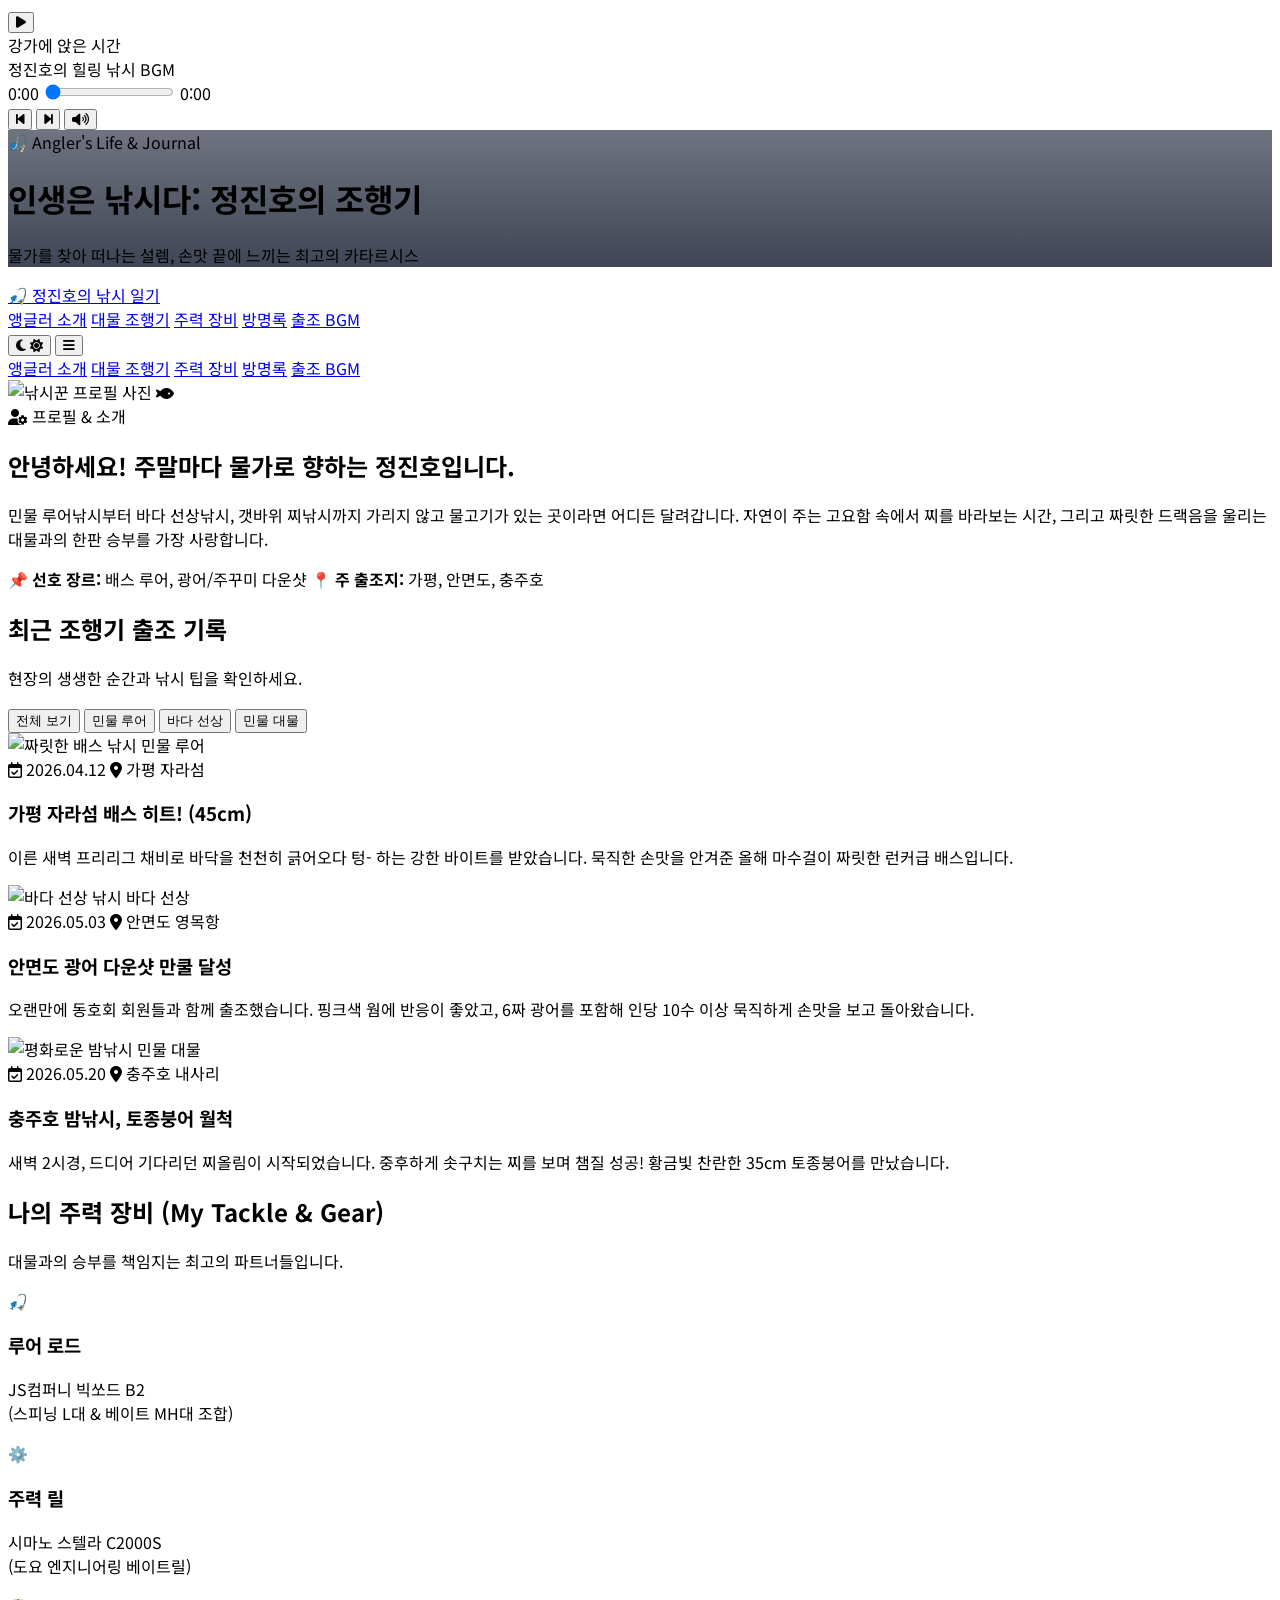
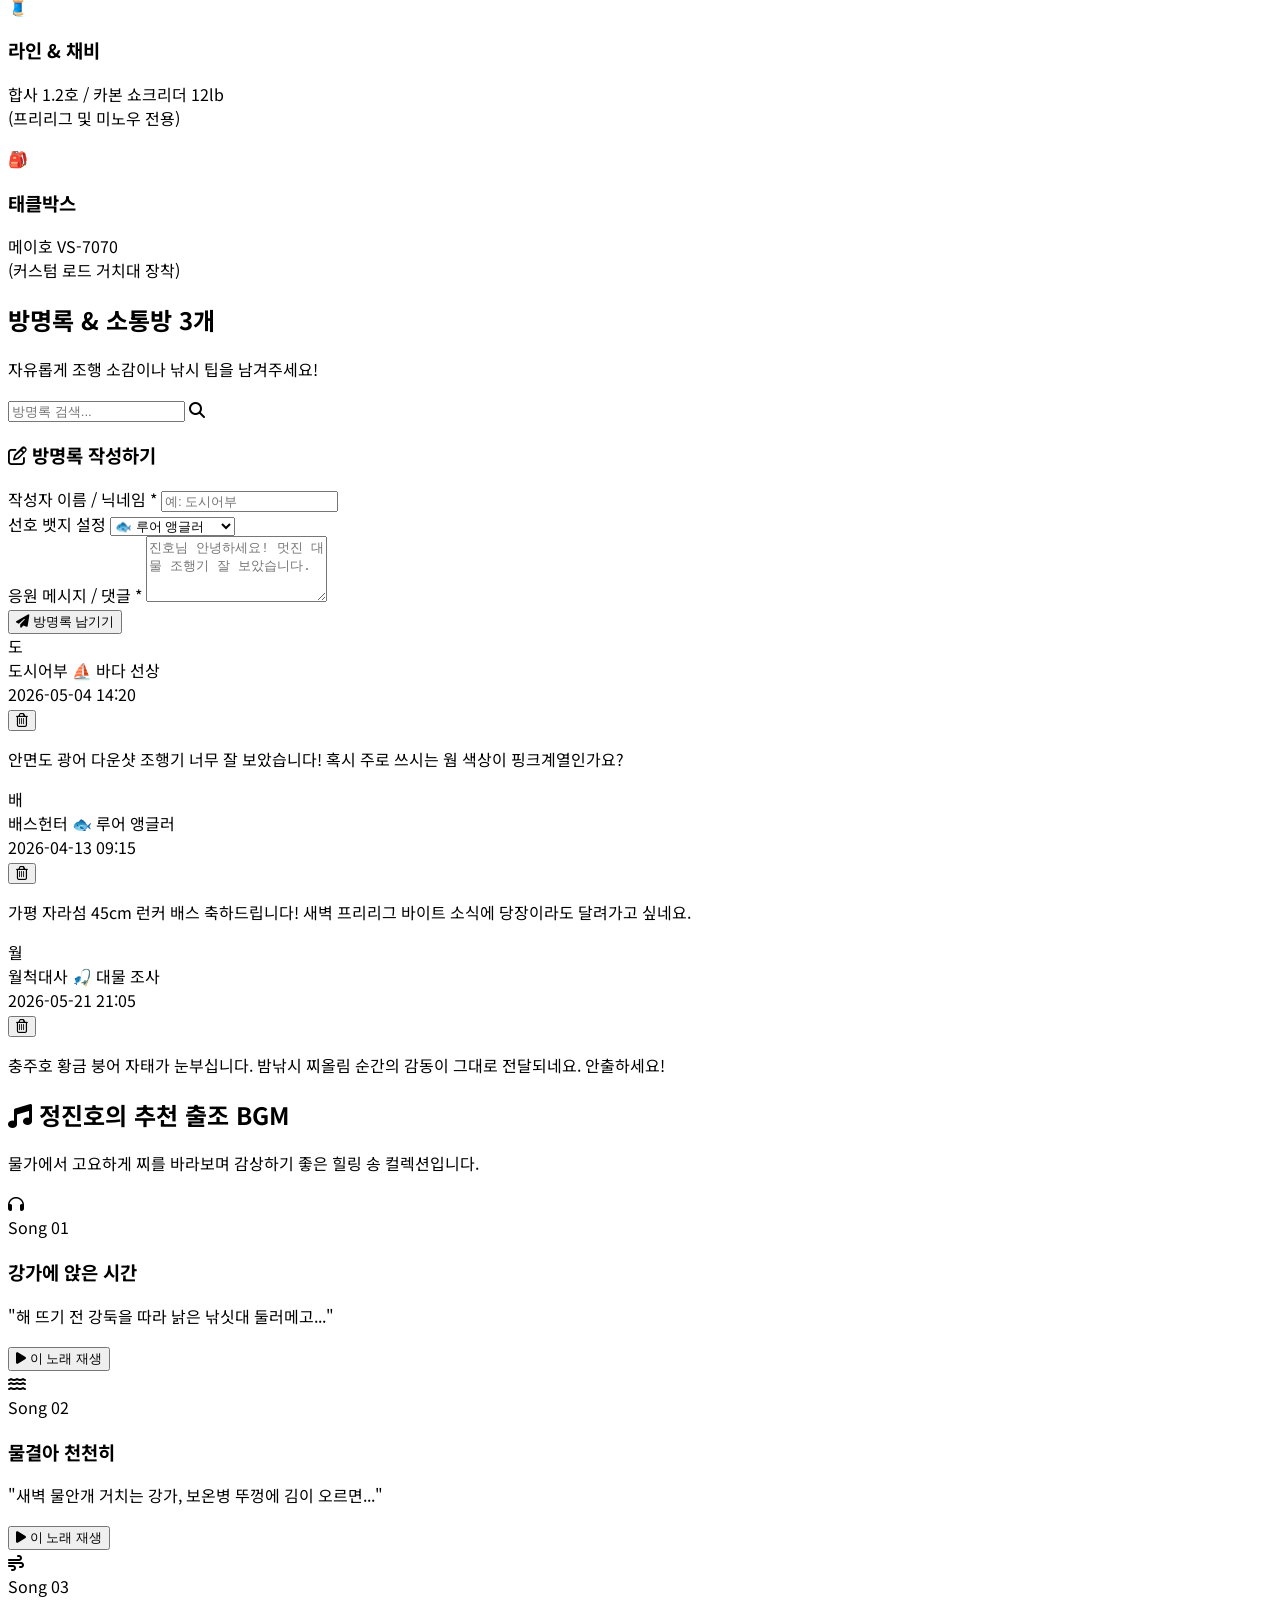
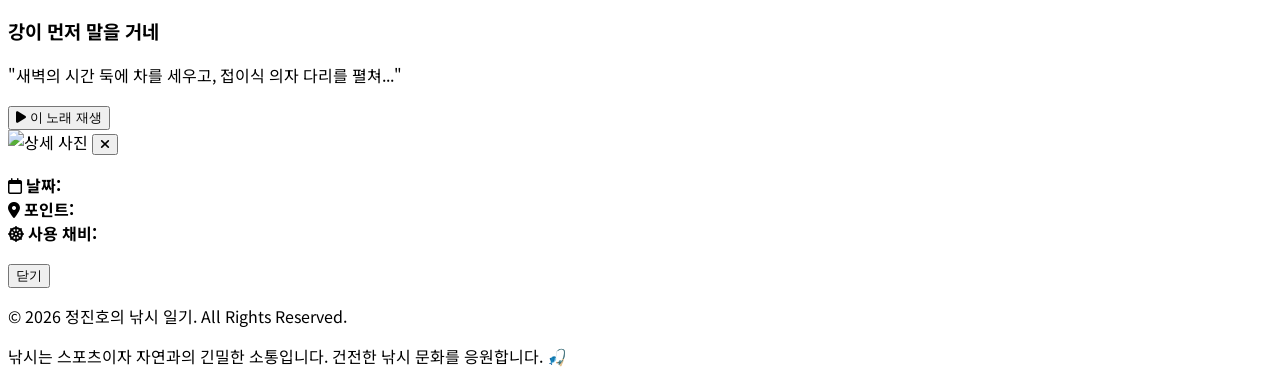
==== index.html @ bffd4eb5 "Add files via upload" ====
<!DOCTYPE html>
<html lang="ko" class="scroll-smooth">
<head>
    <meta charset="UTF-8">
    <meta name="viewport" content="width=device-width, initial-scale=1.0">
    <title>정진호의 낚시 일기 | Angler's Life</title>
    <!-- Tailwind CSS CDN -->
    <script src="https://cdn.tailwindcss.com"></script>
    <script>
        tailwind.config = {
            darkMode: 'class',
            theme: {
                extend: {
                    colors: {
                        ocean: {
                            50: '#f0f9ff',
                            100: '#e0f2fe',
                            500: '#0284c7',
                            600: '#0369a1',
                            700: '#0369a1',
                            800: '#075985',
                            900: '#0c4a6e',
                        }
                    }
                }
            }
        }
    </script>
    <!-- FontAwesome Icons -->
    <link rel="stylesheet" href="https://cdnjs.cloudflare.com/ajax/libs/font-awesome/6.4.0/css/all.min.css">
    <style>
        @import url('https://fonts.googleapis.com/css2?family=Noto+Sans+KR:wght@300;400;500;700&display=swap');
        
        body {
            font-family: 'Noto Sans KR', -apple-system, BlinkMacSystemFont, sans-serif;
            transition: background-color 0.3s ease, color 0.3s ease;
        }

        .glass-header {
            background-color: rgba(255, 255, 255, 0.85);
            backdrop-filter: blur(12px);
        }

        .dark .glass-header {
            background-color: rgba(15, 23, 42, 0.85);
            backdrop-filter: blur(12px);
        }

        .card-hover {
            transition: transform 0.3s cubic-bezier(0.4, 0, 0.2, 1), box-shadow 0.3s cubic-bezier(0.4, 0, 0.2, 1);
        }

        .card-hover:hover {
            transform: translateY(-6px);
            box-shadow: 0 12px 24px -10px rgba(2, 132, 199, 0.25);
        }

        /* Custom Scrollbar */
        ::-webkit-scrollbar {
            width: 8px;
        }
        ::-webkit-scrollbar-track {
            background: #f1f5f9;
        }
        .dark ::-webkit-scrollbar-track {
            background: #0f172a;
        }
        ::-webkit-scrollbar-thumb {
            background: #38bdf8;
            border-radius: 4px;
        }
        ::-webkit-scrollbar-thumb:hover {
            background: #0284c7;
        }
    </style>
</head>
<body class="bg-slate-50 dark:bg-slate-900 text-slate-800 dark:text-slate-100 min-h-screen flex flex-col pt-12">

    <!-- Sticky Audio Player Bar (Top) -->
    <div id="bgmBar" class="fixed top-0 left-0 right-0 z-50 bg-slate-900 text-white border-b border-slate-800 shadow-lg px-4 py-2 flex items-center justify-between gap-4 text-xs md:text-sm">
        <div class="flex items-center gap-3 overflow-hidden">
            <button id="bgmPlayBtn" onclick="togglePlay()" class="w-8 h-8 rounded-full bg-sky-500 hover:bg-sky-400 text-white flex items-center justify-center shrink-0 transition-all shadow-md">
                <i id="bgmPlayIcon" class="fa-solid fa-play ml-0.5"></i>
            </button>
            <div class="flex flex-col min-w-0">
                <div class="flex items-center gap-2">
                    <span class="inline-block w-2 h-2 rounded-full bg-sky-400 animate-pulse"></span>
                    <span id="currentTrackTitle" class="font-bold truncate text-slate-100">강가에 앉은 시간</span>
                </div>
                <span id="currentTrackArtist" class="text-[11px] text-slate-400 truncate">정진호의 힐링 낚시 BGM</span>
            </div>
        </div>

        <div class="flex items-center gap-3 shrink-0">
            <!-- Progress Bar -->
            <div class="hidden sm:flex items-center gap-2 w-32 md:w-48">
                <span id="currentTimeText" class="text-[10px] text-slate-400">0:00</span>
                <input type="range" id="bgmSeekBar" value="0" min="0" max="100" class="w-full h-1 bg-slate-700 rounded-lg appearance-none cursor-pointer accent-sky-400" oninput="seekAudio(this.value)">
                <span id="durationTimeText" class="text-[10px] text-slate-400">0:00</span>
            </div>

            <!-- Track Prev/Next Controls -->
            <div class="flex items-center gap-1">
                <button onclick="prevTrack()" class="p-1.5 text-slate-400 hover:text-white transition-colors" title="이전 곡">
                    <i class="fa-solid fa-backward-step"></i>
                </button>
                <button onclick="nextTrack()" class="p-1.5 text-slate-400 hover:text-white transition-colors" title="다음 곡">
                    <i class="fa-solid fa-forward-step"></i>
                </button>
                <button onclick="toggleMute()" class="p-1.5 text-slate-400 hover:text-white transition-colors" title="음소거">
                    <i id="bgmMuteIcon" class="fa-solid fa-volume-high"></i>
                </button>
            </div>
        </div>

        <!-- Hidden Audio Element -->
        <audio id="audioPlayer" preload="auto"></audio>
    </div>

    <!-- Hero Banner with Background Image -->
    <header class="relative h-[420px] md:h-[480px] bg-cover bg-center flex flex-col justify-center items-center text-center px-4 text-white shadow-lg overflow-hidden" 
            style="background-image: linear-gradient(to bottom, rgba(15, 23, 42, 0.6), rgba(15, 23, 42, 0.8)), url('https://images.unsplash.com/photo-1544551763-46a013bb70d5?auto=format&fit=crop&w=1600&q=80');">
        <div class="relative z-10 max-w-3xl animate-fade-in">
            <span class="inline-block px-4 py-1.5 bg-sky-500/80 backdrop-blur-md rounded-full text-xs md:text-sm font-semibold tracking-wider uppercase mb-4 shadow-sm border border-sky-300/30">
                🎣 Angler's Life & Journal
            </span>
            <h1 class="text-3xl md:text-5xl font-extrabold tracking-tight mb-4 text-white drop-shadow-md leading-tight">
                인생은 낚시다: 정진호의 조행기
            </h1>
            <p class="text-base md:text-xl text-slate-200 font-light drop-shadow max-w-xl mx-auto">
                물가를 찾아 떠나는 설렘, 손맛 끝에 느끼는 최고의 카타르시스
            </p>
        </div>
        <div class="absolute bottom-0 left-0 right-0 h-12 bg-gradient-to-t from-slate-50 dark:from-slate-900 to-transparent"></div>
    </header>

    <!-- Sticky Navigation Bar -->
    <nav class="sticky top-12 z-40 glass-header border-b border-slate-200 dark:border-slate-800 transition-colors duration-300 shadow-sm">
        <div class="max-w-6xl mx-auto px-4 sm:px-6 lg:px-8">
            <div class="flex justify-between items-center h-16">
                <!-- Logo / Title -->
                <a href="#" class="flex items-center gap-2 font-bold text-lg md:text-xl text-sky-600 dark:text-sky-400">
                    <span class="text-2xl">🎣</span>
                    <span class="hidden sm:inline">정진호의 낚시 일기</span>
                </a>

                <!-- Desktop Navigation Links -->
                <div class="hidden md:flex items-center space-x-6">
                    <a href="#about" class="text-slate-600 dark:text-slate-300 hover:text-sky-600 dark:hover:text-sky-400 font-medium transition-colors">앵글러 소개</a>
                    <a href="#records" class="text-slate-600 dark:text-slate-300 hover:text-sky-600 dark:hover:text-sky-400 font-medium transition-colors">대물 조행기</a>
                    <a href="#gear" class="text-slate-600 dark:text-slate-300 hover:text-sky-600 dark:hover:text-sky-400 font-medium transition-colors">주력 장비</a>
                    <a href="#guestbook" class="text-slate-600 dark:text-slate-300 hover:text-sky-600 dark:hover:text-sky-400 font-medium transition-colors">방명록</a>
                    <a href="#music" class="text-slate-600 dark:text-slate-300 hover:text-sky-600 dark:hover:text-sky-400 font-medium transition-colors">출조 BGM</a>
                </div>

                <!-- Right Actions (Theme Switcher + Mobile Menu Button) -->
                <div class="flex items-center space-x-3">
                    <!-- Dark Mode Toggle Button -->
                    <button id="themeToggleBtn" aria-label="다크 모드 토글" class="p-2.5 rounded-xl bg-slate-100 dark:bg-slate-800 text-slate-700 dark:text-slate-300 hover:bg-slate-200 dark:hover:bg-slate-700 transition-all focus:outline-none focus:ring-2 focus:ring-sky-500">
                        <i id="themeMoonIcon" class="fa-solid fa-moon text-lg hidden"></i>
                        <i id="themeSunIcon" class="fa-solid fa-sun text-lg text-amber-400 hidden"></i>
                    </button>

                    <!-- Mobile Menu Button -->
                    <button id="mobileMenuBtn" aria-label="메뉴 열기" class="md:hidden p-2.5 rounded-xl bg-slate-100 dark:bg-slate-800 text-slate-700 dark:text-slate-300 hover:bg-slate-200 dark:hover:bg-slate-700 transition-all">
                        <i class="fa-solid fa-bars text-lg"></i>
                    </button>
                </div>
            </div>
        </div>

        <!-- Mobile Navigation Menu -->
        <div id="mobileMenu" class="hidden md:hidden border-t border-slate-200 dark:border-slate-800 bg-white/95 dark:bg-slate-900/95 px-4 pt-2 pb-4 space-y-2">
            <a href="#about" class="block px-3 py-2 rounded-md text-base font-medium text-slate-700 dark:text-slate-200 hover:bg-sky-50 dark:hover:bg-slate-800 hover:text-sky-600">앵글러 소개</a>
            <a href="#records" class="block px-3 py-2 rounded-md text-base font-medium text-slate-700 dark:text-slate-200 hover:bg-sky-50 dark:hover:bg-slate-800 hover:text-sky-600">대물 조행기</a>
            <a href="#gear" class="block px-3 py-2 rounded-md text-base font-medium text-slate-700 dark:text-slate-200 hover:bg-sky-50 dark:hover:bg-slate-800 hover:text-sky-600">주력 장비</a>
            <a href="#guestbook" class="block px-3 py-2 rounded-md text-base font-medium text-slate-700 dark:text-slate-200 hover:bg-sky-50 dark:hover:bg-slate-800 hover:text-sky-600">방명록</a>
            <a href="#music" class="block px-3 py-2 rounded-md text-base font-medium text-slate-700 dark:text-slate-200 hover:bg-sky-50 dark:hover:bg-slate-800 hover:text-sky-600">출조 BGM</a>
        </div>
    </nav>

    <!-- Main Content Container -->
    <main class="flex-grow max-w-6xl w-full mx-auto px-4 sm:px-6 lg:px-8 py-10 space-y-16">

        <!-- About / Profile Section -->
        <section id="about" class="scroll-mt-28">
            <div class="flex flex-col md:flex-row items-center gap-8 bg-white dark:bg-slate-800 p-6 md:p-8 rounded-2xl shadow-sm border border-slate-200/80 dark:border-slate-700/60">
                <div class="relative shrink-0">
                    <img src="https://images.unsplash.com/photo-1516467508483-a7212febe31a?auto=format&fit=crop&w=400&q=80" 
                         alt="낚시꾼 프로필 사진" 
                         class="w-36 h-36 md:w-44 md:h-44 rounded-full object-cover ring-4 ring-sky-500/30 dark:ring-sky-400/20 shadow-md">
                    <span class="absolute bottom-2 right-2 bg-emerald-500 text-white p-2 rounded-full text-xs shadow-md" title="출조 중">
                        <i class="fa-solid fa-fish"></i>
                    </span>
                </div>
                <div class="text-center md:text-left space-y-3">
                    <div class="inline-flex items-center gap-2 px-3 py-1 bg-sky-100 dark:bg-sky-900/50 text-sky-700 dark:text-sky-300 text-xs font-semibold rounded-full">
                        <i class="fa-solid fa-user-gear"></i> 프로필 & 소개
                    </div>
                    <h2 class="text-2xl md:text-3xl font-bold text-slate-900 dark:text-white">
                        안녕하세요! 주말마다 물가로 향하는 정진호입니다.
                    </h2>
                    <p class="text-slate-600 dark:text-slate-300 leading-relaxed text-sm md:text-base">
                        민물 루어낚시부터 바다 선상낚시, 갯바위 찌낚시까지 가리지 않고 물고기가 있는 곳이라면 어디든 달려갑니다. 자연이 주는 고요함 속에서 찌를 바라보는 시간, 그리고 짜릿한 드랙음을 울리는 대물과의 한판 승부를 가장 사랑합니다.
                    </p>
                    <div class="pt-2 flex flex-wrap gap-2 justify-center md:justify-start text-xs md:text-sm font-medium">
                        <span class="px-3 py-1 bg-slate-100 dark:bg-slate-700/70 text-slate-700 dark:text-slate-200 rounded-lg">
                            📌 <strong>선호 장르:</strong> 배스 루어, 광어/주꾸미 다운샷
                        </span>
                        <span class="px-3 py-1 bg-slate-100 dark:bg-slate-700/70 text-slate-700 dark:text-slate-200 rounded-lg">
                            📍 <strong>주 출조지:</strong> 가평, 안면도, 충주호
                        </span>
                    </div>
                </div>
            </div>
        </section>

        <!-- Catch Records Section -->
        <section id="records" class="scroll-mt-28 space-y-6">
            <div class="flex flex-col md:flex-row md:items-end justify-between border-b border-slate-200 dark:border-slate-800 pb-4 gap-4">
                <div>
                    <h2 class="text-2xl md:text-3xl font-bold text-sky-800 dark:text-sky-400 flex items-center gap-2">
                        <span>최근 조행기</span>
                        <span class="text-xs bg-sky-100 dark:bg-sky-900/60 text-sky-700 dark:text-sky-300 px-2.5 py-0.5 rounded-full">출조 기록</span>
                    </h2>
                    <p class="text-sm text-slate-500 dark:text-slate-400 mt-1">현장의 생생한 순간과 낚시 팁을 확인하세요.</p>
                </div>

                <!-- Filter Category Buttons -->
                <div class="flex flex-wrap gap-2" id="filterBtnGroup">
                    <button data-filter="all" class="filter-btn active px-3.5 py-1.5 rounded-full text-xs md:text-sm font-semibold transition-all bg-sky-600 text-white shadow-sm">
                        전체 보기
                    </button>
                    <button data-filter="민물 루어" class="filter-btn px-3.5 py-1.5 rounded-full text-xs md:text-sm font-semibold transition-all bg-slate-100 dark:bg-slate-800 text-slate-600 dark:text-slate-300 hover:bg-sky-100 dark:hover:bg-slate-700">
                        민물 루어
                    </button>
                    <button data-filter="바다 선상" class="filter-btn px-3.5 py-1.5 rounded-full text-xs md:text-sm font-semibold transition-all bg-slate-100 dark:bg-slate-800 text-slate-600 dark:text-slate-300 hover:bg-sky-100 dark:hover:bg-slate-700">
                        바다 선상
                    </button>
                    <button data-filter="민물 대물" class="filter-btn px-3.5 py-1.5 rounded-full text-xs md:text-sm font-semibold transition-all bg-slate-100 dark:bg-slate-800 text-slate-600 dark:text-slate-300 hover:bg-sky-100 dark:hover:bg-slate-700">
                        민물 대물
                    </button>
                </div>
            </div>

            <!-- Gallery Cards Grid -->
            <div id="recordsGrid" class="grid grid-cols-1 md:grid-cols-2 lg:grid-cols-3 gap-6">
                <!-- Card 1 -->
                <div class="card-item card-hover bg-white dark:bg-slate-800 rounded-2xl overflow-hidden shadow-sm border border-slate-200/80 dark:border-slate-700/60 cursor-pointer" 
                     data-category="민물 루어" 
                     onclick="openRecordModal('가평 자라섬 배스 히트! (45cm)', '민물 루어', 'https://images.unsplash.com/photo-1544551763-46a013bb70d5?auto=format&fit=crop&w=800&q=80', '이른 새벽 프리리그 채비로 바닥을 천천히 긁어오다 텅- 하는 강한 바이트를 받았습니다. 묵직한 손맛을 안겨준 올해 마수걸이 짜릿한 런커급 배스입니다.', '2026.04.12', '가평 자라섬', '프리리그 + 줌 스피드크로우')">
                    <div class="relative h-52 overflow-hidden">
                        <img src="https://images.unsplash.com/photo-1544551763-46a013bb70d5?auto=format&fit=crop&w=600&q=80" alt="짜릿한 배스 낚시" class="w-full h-full object-cover transition-transform duration-500 hover:scale-105">
                        <span class="absolute top-3 left-3 bg-sky-600/90 backdrop-blur-md text-white text-xs font-bold px-3 py-1 rounded-full shadow-md">
                            민물 루어
                        </span>
                    </div>
                    <div class="p-5 space-y-2">
                        <div class="text-xs text-slate-400 dark:text-slate-500 flex items-center justify-between">
                            <span><i class="fa-regular fa-calendar-check mr-1"></i> 2026.04.12</span>
                            <span><i class="fa-solid fa-location-dot mr-1"></i> 가평 자라섬</span>
                        </div>
                        <h3 class="text-lg font-bold text-slate-900 dark:text-white hover:text-sky-600 dark:hover:text-sky-400 transition-colors">
                            가평 자라섬 배스 히트! (45cm)
                        </h3>
                        <p class="text-slate-600 dark:text-slate-300 text-sm line-clamp-2">
                            이른 새벽 프리리그 채비로 바닥을 천천히 긁어오다 텅- 하는 강한 바이트를 받았습니다. 묵직한 손맛을 안겨준 올해 마수걸이 짜릿한 런커급 배스입니다.
                        </p>
                    </div>
                </div>

                <!-- Card 2 -->
                <div class="card-item card-hover bg-white dark:bg-slate-800 rounded-2xl overflow-hidden shadow-sm border border-slate-200/80 dark:border-slate-700/60 cursor-pointer" 
                     data-category="바다 선상" 
                     onclick="openRecordModal('안면도 광어 다운샷 만쿨 달성', '바다 선상', 'https://images.unsplash.com/photo-1615887023516-9b6bcd559e87?auto=format&fit=crop&w=800&q=80', '오랜만에 동호회 회원들과 함께 출조했습니다. 핑크색 웜에 반응이 좋았고, 6짜 광어를 포함해 인당 10수 이상 묵직하게 손맛을 보고 돌아왔습니다.', '2026.05.03', '안면도 영목항', '다운샷 채비 + 4인치 쉐드웜')">
                    <div class="relative h-52 overflow-hidden">
                        <img src="https://images.unsplash.com/photo-1615887023516-9b6bcd559e87?auto=format&fit=crop&w=600&q=80" alt="바다 선상 낚시" class="w-full h-full object-cover transition-transform duration-500 hover:scale-105">
                        <span class="absolute top-3 left-3 bg-emerald-600/90 backdrop-blur-md text-white text-xs font-bold px-3 py-1 rounded-full shadow-md">
                            바다 선상
                        </span>
                    </div>
                    <div class="p-5 space-y-2">
                        <div class="text-xs text-slate-400 dark:text-slate-500 flex items-center justify-between">
                            <span><i class="fa-regular fa-calendar-check mr-1"></i> 2026.05.03</span>
                            <span><i class="fa-solid fa-location-dot mr-1"></i> 안면도 영목항</span>
                        </div>
                        <h3 class="text-lg font-bold text-slate-900 dark:text-white hover:text-sky-600 dark:hover:text-sky-400 transition-colors">
                            안면도 광어 다운샷 만쿨 달성
                        </h3>
                        <p class="text-slate-600 dark:text-slate-300 text-sm line-clamp-2">
                            오랜만에 동호회 회원들과 함께 출조했습니다. 핑크색 웜에 반응이 좋았고, 6짜 광어를 포함해 인당 10수 이상 묵직하게 손맛을 보고 돌아왔습니다.
                        </p>
                    </div>
                </div>

                <!-- Card 3 -->
                <div class="card-item card-hover bg-white dark:bg-slate-800 rounded-2xl overflow-hidden shadow-sm border border-slate-200/80 dark:border-slate-700/60 cursor-pointer" 
                     data-category="민물 대물" 
                     onclick="openRecordModal('충주호 밤낚시, 토종붕어 월척', '민물 대물', 'https://images.unsplash.com/photo-1541829032128-fb4ca47c0eb6?auto=format&fit=crop&w=800&q=80', '새벽 2시경, 드디어 기다리던 찌올림이 시작되었습니다. 중후하게 솟구치는 찌를 보며 챔질 성공! 황금빛 찬란한 35cm 토종붕어를 만났습니다.', '2026.05.20', '충주호 내사리', '3.2쌍포 + 글루텐 떡밥')">
                    <div class="relative h-52 overflow-hidden">
                        <img src="https://images.unsplash.com/photo-1541829032128-fb4ca47c0eb6?auto=format&fit=crop&w=600&q=80" alt="평화로운 밤낚시" class="w-full h-full object-cover transition-transform duration-500 hover:scale-105">
                        <span class="absolute top-3 left-3 bg-amber-600/90 backdrop-blur-md text-white text-xs font-bold px-3 py-1 rounded-full shadow-md">
                            민물 대물
                        </span>
                    </div>
                    <div class="p-5 space-y-2">
                        <div class="text-xs text-slate-400 dark:text-slate-500 flex items-center justify-between">
                            <span><i class="fa-regular fa-calendar-check mr-1"></i> 2026.05.20</span>
                            <span><i class="fa-solid fa-location-dot mr-1"></i> 충주호 내사리</span>
                        </div>
                        <h3 class="text-lg font-bold text-slate-900 dark:text-white hover:text-sky-600 dark:hover:text-sky-400 transition-colors">
                            충주호 밤낚시, 토종붕어 월척
                        </h3>
                        <p class="text-slate-600 dark:text-slate-300 text-sm line-clamp-2">
                            새벽 2시경, 드디어 기다리던 찌올림이 시작되었습니다. 중후하게 솟구치는 찌를 보며 챔질 성공! 황금빛 찬란한 35cm 토종붕어를 만났습니다.
                        </p>
                    </div>
                </div>
            </div>
        </section>

        <!-- My Gear Section -->
        <section id="gear" class="scroll-mt-28 space-y-6">
            <div class="border-b border-slate-200 dark:border-slate-800 pb-4">
                <h2 class="text-2xl md:text-3xl font-bold text-sky-800 dark:text-sky-400">
                    나의 주력 장비 <span class="text-sm font-normal text-slate-500 dark:text-slate-400">(My Tackle & Gear)</span>
                </h2>
                <p class="text-sm text-slate-500 dark:text-slate-400 mt-1">대물과의 승부를 책임지는 최고의 파트너들입니다.</p>
            </div>

            <div class="grid grid-cols-1 sm:grid-cols-2 lg:grid-cols-4 gap-6">
                <!-- Gear 1 -->
                <div class="bg-white dark:bg-slate-800 p-6 rounded-2xl shadow-sm border border-slate-200/80 dark:border-slate-700/60 border-t-4 border-t-sky-500 text-center hover:shadow-md transition-shadow">
                    <div class="w-16 h-16 mx-auto bg-sky-50 dark:bg-sky-950/60 rounded-full flex items-center justify-center text-3xl mb-4 text-sky-600 dark:text-sky-400">
                        🎣
                    </div>
                    <h3 class="text-lg font-bold text-slate-900 dark:text-white mb-2">루어 로드</h3>
                    <p class="text-xs md:text-sm text-slate-600 dark:text-slate-300 leading-relaxed">
                        JS컴퍼니 빅쏘드 B2<br>
                        <span class="text-slate-400 dark:text-slate-500 text-xs">(스피닝 L대 & 베이트 MH대 조합)</span>
                    </p>
                </div>

                <!-- Gear 2 -->
                <div class="bg-white dark:bg-slate-800 p-6 rounded-2xl shadow-sm border border-slate-200/80 dark:border-slate-700/60 border-t-4 border-t-indigo-500 text-center hover:shadow-md transition-shadow">
                    <div class="w-16 h-16 mx-auto bg-indigo-50 dark:bg-indigo-950/60 rounded-full flex items-center justify-center text-3xl mb-4 text-indigo-600 dark:text-indigo-400">
                        ⚙️
                    </div>
                    <h3 class="text-lg font-bold text-slate-900 dark:text-white mb-2">주력 릴</h3>
                    <p class="text-xs md:text-sm text-slate-600 dark:text-slate-300 leading-relaxed">
                        시마노 스텔라 C2000S<br>
                        <span class="text-slate-400 dark:text-slate-500 text-xs">(도요 엔지니어링 베이트릴)</span>
                    </p>
                </div>

                <!-- Gear 3 -->
                <div class="bg-white dark:bg-slate-800 p-6 rounded-2xl shadow-sm border border-slate-200/80 dark:border-slate-700/60 border-t-4 border-t-teal-500 text-center hover:shadow-md transition-shadow">
                    <div class="w-16 h-16 mx-auto bg-teal-50 dark:bg-teal-950/60 rounded-full flex items-center justify-center text-3xl mb-4 text-teal-600 dark:text-teal-400">
                        🧵
                    </div>
                    <h3 class="text-lg font-bold text-slate-900 dark:text-white mb-2">라인 & 채비</h3>
                    <p class="text-xs md:text-sm text-slate-600 dark:text-slate-300 leading-relaxed">
                        합사 1.2호 / 카본 쇼크리더 12lb<br>
                        <span class="text-slate-400 dark:text-slate-500 text-xs">(프리리그 및 미노우 전용)</span>
                    </p>
                </div>

                <!-- Gear 4 -->
                <div class="bg-white dark:bg-slate-800 p-6 rounded-2xl shadow-sm border border-slate-200/80 dark:border-slate-700/60 border-t-4 border-t-amber-500 text-center hover:shadow-md transition-shadow">
                    <div class="w-16 h-16 mx-auto bg-amber-50 dark:bg-amber-950/60 rounded-full flex items-center justify-center text-3xl mb-4 text-amber-600 dark:text-amber-400">
                        🎒
                    </div>
                    <h3 class="text-lg font-bold text-slate-900 dark:text-white mb-2">태클박스</h3>
                    <p class="text-xs md:text-sm text-slate-600 dark:text-slate-300 leading-relaxed">
                        메이호 VS-7070<br>
                        <span class="text-slate-400 dark:text-slate-500 text-xs">(커스텀 로드 거치대 장착)</span>
                    </p>
                </div>
            </div>
        </section>

        <!-- Guestbook / Comment Section -->
        <section id="guestbook" class="scroll-mt-28 space-y-6">
            <div class="border-b border-slate-200 dark:border-slate-800 pb-4 flex flex-col sm:flex-row sm:items-end justify-between gap-2">
                <div>
                    <h2 class="text-2xl md:text-3xl font-bold text-sky-800 dark:text-sky-400 flex items-center gap-2">
                        <span>방명록 & 소통방</span>
                        <span class="text-xs bg-sky-100 dark:bg-sky-900/60 text-sky-700 dark:text-sky-300 px-2.5 py-0.5 rounded-full" id="commentCountBadge">0개</span>
                    </h2>
                    <p class="text-sm text-slate-500 dark:text-slate-400 mt-1">자유롭게 조행 소감이나 낚시 팁을 남겨주세요!</p>
                </div>

                <!-- Search Input for Comments -->
                <div class="relative w-full sm:w-64">
                    <input type="text" id="commentSearchInput" placeholder="방명록 검색..." 
                           class="w-full pl-9 pr-4 py-1.5 text-xs md:text-sm rounded-xl border border-slate-300 dark:border-slate-700 bg-white dark:bg-slate-800 text-slate-800 dark:text-slate-200 focus:outline-none focus:ring-2 focus:ring-sky-500">
                    <i class="fa-solid fa-magnifying-glass absolute left-3 top-2.5 text-slate-400 text-xs"></i>
                </div>
            </div>

            <div class="grid grid-cols-1 lg:grid-cols-12 gap-8">
                <!-- Guestbook Form -->
                <div class="lg:col-span-5 bg-white dark:bg-slate-800 p-6 rounded-2xl shadow-sm border border-slate-200/80 dark:border-slate-700/60 h-fit space-y-4">
                    <h3 class="text-lg font-bold text-slate-900 dark:text-white flex items-center gap-2">
                        <i class="fa-regular fa-pen-to-square text-sky-500"></i> 방명록 작성하기
                    </h3>

                    <form id="guestbookForm" class="space-y-4">
                        <div>
                            <label for="authorName" class="block text-xs font-semibold text-slate-700 dark:text-slate-300 mb-1">작성자 이름 / 닉네임 *</label>
                            <input type="text" id="authorName" required placeholder="예: 도시어부" 
                                   class="w-full px-3.5 py-2 text-sm rounded-xl border border-slate-300 dark:border-slate-700 bg-slate-50 dark:bg-slate-900 text-slate-800 dark:text-slate-100 focus:outline-none focus:ring-2 focus:ring-sky-500">
                        </div>

                        <div>
                            <label for="badgeType" class="block text-xs font-semibold text-slate-700 dark:text-slate-300 mb-1">선호 뱃지 설정</label>
                            <select id="badgeType" 
                                    class="w-full px-3.5 py-2 text-sm rounded-xl border border-slate-300 dark:border-slate-700 bg-slate-50 dark:bg-slate-900 text-slate-800 dark:text-slate-100 focus:outline-none focus:ring-2 focus:ring-sky-500">
                                <option value="🐟 루어 앵글러">🐟 루어 앵글러</option>
                                <option value="⛵ 바다 선상">⛵ 바다 선상</option>
                                <option value="🎣 대물 조사">🎣 대물 조사</option>
                                <option value="🌊 갯바위 매니아">🌊 갯바위 매니아</option>
                                <option value="⭐ 초보 조사">⭐ 초보 조사</option>
                            </select>
                        </div>

                        <div>
                            <label for="commentMessage" class="block text-xs font-semibold text-slate-700 dark:text-slate-300 mb-1">응원 메시지 / 댓글 *</label>
                            <textarea id="commentMessage" rows="4" required placeholder="진호님 안녕하세요! 멋진 대물 조행기 잘 보았습니다." 
                                      class="w-full px-3.5 py-2 text-sm rounded-xl border border-slate-300 dark:border-slate-700 bg-slate-50 dark:bg-slate-900 text-slate-800 dark:text-slate-100 focus:outline-none focus:ring-2 focus:ring-sky-500"></textarea>
                        </div>

                        <button type="submit" class="w-full py-2.5 bg-sky-600 hover:bg-sky-700 text-white font-semibold rounded-xl transition-colors shadow-md shadow-sky-500/20 flex items-center justify-center gap-2 text-sm">
                            <i class="fa-solid fa-paper-plane"></i> 방명록 남기기
                        </button>
                    </form>
                </div>

                <!-- Guestbook Entries List -->
                <div class="lg:col-span-7 space-y-4">
                    <div id="commentsContainer" class="space-y-3 max-h-[500px] overflow-y-auto pr-1">
                        <!-- Dynamic comments inserted here -->
                    </div>
                </div>
            </div>
        </section>

        <!-- Fishing BGM / Music Playlist Section -->
        <section id="music" class="scroll-mt-28 space-y-6">
            <div class="border-b border-slate-200 dark:border-slate-800 pb-4 flex flex-col md:flex-row md:items-end justify-between gap-2">
                <div>
                    <h2 class="text-2xl md:text-3xl font-bold text-sky-800 dark:text-sky-400 flex items-center gap-2">
                        <i class="fa-solid fa-music text-sky-500 text-xl"></i>
                        <span>정진호의 추천 출조 BGM</span>
                    </h2>
                    <p class="text-sm text-slate-500 dark:text-slate-400 mt-1">물가에서 고요하게 찌를 바라보며 감상하기 좋은 힐링 송 컬렉션입니다.</p>
                </div>
            </div>

            <div class="grid grid-cols-1 md:grid-cols-3 gap-6">
                <!-- Song 1 Card -->
                <div class="bg-white dark:bg-slate-800 p-6 rounded-2xl shadow-sm border border-slate-200/80 dark:border-slate-700/60 space-y-4 relative overflow-hidden flex flex-col justify-between">
                    <div class="space-y-3">
                        <div class="flex items-start justify-between">
                            <div class="flex items-center gap-3">
                                <div class="w-10 h-10 rounded-xl bg-sky-500/10 text-sky-600 dark:text-sky-400 flex items-center justify-center text-lg font-bold">
                                    <i class="fa-solid fa-headphones"></i>
                                </div>
                                <div>
                                    <span class="text-xs text-sky-600 dark:text-sky-400 font-semibold uppercase tracking-wider">Song 01</span>
                                    <h3 class="text-base font-bold text-slate-900 dark:text-white">강가에 앉은 시간</h3>
                                </div>
                            </div>
                        </div>
                        <p class="text-xs text-slate-600 dark:text-slate-300 leading-relaxed italic border-l-2 border-sky-400 pl-2.5">
                            "해 뜨기 전 강둑을 따라 낡은 낚싯대 둘러메고..."
                        </p>
                    </div>
                    <button onclick="playTrack(0)" class="w-full py-2 bg-sky-50 dark:bg-sky-950/60 hover:bg-sky-100 dark:hover:bg-sky-900 text-sky-700 dark:text-sky-300 text-xs font-bold rounded-xl transition-colors flex items-center justify-center gap-1.5">
                        <i class="fa-solid fa-play"></i> 이 노래 재생
                    </button>
                </div>

                <!-- Song 2 Card -->
                <div class="bg-white dark:bg-slate-800 p-6 rounded-2xl shadow-sm border border-slate-200/80 dark:border-slate-700/60 space-y-4 relative overflow-hidden flex flex-col justify-between">
                    <div class="space-y-3">
                        <div class="flex items-start justify-between">
                            <div class="flex items-center gap-3">
                                <div class="w-10 h-10 rounded-xl bg-teal-500/10 text-teal-600 dark:text-teal-400 flex items-center justify-center text-lg font-bold">
                                    <i class="fa-solid fa-water"></i>
                                </div>
                                <div>
                                    <span class="text-xs text-teal-600 dark:text-teal-400 font-semibold uppercase tracking-wider">Song 02</span>
                                    <h3 class="text-base font-bold text-slate-900 dark:text-white">물결아 천천히</h3>
                                </div>
                            </div>
                        </div>
                        <p class="text-xs text-slate-600 dark:text-slate-300 leading-relaxed italic border-l-2 border-teal-400 pl-2.5">
                            "새벽 물안개 거치는 강가, 보온병 뚜껑에 김이 오르면..."
                        </p>
                    </div>
                    <button onclick="playTrack(1)" class="w-full py-2 bg-teal-50 dark:bg-teal-950/60 hover:bg-teal-100 dark:hover:bg-teal-900 text-teal-700 dark:text-teal-300 text-xs font-bold rounded-xl transition-colors flex items-center justify-center gap-1.5">
                        <i class="fa-solid fa-play"></i> 이 노래 재생
                    </button>
                </div>

                <!-- Song 3 Card -->
                <div class="bg-white dark:bg-slate-800 p-6 rounded-2xl shadow-sm border border-slate-200/80 dark:border-slate-700/60 space-y-4 relative overflow-hidden flex flex-col justify-between">
                    <div class="space-y-3">
                        <div class="flex items-start justify-between">
                            <div class="flex items-center gap-3">
                                <div class="w-10 h-10 rounded-xl bg-indigo-500/10 text-indigo-600 dark:text-indigo-400 flex items-center justify-center text-lg font-bold">
                                    <i class="fa-solid fa-wind"></i>
                                </div>
                                <div>
                                    <span class="text-xs text-indigo-600 dark:text-indigo-400 font-semibold uppercase tracking-wider">Song 03</span>
                                    <h3 class="text-base font-bold text-slate-900 dark:text-white">강이 먼저 말을 거네</h3>
                                </div>
                            </div>
                        </div>
                        <p class="text-xs text-slate-600 dark:text-slate-300 leading-relaxed italic border-l-2 border-indigo-400 pl-2.5">
                            "새벽의 시간 둑에 차를 세우고, 접이식 의자 다리를 펼쳐..."
                        </p>
                    </div>
                    <button onclick="playTrack(2)" class="w-full py-2 bg-indigo-50 dark:bg-indigo-950/60 hover:bg-indigo-100 dark:hover:bg-indigo-900 text-indigo-700 dark:text-indigo-300 text-xs font-bold rounded-xl transition-colors flex items-center justify-center gap-1.5">
                        <i class="fa-solid fa-play"></i> 이 노래 재생
                    </button>
                </div>
            </div>
        </section>

    </main>

    <!-- Record Detail Modal -->
    <div id="recordModal" class="fixed inset-0 z-50 hidden bg-slate-900/70 backdrop-blur-sm flex items-center justify-center p-4">
        <div class="bg-white dark:bg-slate-800 rounded-2xl max-w-2xl w-full overflow-hidden shadow-2xl border border-slate-200 dark:border-slate-700 animate-in fade-in zoom-in duration-200">
            <div class="relative h-64 md:h-80">
                <img id="modalImage" src="" alt="상세 사진" class="w-full h-full object-cover">
                <button onclick="closeRecordModal()" class="absolute top-4 right-4 bg-slate-900/60 hover:bg-slate-900 text-white w-9 h-9 rounded-full flex items-center justify-center transition-colors">
                    <i class="fa-solid fa-xmark"></i>
                </button>
                <span id="modalCategory" class="absolute bottom-4 left-4 bg-sky-600 text-white text-xs font-bold px-3 py-1 rounded-full shadow-md"></span>
            </div>
            <div class="p-6 space-y-4">
                <h3 id="modalTitle" class="text-xl md:text-2xl font-bold text-slate-900 dark:text-white"></h3>
                
                <div class="flex flex-wrap gap-4 text-xs md:text-sm text-slate-500 dark:text-slate-400 border-y border-slate-100 dark:border-slate-700 py-3">
                    <div><i class="fa-regular fa-calendar text-sky-500 mr-1"></i> <strong>날짜:</strong> <span id="modalDate"></span></div>
                    <div><i class="fa-solid fa-location-dot text-sky-500 mr-1"></i> <strong>포인트:</strong> <span id="modalLocation"></span></div>
                    <div><i class="fa-solid fa-dharmachakra text-sky-500 mr-1"></i> <strong>사용 채비:</strong> <span id="modalTackle"></span></div>
                </div>

                <p id="modalDescription" class="text-slate-600 dark:text-slate-300 leading-relaxed text-sm md:text-base"></p>

                <div class="flex justify-end pt-2">
                    <button onclick="closeRecordModal()" class="px-5 py-2 bg-slate-100 dark:bg-slate-700 hover:bg-slate-200 dark:hover:bg-slate-600 text-slate-700 dark:text-slate-200 text-sm font-semibold rounded-xl transition-colors">
                        닫기
                    </button>
                </div>
            </div>
        </div>
    </div>

    <!-- Footer -->
    <footer class="bg-slate-900 text-slate-400 py-8 text-center text-xs md:text-sm border-t border-slate-800 mt-auto">
        <div class="max-w-6xl mx-auto px-4 space-y-2">
            <p>&copy; 2026 정진호의 낚시 일기. All Rights Reserved.</p>
            <p class="text-slate-500">낚시는 스포츠이자 자연과의 긴밀한 소통입니다. 건전한 낚시 문화를 응원합니다. 🎣</p>
        </div>
    </footer>

    <script>
        /* BGM Playlist System */
        const PLAYLIST = [
            {
                title: "강가에 앉은 시간",
                artist: "정진호의 힐링 낚시 BGM",
                src: "강가에 앉은 시간.mp3"
            },
            {
                title: "물결아 천천히",
                artist: "정진호의 힐링 낚시 BGM",
                src: "물결아 천천히.mp3"
            },
            {
                title: "강이 먼저 말을 거네",
                artist: "정진호의 힐링 낚시 BGM",
                src: "강이 먼저 말을 거네.mp3"
            }
        ];

        let currentTrackIndex = 0;
        let isPlaying = false;
        const audioPlayer = document.getElementById('audioPlayer');
        const bgmPlayIcon = document.getElementById('bgmPlayIcon');
        const currentTrackTitle = document.getElementById('currentTrackTitle');
        const currentTrackArtist = document.getElementById('currentTrackArtist');
        const bgmSeekBar = document.getElementById('bgmSeekBar');
        const currentTimeText = document.getElementById('currentTimeText');
        const durationTimeText = document.getElementById('durationTimeText');
        const bgmMuteIcon = document.getElementById('bgmMuteIcon');

        function loadTrack(index) {
            currentTrackIndex = index;
            const track = PLAYLIST[index];
            audioPlayer.src = track.src;
            currentTrackTitle.innerText = track.title;
            currentTrackArtist.innerText = track.artist;
        }

        function playTrack(index) {
            if (index !== undefined) {
                loadTrack(index);
            }
            audioPlayer.play().then(() => {
                isPlaying = true;
                bgmPlayIcon.className = "fa-solid fa-pause";
            }).catch(err => {
                console.log("Autoplay blocked or file error:", err);
            });
        }

        function togglePlay() {
            if (isPlaying) {
                audioPlayer.pause();
                isPlaying = false;
                bgmPlayIcon.className = "fa-solid fa-play ml-0.5";
            } else {
                playTrack(currentTrackIndex);
            }
        }

        function prevTrack() {
            currentTrackIndex = (currentTrackIndex - 1 + PLAYLIST.length) % PLAYLIST.length;
            playTrack(currentTrackIndex);
        }

        function nextTrack() {
            currentTrackIndex = (currentTrackIndex + 1) % PLAYLIST.length;
            playTrack(currentTrackIndex);
        }

        function toggleMute() {
            audioPlayer.muted = !audioPlayer.muted;
            bgmMuteIcon.className = audioPlayer.muted ? "fa-solid fa-volume-xmark text-rose-400" : "fa-solid fa-volume-high";
        }

        function seekAudio(value) {
            if (audioPlayer.duration) {
                audioPlayer.currentTime = (value / 100) * audioPlayer.duration;
            }
        }

        function formatTime(seconds) {
            if (isNaN(seconds)) return "0:00";
            const mins = Math.floor(seconds / 60);
            const secs = Math.floor(seconds % 60);
            return `${mins}:${secs < 10 ? '0' : ''}${secs}`;
        }

        // Setup Audio Events
        audioPlayer.addEventListener('timeupdate', () => {
            if (audioPlayer.duration) {
                const progress = (audioPlayer.currentTime / audioPlayer.duration) * 100;
                bgmSeekBar.value = progress;
                currentTimeText.innerText = formatTime(audioPlayer.currentTime);
                durationTimeText.innerText = formatTime(audioPlayer.duration);
            }
        });

        audioPlayer.addEventListener('ended', () => {
            nextTrack(); // Auto next track on end
        });

        // First Interaction Autoplay Trigger
        document.addEventListener('click', function initAutoplay() {
            if (!isPlaying) {
                playTrack(0);
            }
            document.removeEventListener('click', initAutoplay);
        }, { once: true });

        /* Global State & Initial Seed Data */
        const DEFAULT_COMMENTS = [
            {
                id: 1,
                author: "도시어부",
                badge: "⛵ 바다 선상",
                message: "안면도 광어 다운샷 조행기 너무 잘 보았습니다! 혹시 주로 쓰시는 웜 색상이 핑크계열인가요?",
                timestamp: "2026-05-04 14:20",
                avatarColor: "bg-blue-500"
            },
            {
                id: 2,
                author: "배스헌터",
                badge: "🐟 루어 앵글러",
                message: "가평 자라섬 45cm 런커 배스 축하드립니다! 새벽 프리리그 바이트 소식에 당장이라도 달려가고 싶네요.",
                timestamp: "2026-04-13 09:15",
                avatarColor: "bg-emerald-500"
            },
            {
                id: 3,
                author: "월척대사",
                badge: "🎣 대물 조사",
                message: "충주호 황금 붕어 자태가 눈부십니다. 밤낚시 찌올림 순간의 감동이 그대로 전달되네요. 안출하세요!",
                timestamp: "2026-05-21 21:05",
                avatarColor: "bg-amber-500"
            }
        ];

        /* Initialize App on Load */
        document.addEventListener('DOMContentLoaded', () => {
            loadTrack(0);
            initTheme();
            initGuestbook();
            initCategoryFilters();
            initMobileMenu();
        });

        function initTheme() {
            const themeToggleBtn = document.getElementById('themeToggleBtn');
            const themeMoonIcon = document.getElementById('themeMoonIcon');
            const themeSunIcon = document.getElementById('themeSunIcon');

            const savedTheme = localStorage.getItem('theme');
            const systemPrefersDark = window.matchMedia('(prefers-color-scheme: dark)').matches;

            if (savedTheme === 'dark' || (!savedTheme && systemPrefersDark)) {
                document.documentElement.classList.add('dark');
                themeSunIcon.classList.remove('hidden');
                themeMoonIcon.classList.add('hidden');
            } else {
                document.documentElement.classList.remove('dark');
                themeMoonIcon.classList.remove('hidden');
                themeSunIcon.classList.add('hidden');
            }

            themeToggleBtn.addEventListener('click', () => {
                const isDark = document.documentElement.classList.toggle('dark');
                if (isDark) {
                    localStorage.setItem('theme', 'dark');
                    themeSunIcon.classList.remove('hidden');
                    themeMoonIcon.classList.add('hidden');
                } else {
                    localStorage.setItem('theme', 'light');
                    themeMoonIcon.classList.remove('hidden');
                    themeSunIcon.classList.add('hidden');
                }
            });
        }

        function initMobileMenu() {
            const mobileMenuBtn = document.getElementById('mobileMenuBtn');
            const mobileMenu = document.getElementById('mobileMenu');

            mobileMenuBtn.addEventListener('click', () => {
                mobileMenu.classList.toggle('hidden');
            });

            mobileMenu.querySelectorAll('a').forEach(link => {
                link.addEventListener('click', () => {
                    mobileMenu.classList.add('hidden');
                });
            });
        }

        function initCategoryFilters() {
            const filterBtns = document.querySelectorAll('.filter-btn');
            const cards = document.querySelectorAll('.card-item');

            filterBtns.forEach(btn => {
                btn.addEventListener('click', () => {
                    filterBtns.forEach(b => {
                        b.classList.remove('active', 'bg-sky-600', 'text-white');
                        b.classList.add('bg-slate-100', 'dark:bg-slate-800', 'text-slate-600', 'dark:text-slate-300');
                    });

                    btn.classList.add('active', 'bg-sky-600', 'text-white');
                    btn.classList.remove('bg-slate-100', 'dark:bg-slate-800', 'text-slate-600', 'dark:text-slate-300');

                    const filterValue = btn.getAttribute('data-filter');

                    cards.forEach(card => {
                        if (filterValue === 'all' || card.getAttribute('data-category') === filterValue) {
                            card.style.display = 'block';
                        } else {
                            card.style.display = 'none';
                        }
                    });
                });
            });
        }

        function openRecordModal(title, category, imgSrc, description, date, location, tackle) {
            document.getElementById('modalTitle').innerText = title;
            document.getElementById('modalCategory').innerText = category;
            document.getElementById('modalImage').src = imgSrc;
            document.getElementById('modalDescription').innerText = description;
            document.getElementById('modalDate').innerText = date;
            document.getElementById('modalLocation').innerText = location;
            document.getElementById('modalTackle').innerText = tackle;

            document.getElementById('recordModal').classList.remove('hidden');
            document.body.style.overflow = 'hidden';
        }

        function closeRecordModal() {
            document.getElementById('recordModal').classList.add('hidden');
            document.body.style.overflow = 'auto';
        }

        function getStoredComments() {
            const stored = localStorage.getItem('angler_guestbook');
            if (stored) {
                try {
                    return JSON.parse(stored);
                } catch (e) {
                    console.error('Failed to parse comments from localStorage', e);
                }
            }
            localStorage.setItem('angler_guestbook', JSON.stringify(DEFAULT_COMMENTS));
            return DEFAULT_COMMENTS;
        }

        function saveComments(comments) {
            localStorage.setItem('angler_guestbook', JSON.stringify(comments));
        }

        function initGuestbook() {
            const guestbookForm = document.getElementById('guestbookForm');
            const searchInput = document.getElementById('commentSearchInput');

            renderComments();

            guestbookForm.addEventListener('submit', (e) => {
                e.preventDefault();

                const author = document.getElementById('authorName').value.trim();
                const badge = document.getElementById('badgeType').value;
                const message = document.getElementById('commentMessage').value.trim();

                if (!author || !message) return;

                const colors = ['bg-sky-500', 'bg-emerald-500', 'bg-indigo-500', 'bg-amber-500', 'bg-rose-500', 'bg-teal-500'];
                const randomColor = colors[Math.floor(Math.random() * colors.length)];

                const now = new Date();
                const formattedDate = `${now.getFullYear()}.${String(now.getMonth() + 1).padStart(2, '0')}.${String(now.getDate()).padStart(2, '0')} ${String(now.getHours()).padStart(2, '0')}:${String(now.getMinutes()).padStart(2, '0')}`;

                const newComment = {
                    id: Date.now(),
                    author: author,
                    badge: badge,
                    message: message,
                    timestamp: formattedDate,
                    avatarColor: randomColor
                };

                const comments = getStoredComments();
                comments.unshift(newComment);
                saveComments(comments);

                renderComments();
                guestbookForm.reset();
            });

            searchInput.addEventListener('input', (e) => {
                const query = e.target.value.toLowerCase();
                renderComments(query);
            });
        }

        function renderComments(query = '') {
            const container = document.getElementById('commentsContainer');
            const countBadge = document.getElementById('commentCountBadge');
            const comments = getStoredComments();

            const filteredComments = comments.filter(c => 
                c.author.toLowerCase().includes(query) || 
                c.message.toLowerCase().includes(query) || 
                c.badge.toLowerCase().includes(query)
            );

            countBadge.innerText = `${comments.length}개`;

            if (filteredComments.length === 0) {
                container.innerHTML = `
                    <div class="text-center py-10 bg-white dark:bg-slate-800 rounded-2xl border border-slate-200 dark:border-slate-700">
                        <i class="fa-regular fa-comments text-3xl text-slate-300 dark:text-slate-600 mb-2"></i>
                        <p class="text-slate-500 dark:text-slate-400 text-sm">작성된 방명록이 없거나 검색 결과가 없습니다.</p>
                    </div>
                `;
                return;
            }

            container.innerHTML = filteredComments.map(comment => `
                <div class="bg-white dark:bg-slate-800 p-4 rounded-2xl border border-slate-200/80 dark:border-slate-700/60 shadow-sm space-y-2 relative group hover:border-sky-300 dark:hover:border-sky-700 transition-colors">
                    <div class="flex items-center justify-between">
                        <div class="flex items-center gap-3">
                            <div class="w-9 h-9 rounded-full ${comment.avatarColor || 'bg-sky-500'} text-white font-bold text-sm flex items-center justify-center shadow-sm">
                                ${escapeHTML(comment.author.charAt(0))}
                            </div>
                            <div>
                                <div class="flex items-center gap-2">
                                    <span class="font-bold text-slate-900 dark:text-white text-sm">${escapeHTML(comment.author)}</span>
                                    <span class="text-[11px] px-2 py-0.5 bg-slate-100 dark:bg-slate-700 text-slate-600 dark:text-slate-300 rounded-full font-medium">
                                        ${escapeHTML(comment.badge)}
                                    </span>
                                </div>
                                <span class="text-[11px] text-slate-400 dark:text-slate-500">${comment.timestamp}</span>
                            </div>
                        </div>

                        <button onclick="deleteComment(${comment.id})" title="댓글 삭제" class="text-slate-300 hover:text-rose-500 dark:text-slate-600 dark:hover:text-rose-400 p-1.5 transition-colors">
                            <i class="fa-regular fa-trash-can text-sm"></i>
                        </button>
                    </div>

                    <p class="text-slate-700 dark:text-slate-300 text-xs md:text-sm pl-12 leading-relaxed whitespace-pre-line">
                        ${escapeHTML(comment.message)}
                    </p>
                </div>
            `).join('');
        }

        function deleteComment(id) {
            let comments = getStoredComments();
            comments = comments.filter(c => c.id !== id);
            saveComments(comments);
            renderComments(document.getElementById('commentSearchInput').value.toLowerCase());
        }

        function escapeHTML(str) {
            return str.replace(/[&<>'"]/g, 
                tag => ({
                    '&': '&amp;',
                    '<': '&lt;',
                    '>': '&gt;',
                    "'": '&#39;',
                    '"': '&quot;'
                }[tag] || tag)
            );
        }
    </script>
</body>
</html>
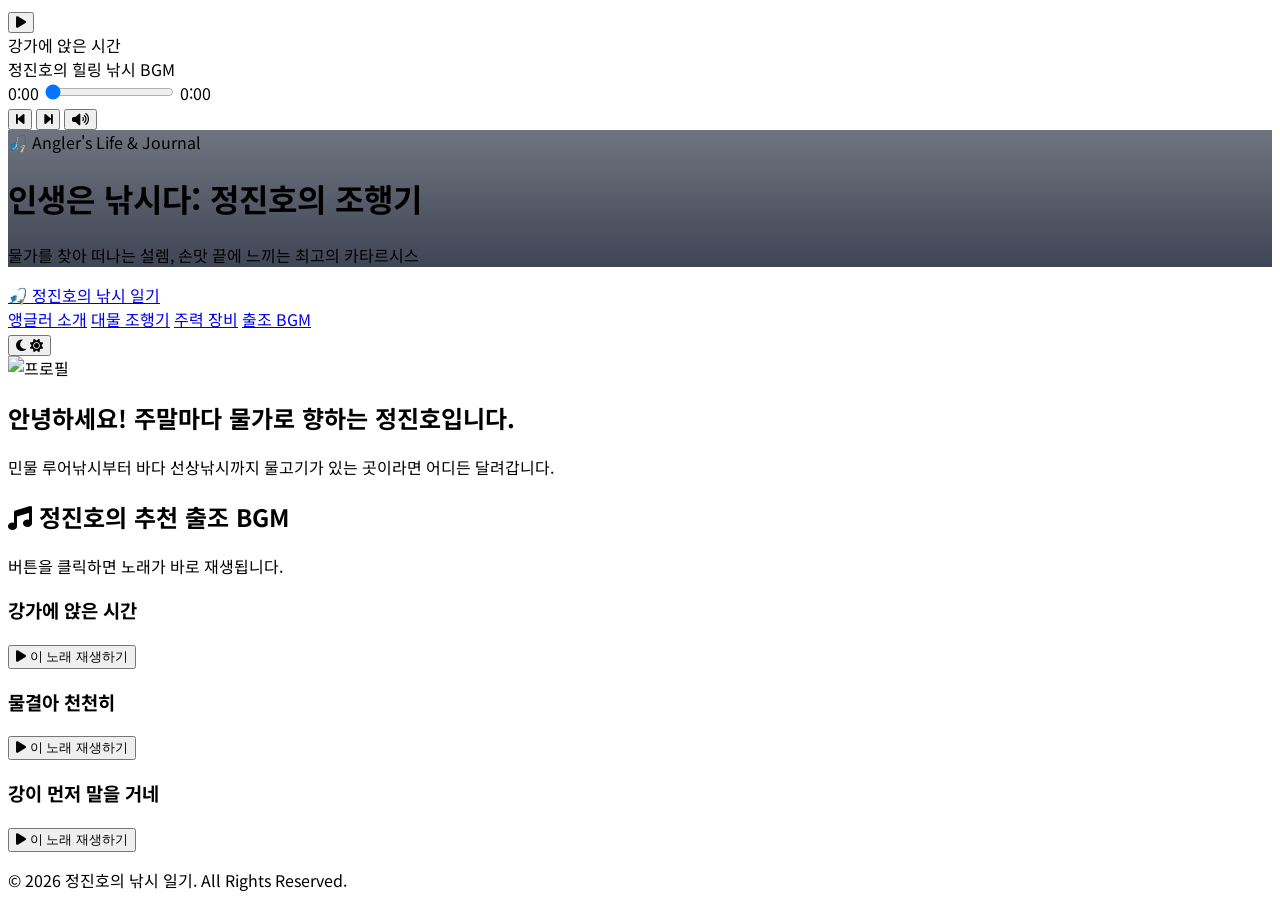
==== commit a1ebbed8: "Add files via upload" ====
--- a/index.html
+++ b/index.html
@@ -55,23 +55,11 @@
             box-shadow: 0 12px 24px -10px rgba(2, 132, 199, 0.25);
         }
 
-        /* Custom Scrollbar */
-        ::-webkit-scrollbar {
-            width: 8px;
-        }
-        ::-webkit-scrollbar-track {
-            background: #f1f5f9;
-        }
-        .dark ::-webkit-scrollbar-track {
-            background: #0f172a;
-        }
-        ::-webkit-scrollbar-thumb {
-            background: #38bdf8;
-            border-radius: 4px;
-        }
-        ::-webkit-scrollbar-thumb:hover {
-            background: #0284c7;
-        }
+        ::-webkit-scrollbar { width: 8px; }
+        ::-webkit-scrollbar-track { background: #f1f5f9; }
+        .dark ::-webkit-scrollbar-track { background: #0f172a; }
+        ::-webkit-scrollbar-thumb { background: #38bdf8; border-radius: 4px; }
+        ::-webkit-scrollbar-thumb:hover { background: #0284c7; }
     </style>
 </head>
 <body class="bg-slate-50 dark:bg-slate-900 text-slate-800 dark:text-slate-100 min-h-screen flex flex-col pt-12">
@@ -92,14 +80,12 @@
         </div>
 
         <div class="flex items-center gap-3 shrink-0">
-            <!-- Progress Bar -->
             <div class="hidden sm:flex items-center gap-2 w-32 md:w-48">
                 <span id="currentTimeText" class="text-[10px] text-slate-400">0:00</span>
                 <input type="range" id="bgmSeekBar" value="0" min="0" max="100" class="w-full h-1 bg-slate-700 rounded-lg appearance-none cursor-pointer accent-sky-400" oninput="seekAudio(this.value)">
                 <span id="durationTimeText" class="text-[10px] text-slate-400">0:00</span>
             </div>
 
-            <!-- Track Prev/Next Controls -->
             <div class="flex items-center gap-1">
                 <button onclick="prevTrack()" class="p-1.5 text-slate-400 hover:text-white transition-colors" title="이전 곡">
                     <i class="fa-solid fa-backward-step"></i>
@@ -117,10 +103,10 @@
         <audio id="audioPlayer" preload="auto"></audio>
     </div>
 
-    <!-- Hero Banner with Background Image -->
+    <!-- Header Banner -->
     <header class="relative h-[420px] md:h-[480px] bg-cover bg-center flex flex-col justify-center items-center text-center px-4 text-white shadow-lg overflow-hidden" 
             style="background-image: linear-gradient(to bottom, rgba(15, 23, 42, 0.6), rgba(15, 23, 42, 0.8)), url('https://images.unsplash.com/photo-1544551763-46a013bb70d5?auto=format&fit=crop&w=1600&q=80');">
-        <div class="relative z-10 max-w-3xl animate-fade-in">
+        <div class="relative z-10 max-w-3xl">
             <span class="inline-block px-4 py-1.5 bg-sky-500/80 backdrop-blur-md rounded-full text-xs md:text-sm font-semibold tracking-wider uppercase mb-4 shadow-sm border border-sky-300/30">
                 🎣 Angler's Life & Journal
             </span>
@@ -134,459 +120,87 @@
         <div class="absolute bottom-0 left-0 right-0 h-12 bg-gradient-to-t from-slate-50 dark:from-slate-900 to-transparent"></div>
     </header>
 
-    <!-- Sticky Navigation Bar -->
-    <nav class="sticky top-12 z-40 glass-header border-b border-slate-200 dark:border-slate-800 transition-colors duration-300 shadow-sm">
+    <!-- Navigation -->
+    <nav class="sticky top-12 z-40 glass-header border-b border-slate-200 dark:border-slate-800 shadow-sm">
         <div class="max-w-6xl mx-auto px-4 sm:px-6 lg:px-8">
             <div class="flex justify-between items-center h-16">
-                <!-- Logo / Title -->
                 <a href="#" class="flex items-center gap-2 font-bold text-lg md:text-xl text-sky-600 dark:text-sky-400">
                     <span class="text-2xl">🎣</span>
                     <span class="hidden sm:inline">정진호의 낚시 일기</span>
                 </a>
 
-                <!-- Desktop Navigation Links -->
                 <div class="hidden md:flex items-center space-x-6">
-                    <a href="#about" class="text-slate-600 dark:text-slate-300 hover:text-sky-600 dark:hover:text-sky-400 font-medium transition-colors">앵글러 소개</a>
-                    <a href="#records" class="text-slate-600 dark:text-slate-300 hover:text-sky-600 dark:hover:text-sky-400 font-medium transition-colors">대물 조행기</a>
-                    <a href="#gear" class="text-slate-600 dark:text-slate-300 hover:text-sky-600 dark:hover:text-sky-400 font-medium transition-colors">주력 장비</a>
-                    <a href="#guestbook" class="text-slate-600 dark:text-slate-300 hover:text-sky-600 dark:hover:text-sky-400 font-medium transition-colors">방명록</a>
-                    <a href="#music" class="text-slate-600 dark:text-slate-300 hover:text-sky-600 dark:hover:text-sky-400 font-medium transition-colors">출조 BGM</a>
-                </div>
-
-                <!-- Right Actions (Theme Switcher + Mobile Menu Button) -->
+                    <a href="#about" class="text-slate-600 dark:text-slate-300 hover:text-sky-600 dark:hover:text-sky-400 font-medium">앵글러 소개</a>
+                    <a href="#records" class="text-slate-600 dark:text-slate-300 hover:text-sky-600 dark:hover:text-sky-400 font-medium">대물 조행기</a>
+                    <a href="#gear" class="text-slate-600 dark:text-slate-300 hover:text-sky-600 dark:hover:text-sky-400 font-medium">주력 장비</a>
+                    <a href="#music" class="text-slate-600 dark:text-slate-300 hover:text-sky-600 dark:hover:text-sky-400 font-medium">출조 BGM</a>
+                </div>
+
                 <div class="flex items-center space-x-3">
-                    <!-- Dark Mode Toggle Button -->
-                    <button id="themeToggleBtn" aria-label="다크 모드 토글" class="p-2.5 rounded-xl bg-slate-100 dark:bg-slate-800 text-slate-700 dark:text-slate-300 hover:bg-slate-200 dark:hover:bg-slate-700 transition-all focus:outline-none focus:ring-2 focus:ring-sky-500">
+                    <button id="themeToggleBtn" aria-label="다크 모드 토글" class="p-2.5 rounded-xl bg-slate-100 dark:bg-slate-800 text-slate-700 dark:text-slate-300 hover:bg-slate-200 dark:hover:bg-slate-700">
                         <i id="themeMoonIcon" class="fa-solid fa-moon text-lg hidden"></i>
                         <i id="themeSunIcon" class="fa-solid fa-sun text-lg text-amber-400 hidden"></i>
                     </button>
-
-                    <!-- Mobile Menu Button -->
-                    <button id="mobileMenuBtn" aria-label="메뉴 열기" class="md:hidden p-2.5 rounded-xl bg-slate-100 dark:bg-slate-800 text-slate-700 dark:text-slate-300 hover:bg-slate-200 dark:hover:bg-slate-700 transition-all">
-                        <i class="fa-solid fa-bars text-lg"></i>
-                    </button>
-                </div>
-            </div>
-        </div>
-
-        <!-- Mobile Navigation Menu -->
-        <div id="mobileMenu" class="hidden md:hidden border-t border-slate-200 dark:border-slate-800 bg-white/95 dark:bg-slate-900/95 px-4 pt-2 pb-4 space-y-2">
-            <a href="#about" class="block px-3 py-2 rounded-md text-base font-medium text-slate-700 dark:text-slate-200 hover:bg-sky-50 dark:hover:bg-slate-800 hover:text-sky-600">앵글러 소개</a>
-            <a href="#records" class="block px-3 py-2 rounded-md text-base font-medium text-slate-700 dark:text-slate-200 hover:bg-sky-50 dark:hover:bg-slate-800 hover:text-sky-600">대물 조행기</a>
-            <a href="#gear" class="block px-3 py-2 rounded-md text-base font-medium text-slate-700 dark:text-slate-200 hover:bg-sky-50 dark:hover:bg-slate-800 hover:text-sky-600">주력 장비</a>
-            <a href="#guestbook" class="block px-3 py-2 rounded-md text-base font-medium text-slate-700 dark:text-slate-200 hover:bg-sky-50 dark:hover:bg-slate-800 hover:text-sky-600">방명록</a>
-            <a href="#music" class="block px-3 py-2 rounded-md text-base font-medium text-slate-700 dark:text-slate-200 hover:bg-sky-50 dark:hover:bg-slate-800 hover:text-sky-600">출조 BGM</a>
+                </div>
+            </div>
         </div>
     </nav>
 
-    <!-- Main Content Container -->
+    <!-- Main Content -->
     <main class="flex-grow max-w-6xl w-full mx-auto px-4 sm:px-6 lg:px-8 py-10 space-y-16">
-
-        <!-- About / Profile Section -->
+        <!-- About Section -->
         <section id="about" class="scroll-mt-28">
             <div class="flex flex-col md:flex-row items-center gap-8 bg-white dark:bg-slate-800 p-6 md:p-8 rounded-2xl shadow-sm border border-slate-200/80 dark:border-slate-700/60">
-                <div class="relative shrink-0">
-                    <img src="https://images.unsplash.com/photo-1516467508483-a7212febe31a?auto=format&fit=crop&w=400&q=80" 
-                         alt="낚시꾼 프로필 사진" 
-                         class="w-36 h-36 md:w-44 md:h-44 rounded-full object-cover ring-4 ring-sky-500/30 dark:ring-sky-400/20 shadow-md">
-                    <span class="absolute bottom-2 right-2 bg-emerald-500 text-white p-2 rounded-full text-xs shadow-md" title="출조 중">
-                        <i class="fa-solid fa-fish"></i>
-                    </span>
-                </div>
+                <img src="https://images.unsplash.com/photo-1516467508483-a7212febe31a?auto=format&fit=crop&w=400&q=80" alt="프로필" class="w-36 h-36 md:w-44 md:h-44 rounded-full object-cover">
                 <div class="text-center md:text-left space-y-3">
-                    <div class="inline-flex items-center gap-2 px-3 py-1 bg-sky-100 dark:bg-sky-900/50 text-sky-700 dark:text-sky-300 text-xs font-semibold rounded-full">
-                        <i class="fa-solid fa-user-gear"></i> 프로필 & 소개
-                    </div>
-                    <h2 class="text-2xl md:text-3xl font-bold text-slate-900 dark:text-white">
-                        안녕하세요! 주말마다 물가로 향하는 정진호입니다.
-                    </h2>
-                    <p class="text-slate-600 dark:text-slate-300 leading-relaxed text-sm md:text-base">
-                        민물 루어낚시부터 바다 선상낚시, 갯바위 찌낚시까지 가리지 않고 물고기가 있는 곳이라면 어디든 달려갑니다. 자연이 주는 고요함 속에서 찌를 바라보는 시간, 그리고 짜릿한 드랙음을 울리는 대물과의 한판 승부를 가장 사랑합니다.
-                    </p>
-                    <div class="pt-2 flex flex-wrap gap-2 justify-center md:justify-start text-xs md:text-sm font-medium">
-                        <span class="px-3 py-1 bg-slate-100 dark:bg-slate-700/70 text-slate-700 dark:text-slate-200 rounded-lg">
-                            📌 <strong>선호 장르:</strong> 배스 루어, 광어/주꾸미 다운샷
-                        </span>
-                        <span class="px-3 py-1 bg-slate-100 dark:bg-slate-700/70 text-slate-700 dark:text-slate-200 rounded-lg">
-                            📍 <strong>주 출조지:</strong> 가평, 안면도, 충주호
-                        </span>
-                    </div>
+                    <h2 class="text-2xl md:text-3xl font-bold text-slate-900 dark:text-white">안녕하세요! 주말마다 물가로 향하는 정진호입니다.</h2>
+                    <p class="text-slate-600 dark:text-slate-300 text-sm md:text-base">민물 루어낚시부터 바다 선상낚시까지 물고기가 있는 곳이라면 어디든 달려갑니다.</p>
                 </div>
             </div>
         </section>
 
-        <!-- Catch Records Section -->
-        <section id="records" class="scroll-mt-28 space-y-6">
-            <div class="flex flex-col md:flex-row md:items-end justify-between border-b border-slate-200 dark:border-slate-800 pb-4 gap-4">
-                <div>
-                    <h2 class="text-2xl md:text-3xl font-bold text-sky-800 dark:text-sky-400 flex items-center gap-2">
-                        <span>최근 조행기</span>
-                        <span class="text-xs bg-sky-100 dark:bg-sky-900/60 text-sky-700 dark:text-sky-300 px-2.5 py-0.5 rounded-full">출조 기록</span>
-                    </h2>
-                    <p class="text-sm text-slate-500 dark:text-slate-400 mt-1">현장의 생생한 순간과 낚시 팁을 확인하세요.</p>
-                </div>
-
-                <!-- Filter Category Buttons -->
-                <div class="flex flex-wrap gap-2" id="filterBtnGroup">
-                    <button data-filter="all" class="filter-btn active px-3.5 py-1.5 rounded-full text-xs md:text-sm font-semibold transition-all bg-sky-600 text-white shadow-sm">
-                        전체 보기
-                    </button>
-                    <button data-filter="민물 루어" class="filter-btn px-3.5 py-1.5 rounded-full text-xs md:text-sm font-semibold transition-all bg-slate-100 dark:bg-slate-800 text-slate-600 dark:text-slate-300 hover:bg-sky-100 dark:hover:bg-slate-700">
-                        민물 루어
-                    </button>
-                    <button data-filter="바다 선상" class="filter-btn px-3.5 py-1.5 rounded-full text-xs md:text-sm font-semibold transition-all bg-slate-100 dark:bg-slate-800 text-slate-600 dark:text-slate-300 hover:bg-sky-100 dark:hover:bg-slate-700">
-                        바다 선상
-                    </button>
-                    <button data-filter="민물 대물" class="filter-btn px-3.5 py-1.5 rounded-full text-xs md:text-sm font-semibold transition-all bg-slate-100 dark:bg-slate-800 text-slate-600 dark:text-slate-300 hover:bg-sky-100 dark:hover:bg-slate-700">
-                        민물 대물
-                    </button>
-                </div>
-            </div>
-
-            <!-- Gallery Cards Grid -->
-            <div id="recordsGrid" class="grid grid-cols-1 md:grid-cols-2 lg:grid-cols-3 gap-6">
-                <!-- Card 1 -->
-                <div class="card-item card-hover bg-white dark:bg-slate-800 rounded-2xl overflow-hidden shadow-sm border border-slate-200/80 dark:border-slate-700/60 cursor-pointer" 
-                     data-category="민물 루어" 
-                     onclick="openRecordModal('가평 자라섬 배스 히트! (45cm)', '민물 루어', 'https://images.unsplash.com/photo-1544551763-46a013bb70d5?auto=format&fit=crop&w=800&q=80', '이른 새벽 프리리그 채비로 바닥을 천천히 긁어오다 텅- 하는 강한 바이트를 받았습니다. 묵직한 손맛을 안겨준 올해 마수걸이 짜릿한 런커급 배스입니다.', '2026.04.12', '가평 자라섬', '프리리그 + 줌 스피드크로우')">
-                    <div class="relative h-52 overflow-hidden">
-                        <img src="https://images.unsplash.com/photo-1544551763-46a013bb70d5?auto=format&fit=crop&w=600&q=80" alt="짜릿한 배스 낚시" class="w-full h-full object-cover transition-transform duration-500 hover:scale-105">
-                        <span class="absolute top-3 left-3 bg-sky-600/90 backdrop-blur-md text-white text-xs font-bold px-3 py-1 rounded-full shadow-md">
-                            민물 루어
-                        </span>
-                    </div>
-                    <div class="p-5 space-y-2">
-                        <div class="text-xs text-slate-400 dark:text-slate-500 flex items-center justify-between">
-                            <span><i class="fa-regular fa-calendar-check mr-1"></i> 2026.04.12</span>
-                            <span><i class="fa-solid fa-location-dot mr-1"></i> 가평 자라섬</span>
-                        </div>
-                        <h3 class="text-lg font-bold text-slate-900 dark:text-white hover:text-sky-600 dark:hover:text-sky-400 transition-colors">
-                            가평 자라섬 배스 히트! (45cm)
-                        </h3>
-                        <p class="text-slate-600 dark:text-slate-300 text-sm line-clamp-2">
-                            이른 새벽 프리리그 채비로 바닥을 천천히 긁어오다 텅- 하는 강한 바이트를 받았습니다. 묵직한 손맛을 안겨준 올해 마수걸이 짜릿한 런커급 배스입니다.
-                        </p>
-                    </div>
-                </div>
-
-                <!-- Card 2 -->
-                <div class="card-item card-hover bg-white dark:bg-slate-800 rounded-2xl overflow-hidden shadow-sm border border-slate-200/80 dark:border-slate-700/60 cursor-pointer" 
-                     data-category="바다 선상" 
-                     onclick="openRecordModal('안면도 광어 다운샷 만쿨 달성', '바다 선상', 'https://images.unsplash.com/photo-1615887023516-9b6bcd559e87?auto=format&fit=crop&w=800&q=80', '오랜만에 동호회 회원들과 함께 출조했습니다. 핑크색 웜에 반응이 좋았고, 6짜 광어를 포함해 인당 10수 이상 묵직하게 손맛을 보고 돌아왔습니다.', '2026.05.03', '안면도 영목항', '다운샷 채비 + 4인치 쉐드웜')">
-                    <div class="relative h-52 overflow-hidden">
-                        <img src="https://images.unsplash.com/photo-1615887023516-9b6bcd559e87?auto=format&fit=crop&w=600&q=80" alt="바다 선상 낚시" class="w-full h-full object-cover transition-transform duration-500 hover:scale-105">
-                        <span class="absolute top-3 left-3 bg-emerald-600/90 backdrop-blur-md text-white text-xs font-bold px-3 py-1 rounded-full shadow-md">
-                            바다 선상
-                        </span>
-                    </div>
-                    <div class="p-5 space-y-2">
-                        <div class="text-xs text-slate-400 dark:text-slate-500 flex items-center justify-between">
-                            <span><i class="fa-regular fa-calendar-check mr-1"></i> 2026.05.03</span>
-                            <span><i class="fa-solid fa-location-dot mr-1"></i> 안면도 영목항</span>
-                        </div>
-                        <h3 class="text-lg font-bold text-slate-900 dark:text-white hover:text-sky-600 dark:hover:text-sky-400 transition-colors">
-                            안면도 광어 다운샷 만쿨 달성
-                        </h3>
-                        <p class="text-slate-600 dark:text-slate-300 text-sm line-clamp-2">
-                            오랜만에 동호회 회원들과 함께 출조했습니다. 핑크색 웜에 반응이 좋았고, 6짜 광어를 포함해 인당 10수 이상 묵직하게 손맛을 보고 돌아왔습니다.
-                        </p>
-                    </div>
-                </div>
-
-                <!-- Card 3 -->
-                <div class="card-item card-hover bg-white dark:bg-slate-800 rounded-2xl overflow-hidden shadow-sm border border-slate-200/80 dark:border-slate-700/60 cursor-pointer" 
-                     data-category="민물 대물" 
-                     onclick="openRecordModal('충주호 밤낚시, 토종붕어 월척', '민물 대물', 'https://images.unsplash.com/photo-1541829032128-fb4ca47c0eb6?auto=format&fit=crop&w=800&q=80', '새벽 2시경, 드디어 기다리던 찌올림이 시작되었습니다. 중후하게 솟구치는 찌를 보며 챔질 성공! 황금빛 찬란한 35cm 토종붕어를 만났습니다.', '2026.05.20', '충주호 내사리', '3.2쌍포 + 글루텐 떡밥')">
-                    <div class="relative h-52 overflow-hidden">
-                        <img src="https://images.unsplash.com/photo-1541829032128-fb4ca47c0eb6?auto=format&fit=crop&w=600&q=80" alt="평화로운 밤낚시" class="w-full h-full object-cover transition-transform duration-500 hover:scale-105">
-                        <span class="absolute top-3 left-3 bg-amber-600/90 backdrop-blur-md text-white text-xs font-bold px-3 py-1 rounded-full shadow-md">
-                            민물 대물
-                        </span>
-                    </div>
-                    <div class="p-5 space-y-2">
-                        <div class="text-xs text-slate-400 dark:text-slate-500 flex items-center justify-between">
-                            <span><i class="fa-regular fa-calendar-check mr-1"></i> 2026.05.20</span>
-                            <span><i class="fa-solid fa-location-dot mr-1"></i> 충주호 내사리</span>
-                        </div>
-                        <h3 class="text-lg font-bold text-slate-900 dark:text-white hover:text-sky-600 dark:hover:text-sky-400 transition-colors">
-                            충주호 밤낚시, 토종붕어 월척
-                        </h3>
-                        <p class="text-slate-600 dark:text-slate-300 text-sm line-clamp-2">
-                            새벽 2시경, 드디어 기다리던 찌올림이 시작되었습니다. 중후하게 솟구치는 찌를 보며 챔질 성공! 황금빛 찬란한 35cm 토종붕어를 만났습니다.
-                        </p>
-                    </div>
+        <!-- Music Section -->
+        <section id="music" class="scroll-mt-28 space-y-6">
+            <div class="border-b border-slate-200 dark:border-slate-800 pb-4">
+                <h2 class="text-2xl md:text-3xl font-bold text-sky-800 dark:text-sky-400 flex items-center gap-2">
+                    <i class="fa-solid fa-music text-sky-500 text-xl"></i>
+                    <span>정진호의 추천 출조 BGM</span>
+                </h2>
+                <p class="text-sm text-slate-500 dark:text-slate-400 mt-1">버튼을 클릭하면 노래가 바로 재생됩니다.</p>
+            </div>
+            <div class="grid grid-cols-1 md:grid-cols-3 gap-6">
+                <div class="bg-white dark:bg-slate-800 p-6 rounded-2xl border border-slate-200/80 dark:border-slate-700/60 space-y-3">
+                    <h3 class="font-bold text-slate-900 dark:text-white">강가에 앉은 시간</h3>
+                    <button onclick="playTrack(0)" class="w-full py-2.5 bg-sky-600 text-white hover:bg-sky-700 text-xs font-bold rounded-xl shadow-md transition-all flex items-center justify-center gap-1.5">
+                        <i class="fa-solid fa-play"></i> 이 노래 재생하기
+                    </button>
+                </div>
+                <div class="bg-white dark:bg-slate-800 p-6 rounded-2xl border border-slate-200/80 dark:border-slate-700/60 space-y-3">
+                    <h3 class="font-bold text-slate-900 dark:text-white">물결아 천천히</h3>
+                    <button onclick="playTrack(1)" class="w-full py-2.5 bg-teal-600 text-white hover:bg-teal-700 text-xs font-bold rounded-xl shadow-md transition-all flex items-center justify-center gap-1.5">
+                        <i class="fa-solid fa-play"></i> 이 노래 재생하기
+                    </button>
+                </div>
+                <div class="bg-white dark:bg-slate-800 p-6 rounded-2xl border border-slate-200/80 dark:border-slate-700/60 space-y-3">
+                    <h3 class="font-bold text-slate-900 dark:text-white">강이 먼저 말을 거네</h3>
+                    <button onclick="playTrack(2)" class="w-full py-2.5 bg-indigo-600 text-white hover:bg-indigo-700 text-xs font-bold rounded-xl shadow-md transition-all flex items-center justify-center gap-1.5">
+                        <i class="fa-solid fa-play"></i> 이 노래 재생하기
+                    </button>
                 </div>
             </div>
         </section>
-
-        <!-- My Gear Section -->
-        <section id="gear" class="scroll-mt-28 space-y-6">
-            <div class="border-b border-slate-200 dark:border-slate-800 pb-4">
-                <h2 class="text-2xl md:text-3xl font-bold text-sky-800 dark:text-sky-400">
-                    나의 주력 장비 <span class="text-sm font-normal text-slate-500 dark:text-slate-400">(My Tackle & Gear)</span>
-                </h2>
-                <p class="text-sm text-slate-500 dark:text-slate-400 mt-1">대물과의 승부를 책임지는 최고의 파트너들입니다.</p>
-            </div>
-
-            <div class="grid grid-cols-1 sm:grid-cols-2 lg:grid-cols-4 gap-6">
-                <!-- Gear 1 -->
-                <div class="bg-white dark:bg-slate-800 p-6 rounded-2xl shadow-sm border border-slate-200/80 dark:border-slate-700/60 border-t-4 border-t-sky-500 text-center hover:shadow-md transition-shadow">
-                    <div class="w-16 h-16 mx-auto bg-sky-50 dark:bg-sky-950/60 rounded-full flex items-center justify-center text-3xl mb-4 text-sky-600 dark:text-sky-400">
-                        🎣
-                    </div>
-                    <h3 class="text-lg font-bold text-slate-900 dark:text-white mb-2">루어 로드</h3>
-                    <p class="text-xs md:text-sm text-slate-600 dark:text-slate-300 leading-relaxed">
-                        JS컴퍼니 빅쏘드 B2<br>
-                        <span class="text-slate-400 dark:text-slate-500 text-xs">(스피닝 L대 & 베이트 MH대 조합)</span>
-                    </p>
-                </div>
-
-                <!-- Gear 2 -->
-                <div class="bg-white dark:bg-slate-800 p-6 rounded-2xl shadow-sm border border-slate-200/80 dark:border-slate-700/60 border-t-4 border-t-indigo-500 text-center hover:shadow-md transition-shadow">
-                    <div class="w-16 h-16 mx-auto bg-indigo-50 dark:bg-indigo-950/60 rounded-full flex items-center justify-center text-3xl mb-4 text-indigo-600 dark:text-indigo-400">
-                        ⚙️
-                    </div>
-                    <h3 class="text-lg font-bold text-slate-900 dark:text-white mb-2">주력 릴</h3>
-                    <p class="text-xs md:text-sm text-slate-600 dark:text-slate-300 leading-relaxed">
-                        시마노 스텔라 C2000S<br>
-                        <span class="text-slate-400 dark:text-slate-500 text-xs">(도요 엔지니어링 베이트릴)</span>
-                    </p>
-                </div>
-
-                <!-- Gear 3 -->
-                <div class="bg-white dark:bg-slate-800 p-6 rounded-2xl shadow-sm border border-slate-200/80 dark:border-slate-700/60 border-t-4 border-t-teal-500 text-center hover:shadow-md transition-shadow">
-                    <div class="w-16 h-16 mx-auto bg-teal-50 dark:bg-teal-950/60 rounded-full flex items-center justify-center text-3xl mb-4 text-teal-600 dark:text-teal-400">
-                        🧵
-                    </div>
-                    <h3 class="text-lg font-bold text-slate-900 dark:text-white mb-2">라인 & 채비</h3>
-                    <p class="text-xs md:text-sm text-slate-600 dark:text-slate-300 leading-relaxed">
-                        합사 1.2호 / 카본 쇼크리더 12lb<br>
-                        <span class="text-slate-400 dark:text-slate-500 text-xs">(프리리그 및 미노우 전용)</span>
-                    </p>
-                </div>
-
-                <!-- Gear 4 -->
-                <div class="bg-white dark:bg-slate-800 p-6 rounded-2xl shadow-sm border border-slate-200/80 dark:border-slate-700/60 border-t-4 border-t-amber-500 text-center hover:shadow-md transition-shadow">
-                    <div class="w-16 h-16 mx-auto bg-amber-50 dark:bg-amber-950/60 rounded-full flex items-center justify-center text-3xl mb-4 text-amber-600 dark:text-amber-400">
-                        🎒
-                    </div>
-                    <h3 class="text-lg font-bold text-slate-900 dark:text-white mb-2">태클박스</h3>
-                    <p class="text-xs md:text-sm text-slate-600 dark:text-slate-300 leading-relaxed">
-                        메이호 VS-7070<br>
-                        <span class="text-slate-400 dark:text-slate-500 text-xs">(커스텀 로드 거치대 장착)</span>
-                    </p>
-                </div>
-            </div>
-        </section>
-
-        <!-- Guestbook / Comment Section -->
-        <section id="guestbook" class="scroll-mt-28 space-y-6">
-            <div class="border-b border-slate-200 dark:border-slate-800 pb-4 flex flex-col sm:flex-row sm:items-end justify-between gap-2">
-                <div>
-                    <h2 class="text-2xl md:text-3xl font-bold text-sky-800 dark:text-sky-400 flex items-center gap-2">
-                        <span>방명록 & 소통방</span>
-                        <span class="text-xs bg-sky-100 dark:bg-sky-900/60 text-sky-700 dark:text-sky-300 px-2.5 py-0.5 rounded-full" id="commentCountBadge">0개</span>
-                    </h2>
-                    <p class="text-sm text-slate-500 dark:text-slate-400 mt-1">자유롭게 조행 소감이나 낚시 팁을 남겨주세요!</p>
-                </div>
-
-                <!-- Search Input for Comments -->
-                <div class="relative w-full sm:w-64">
-                    <input type="text" id="commentSearchInput" placeholder="방명록 검색..." 
-                           class="w-full pl-9 pr-4 py-1.5 text-xs md:text-sm rounded-xl border border-slate-300 dark:border-slate-700 bg-white dark:bg-slate-800 text-slate-800 dark:text-slate-200 focus:outline-none focus:ring-2 focus:ring-sky-500">
-                    <i class="fa-solid fa-magnifying-glass absolute left-3 top-2.5 text-slate-400 text-xs"></i>
-                </div>
-            </div>
-
-            <div class="grid grid-cols-1 lg:grid-cols-12 gap-8">
-                <!-- Guestbook Form -->
-                <div class="lg:col-span-5 bg-white dark:bg-slate-800 p-6 rounded-2xl shadow-sm border border-slate-200/80 dark:border-slate-700/60 h-fit space-y-4">
-                    <h3 class="text-lg font-bold text-slate-900 dark:text-white flex items-center gap-2">
-                        <i class="fa-regular fa-pen-to-square text-sky-500"></i> 방명록 작성하기
-                    </h3>
-
-                    <form id="guestbookForm" class="space-y-4">
-                        <div>
-                            <label for="authorName" class="block text-xs font-semibold text-slate-700 dark:text-slate-300 mb-1">작성자 이름 / 닉네임 *</label>
-                            <input type="text" id="authorName" required placeholder="예: 도시어부" 
-                                   class="w-full px-3.5 py-2 text-sm rounded-xl border border-slate-300 dark:border-slate-700 bg-slate-50 dark:bg-slate-900 text-slate-800 dark:text-slate-100 focus:outline-none focus:ring-2 focus:ring-sky-500">
-                        </div>
-
-                        <div>
-                            <label for="badgeType" class="block text-xs font-semibold text-slate-700 dark:text-slate-300 mb-1">선호 뱃지 설정</label>
-                            <select id="badgeType" 
-                                    class="w-full px-3.5 py-2 text-sm rounded-xl border border-slate-300 dark:border-slate-700 bg-slate-50 dark:bg-slate-900 text-slate-800 dark:text-slate-100 focus:outline-none focus:ring-2 focus:ring-sky-500">
-                                <option value="🐟 루어 앵글러">🐟 루어 앵글러</option>
-                                <option value="⛵ 바다 선상">⛵ 바다 선상</option>
-                                <option value="🎣 대물 조사">🎣 대물 조사</option>
-                                <option value="🌊 갯바위 매니아">🌊 갯바위 매니아</option>
-                                <option value="⭐ 초보 조사">⭐ 초보 조사</option>
-                            </select>
-                        </div>
-
-                        <div>
-                            <label for="commentMessage" class="block text-xs font-semibold text-slate-700 dark:text-slate-300 mb-1">응원 메시지 / 댓글 *</label>
-                            <textarea id="commentMessage" rows="4" required placeholder="진호님 안녕하세요! 멋진 대물 조행기 잘 보았습니다." 
-                                      class="w-full px-3.5 py-2 text-sm rounded-xl border border-slate-300 dark:border-slate-700 bg-slate-50 dark:bg-slate-900 text-slate-800 dark:text-slate-100 focus:outline-none focus:ring-2 focus:ring-sky-500"></textarea>
-                        </div>
-
-                        <button type="submit" class="w-full py-2.5 bg-sky-600 hover:bg-sky-700 text-white font-semibold rounded-xl transition-colors shadow-md shadow-sky-500/20 flex items-center justify-center gap-2 text-sm">
-                            <i class="fa-solid fa-paper-plane"></i> 방명록 남기기
-                        </button>
-                    </form>
-                </div>
-
-                <!-- Guestbook Entries List -->
-                <div class="lg:col-span-7 space-y-4">
-                    <div id="commentsContainer" class="space-y-3 max-h-[500px] overflow-y-auto pr-1">
-                        <!-- Dynamic comments inserted here -->
-                    </div>
-                </div>
-            </div>
-        </section>
-
-        <!-- Fishing BGM / Music Playlist Section -->
-        <section id="music" class="scroll-mt-28 space-y-6">
-            <div class="border-b border-slate-200 dark:border-slate-800 pb-4 flex flex-col md:flex-row md:items-end justify-between gap-2">
-                <div>
-                    <h2 class="text-2xl md:text-3xl font-bold text-sky-800 dark:text-sky-400 flex items-center gap-2">
-                        <i class="fa-solid fa-music text-sky-500 text-xl"></i>
-                        <span>정진호의 추천 출조 BGM</span>
-                    </h2>
-                    <p class="text-sm text-slate-500 dark:text-slate-400 mt-1">물가에서 고요하게 찌를 바라보며 감상하기 좋은 힐링 송 컬렉션입니다.</p>
-                </div>
-            </div>
-
-            <div class="grid grid-cols-1 md:grid-cols-3 gap-6">
-                <!-- Song 1 Card -->
-                <div class="bg-white dark:bg-slate-800 p-6 rounded-2xl shadow-sm border border-slate-200/80 dark:border-slate-700/60 space-y-4 relative overflow-hidden flex flex-col justify-between">
-                    <div class="space-y-3">
-                        <div class="flex items-start justify-between">
-                            <div class="flex items-center gap-3">
-                                <div class="w-10 h-10 rounded-xl bg-sky-500/10 text-sky-600 dark:text-sky-400 flex items-center justify-center text-lg font-bold">
-                                    <i class="fa-solid fa-headphones"></i>
-                                </div>
-                                <div>
-                                    <span class="text-xs text-sky-600 dark:text-sky-400 font-semibold uppercase tracking-wider">Song 01</span>
-                                    <h3 class="text-base font-bold text-slate-900 dark:text-white">강가에 앉은 시간</h3>
-                                </div>
-                            </div>
-                        </div>
-                        <p class="text-xs text-slate-600 dark:text-slate-300 leading-relaxed italic border-l-2 border-sky-400 pl-2.5">
-                            "해 뜨기 전 강둑을 따라 낡은 낚싯대 둘러메고..."
-                        </p>
-                    </div>
-                    <button onclick="playTrack(0)" class="w-full py-2 bg-sky-50 dark:bg-sky-950/60 hover:bg-sky-100 dark:hover:bg-sky-900 text-sky-700 dark:text-sky-300 text-xs font-bold rounded-xl transition-colors flex items-center justify-center gap-1.5">
-                        <i class="fa-solid fa-play"></i> 이 노래 재생
-                    </button>
-                </div>
-
-                <!-- Song 2 Card -->
-                <div class="bg-white dark:bg-slate-800 p-6 rounded-2xl shadow-sm border border-slate-200/80 dark:border-slate-700/60 space-y-4 relative overflow-hidden flex flex-col justify-between">
-                    <div class="space-y-3">
-                        <div class="flex items-start justify-between">
-                            <div class="flex items-center gap-3">
-                                <div class="w-10 h-10 rounded-xl bg-teal-500/10 text-teal-600 dark:text-teal-400 flex items-center justify-center text-lg font-bold">
-                                    <i class="fa-solid fa-water"></i>
-                                </div>
-                                <div>
-                                    <span class="text-xs text-teal-600 dark:text-teal-400 font-semibold uppercase tracking-wider">Song 02</span>
-                                    <h3 class="text-base font-bold text-slate-900 dark:text-white">물결아 천천히</h3>
-                                </div>
-                            </div>
-                        </div>
-                        <p class="text-xs text-slate-600 dark:text-slate-300 leading-relaxed italic border-l-2 border-teal-400 pl-2.5">
-                            "새벽 물안개 거치는 강가, 보온병 뚜껑에 김이 오르면..."
-                        </p>
-                    </div>
-                    <button onclick="playTrack(1)" class="w-full py-2 bg-teal-50 dark:bg-teal-950/60 hover:bg-teal-100 dark:hover:bg-teal-900 text-teal-700 dark:text-teal-300 text-xs font-bold rounded-xl transition-colors flex items-center justify-center gap-1.5">
-                        <i class="fa-solid fa-play"></i> 이 노래 재생
-                    </button>
-                </div>
-
-                <!-- Song 3 Card -->
-                <div class="bg-white dark:bg-slate-800 p-6 rounded-2xl shadow-sm border border-slate-200/80 dark:border-slate-700/60 space-y-4 relative overflow-hidden flex flex-col justify-between">
-                    <div class="space-y-3">
-                        <div class="flex items-start justify-between">
-                            <div class="flex items-center gap-3">
-                                <div class="w-10 h-10 rounded-xl bg-indigo-500/10 text-indigo-600 dark:text-indigo-400 flex items-center justify-center text-lg font-bold">
-                                    <i class="fa-solid fa-wind"></i>
-                                </div>
-                                <div>
-                                    <span class="text-xs text-indigo-600 dark:text-indigo-400 font-semibold uppercase tracking-wider">Song 03</span>
-                                    <h3 class="text-base font-bold text-slate-900 dark:text-white">강이 먼저 말을 거네</h3>
-                                </div>
-                            </div>
-                        </div>
-                        <p class="text-xs text-slate-600 dark:text-slate-300 leading-relaxed italic border-l-2 border-indigo-400 pl-2.5">
-                            "새벽의 시간 둑에 차를 세우고, 접이식 의자 다리를 펼쳐..."
-                        </p>
-                    </div>
-                    <button onclick="playTrack(2)" class="w-full py-2 bg-indigo-50 dark:bg-indigo-950/60 hover:bg-indigo-100 dark:hover:bg-indigo-900 text-indigo-700 dark:text-indigo-300 text-xs font-bold rounded-xl transition-colors flex items-center justify-center gap-1.5">
-                        <i class="fa-solid fa-play"></i> 이 노래 재생
-                    </button>
-                </div>
-            </div>
-        </section>
-
     </main>
 
-    <!-- Record Detail Modal -->
-    <div id="recordModal" class="fixed inset-0 z-50 hidden bg-slate-900/70 backdrop-blur-sm flex items-center justify-center p-4">
-        <div class="bg-white dark:bg-slate-800 rounded-2xl max-w-2xl w-full overflow-hidden shadow-2xl border border-slate-200 dark:border-slate-700 animate-in fade-in zoom-in duration-200">
-            <div class="relative h-64 md:h-80">
-                <img id="modalImage" src="" alt="상세 사진" class="w-full h-full object-cover">
-                <button onclick="closeRecordModal()" class="absolute top-4 right-4 bg-slate-900/60 hover:bg-slate-900 text-white w-9 h-9 rounded-full flex items-center justify-center transition-colors">
-                    <i class="fa-solid fa-xmark"></i>
-                </button>
-                <span id="modalCategory" class="absolute bottom-4 left-4 bg-sky-600 text-white text-xs font-bold px-3 py-1 rounded-full shadow-md"></span>
-            </div>
-            <div class="p-6 space-y-4">
-                <h3 id="modalTitle" class="text-xl md:text-2xl font-bold text-slate-900 dark:text-white"></h3>
-                
-                <div class="flex flex-wrap gap-4 text-xs md:text-sm text-slate-500 dark:text-slate-400 border-y border-slate-100 dark:border-slate-700 py-3">
-                    <div><i class="fa-regular fa-calendar text-sky-500 mr-1"></i> <strong>날짜:</strong> <span id="modalDate"></span></div>
-                    <div><i class="fa-solid fa-location-dot text-sky-500 mr-1"></i> <strong>포인트:</strong> <span id="modalLocation"></span></div>
-                    <div><i class="fa-solid fa-dharmachakra text-sky-500 mr-1"></i> <strong>사용 채비:</strong> <span id="modalTackle"></span></div>
-                </div>
-
-                <p id="modalDescription" class="text-slate-600 dark:text-slate-300 leading-relaxed text-sm md:text-base"></p>
-
-                <div class="flex justify-end pt-2">
-                    <button onclick="closeRecordModal()" class="px-5 py-2 bg-slate-100 dark:bg-slate-700 hover:bg-slate-200 dark:hover:bg-slate-600 text-slate-700 dark:text-slate-200 text-sm font-semibold rounded-xl transition-colors">
-                        닫기
-                    </button>
-                </div>
-            </div>
-        </div>
-    </div>
-
-    <!-- Footer -->
-    <footer class="bg-slate-900 text-slate-400 py-8 text-center text-xs md:text-sm border-t border-slate-800 mt-auto">
-        <div class="max-w-6xl mx-auto px-4 space-y-2">
-            <p>&copy; 2026 정진호의 낚시 일기. All Rights Reserved.</p>
-            <p class="text-slate-500">낚시는 스포츠이자 자연과의 긴밀한 소통입니다. 건전한 낚시 문화를 응원합니다. 🎣</p>
-        </div>
+    <footer class="bg-slate-900 text-slate-400 py-6 text-center text-xs mt-auto">
+        <p>&copy; 2026 정진호의 낚시 일기. All Rights Reserved.</p>
     </footer>
 
     <script>
-        /* BGM Playlist System */
+        /* 파일명 설정 */
         const PLAYLIST = [
-            {
-                title: "강가에 앉은 시간",
-                artist: "정진호의 힐링 낚시 BGM",
-                src: "강가에 앉은 시간.mp3"
-            },
-            {
-                title: "물결아 천천히",
-                artist: "정진호의 힐링 낚시 BGM",
-                src: "물결아 천천히.mp3"
-            },
-            {
-                title: "강이 먼저 말을 거네",
-                artist: "정진호의 힐링 낚시 BGM",
-                src: "강이 먼저 말을 거네.mp3"
-            }
+            { title: "강가에 앉은 시간", artist: "정진호의 BGM", src: "bgm1.mp3" },
+            { title: "물결아 천천히", artist: "정진호의 BGM", src: "bgm2.mp3" },
+            { title: "강이 먼저 말을 거네", artist: "정진호의 BGM", src: "bgm3.mp3" }
         ];
 
         let currentTrackIndex = 0;
@@ -594,29 +208,21 @@
         const audioPlayer = document.getElementById('audioPlayer');
         const bgmPlayIcon = document.getElementById('bgmPlayIcon');
         const currentTrackTitle = document.getElementById('currentTrackTitle');
-        const currentTrackArtist = document.getElementById('currentTrackArtist');
-        const bgmSeekBar = document.getElementById('bgmSeekBar');
-        const currentTimeText = document.getElementById('currentTimeText');
-        const durationTimeText = document.getElementById('durationTimeText');
-        const bgmMuteIcon = document.getElementById('bgmMuteIcon');
 
         function loadTrack(index) {
             currentTrackIndex = index;
-            const track = PLAYLIST[index];
-            audioPlayer.src = track.src;
-            currentTrackTitle.innerText = track.title;
-            currentTrackArtist.innerText = track.artist;
+            audioPlayer.src = PLAYLIST[index].src;
+            currentTrackTitle.innerText = PLAYLIST[index].title;
         }
 
         function playTrack(index) {
-            if (index !== undefined) {
-                loadTrack(index);
-            }
+            if (index !== undefined) loadTrack(index);
+            
             audioPlayer.play().then(() => {
                 isPlaying = true;
                 bgmPlayIcon.className = "fa-solid fa-pause";
             }).catch(err => {
-                console.log("Autoplay blocked or file error:", err);
+                alert("음원 파일(bgm1.mp3, bgm2.mp3, bgm3.mp3)이 같은 폴더에 있는지 확인해 주세요.");
             });
         }
 
@@ -642,305 +248,17 @@
 
         function toggleMute() {
             audioPlayer.muted = !audioPlayer.muted;
-            bgmMuteIcon.className = audioPlayer.muted ? "fa-solid fa-volume-xmark text-rose-400" : "fa-solid fa-volume-high";
         }
 
         function seekAudio(value) {
-            if (audioPlayer.duration) {
-                audioPlayer.currentTime = (value / 100) * audioPlayer.duration;
-            }
-        }
-
-        function formatTime(seconds) {
-            if (isNaN(seconds)) return "0:00";
-            const mins = Math.floor(seconds / 60);
-            const secs = Math.floor(seconds % 60);
-            return `${mins}:${secs < 10 ? '0' : ''}${secs}`;
-        }
-
-        // Setup Audio Events
-        audioPlayer.addEventListener('timeupdate', () => {
-            if (audioPlayer.duration) {
-                const progress = (audioPlayer.currentTime / audioPlayer.duration) * 100;
-                bgmSeekBar.value = progress;
-                currentTimeText.innerText = formatTime(audioPlayer.currentTime);
-                durationTimeText.innerText = formatTime(audioPlayer.duration);
-            }
-        });
-
-        audioPlayer.addEventListener('ended', () => {
-            nextTrack(); // Auto next track on end
-        });
-
-        // First Interaction Autoplay Trigger
-        document.addEventListener('click', function initAutoplay() {
-            if (!isPlaying) {
-                playTrack(0);
-            }
-            document.removeEventListener('click', initAutoplay);
-        }, { once: true });
-
-        /* Global State & Initial Seed Data */
-        const DEFAULT_COMMENTS = [
-            {
-                id: 1,
-                author: "도시어부",
-                badge: "⛵ 바다 선상",
-                message: "안면도 광어 다운샷 조행기 너무 잘 보았습니다! 혹시 주로 쓰시는 웜 색상이 핑크계열인가요?",
-                timestamp: "2026-05-04 14:20",
-                avatarColor: "bg-blue-500"
-            },
-            {
-                id: 2,
-                author: "배스헌터",
-                badge: "🐟 루어 앵글러",
-                message: "가평 자라섬 45cm 런커 배스 축하드립니다! 새벽 프리리그 바이트 소식에 당장이라도 달려가고 싶네요.",
-                timestamp: "2026-04-13 09:15",
-                avatarColor: "bg-emerald-500"
-            },
-            {
-                id: 3,
-                author: "월척대사",
-                badge: "🎣 대물 조사",
-                message: "충주호 황금 붕어 자태가 눈부십니다. 밤낚시 찌올림 순간의 감동이 그대로 전달되네요. 안출하세요!",
-                timestamp: "2026-05-21 21:05",
-                avatarColor: "bg-amber-500"
-            }
-        ];
-
-        /* Initialize App on Load */
+            if (audioPlayer.duration) audioPlayer.currentTime = (value / 100) * audioPlayer.duration;
+        }
+
+        audioPlayer.addEventListener('ended', () => nextTrack());
+
         document.addEventListener('DOMContentLoaded', () => {
             loadTrack(0);
-            initTheme();
-            initGuestbook();
-            initCategoryFilters();
-            initMobileMenu();
         });
-
-        function initTheme() {
-            const themeToggleBtn = document.getElementById('themeToggleBtn');
-            const themeMoonIcon = document.getElementById('themeMoonIcon');
-            const themeSunIcon = document.getElementById('themeSunIcon');
-
-            const savedTheme = localStorage.getItem('theme');
-            const systemPrefersDark = window.matchMedia('(prefers-color-scheme: dark)').matches;
-
-            if (savedTheme === 'dark' || (!savedTheme && systemPrefersDark)) {
-                document.documentElement.classList.add('dark');
-                themeSunIcon.classList.remove('hidden');
-                themeMoonIcon.classList.add('hidden');
-            } else {
-                document.documentElement.classList.remove('dark');
-                themeMoonIcon.classList.remove('hidden');
-                themeSunIcon.classList.add('hidden');
-            }
-
-            themeToggleBtn.addEventListener('click', () => {
-                const isDark = document.documentElement.classList.toggle('dark');
-                if (isDark) {
-                    localStorage.setItem('theme', 'dark');
-                    themeSunIcon.classList.remove('hidden');
-                    themeMoonIcon.classList.add('hidden');
-                } else {
-                    localStorage.setItem('theme', 'light');
-                    themeMoonIcon.classList.remove('hidden');
-                    themeSunIcon.classList.add('hidden');
-                }
-            });
-        }
-
-        function initMobileMenu() {
-            const mobileMenuBtn = document.getElementById('mobileMenuBtn');
-            const mobileMenu = document.getElementById('mobileMenu');
-
-            mobileMenuBtn.addEventListener('click', () => {
-                mobileMenu.classList.toggle('hidden');
-            });
-
-            mobileMenu.querySelectorAll('a').forEach(link => {
-                link.addEventListener('click', () => {
-                    mobileMenu.classList.add('hidden');
-                });
-            });
-        }
-
-        function initCategoryFilters() {
-            const filterBtns = document.querySelectorAll('.filter-btn');
-            const cards = document.querySelectorAll('.card-item');
-
-            filterBtns.forEach(btn => {
-                btn.addEventListener('click', () => {
-                    filterBtns.forEach(b => {
-                        b.classList.remove('active', 'bg-sky-600', 'text-white');
-                        b.classList.add('bg-slate-100', 'dark:bg-slate-800', 'text-slate-600', 'dark:text-slate-300');
-                    });
-
-                    btn.classList.add('active', 'bg-sky-600', 'text-white');
-                    btn.classList.remove('bg-slate-100', 'dark:bg-slate-800', 'text-slate-600', 'dark:text-slate-300');
-
-                    const filterValue = btn.getAttribute('data-filter');
-
-                    cards.forEach(card => {
-                        if (filterValue === 'all' || card.getAttribute('data-category') === filterValue) {
-                            card.style.display = 'block';
-                        } else {
-                            card.style.display = 'none';
-                        }
-                    });
-                });
-            });
-        }
-
-        function openRecordModal(title, category, imgSrc, description, date, location, tackle) {
-            document.getElementById('modalTitle').innerText = title;
-            document.getElementById('modalCategory').innerText = category;
-            document.getElementById('modalImage').src = imgSrc;
-            document.getElementById('modalDescription').innerText = description;
-            document.getElementById('modalDate').innerText = date;
-            document.getElementById('modalLocation').innerText = location;
-            document.getElementById('modalTackle').innerText = tackle;
-
-            document.getElementById('recordModal').classList.remove('hidden');
-            document.body.style.overflow = 'hidden';
-        }
-
-        function closeRecordModal() {
-            document.getElementById('recordModal').classList.add('hidden');
-            document.body.style.overflow = 'auto';
-        }
-
-        function getStoredComments() {
-            const stored = localStorage.getItem('angler_guestbook');
-            if (stored) {
-                try {
-                    return JSON.parse(stored);
-                } catch (e) {
-                    console.error('Failed to parse comments from localStorage', e);
-                }
-            }
-            localStorage.setItem('angler_guestbook', JSON.stringify(DEFAULT_COMMENTS));
-            return DEFAULT_COMMENTS;
-        }
-
-        function saveComments(comments) {
-            localStorage.setItem('angler_guestbook', JSON.stringify(comments));
-        }
-
-        function initGuestbook() {
-            const guestbookForm = document.getElementById('guestbookForm');
-            const searchInput = document.getElementById('commentSearchInput');
-
-            renderComments();
-
-            guestbookForm.addEventListener('submit', (e) => {
-                e.preventDefault();
-
-                const author = document.getElementById('authorName').value.trim();
-                const badge = document.getElementById('badgeType').value;
-                const message = document.getElementById('commentMessage').value.trim();
-
-                if (!author || !message) return;
-
-                const colors = ['bg-sky-500', 'bg-emerald-500', 'bg-indigo-500', 'bg-amber-500', 'bg-rose-500', 'bg-teal-500'];
-                const randomColor = colors[Math.floor(Math.random() * colors.length)];
-
-                const now = new Date();
-                const formattedDate = `${now.getFullYear()}.${String(now.getMonth() + 1).padStart(2, '0')}.${String(now.getDate()).padStart(2, '0')} ${String(now.getHours()).padStart(2, '0')}:${String(now.getMinutes()).padStart(2, '0')}`;
-
-                const newComment = {
-                    id: Date.now(),
-                    author: author,
-                    badge: badge,
-                    message: message,
-                    timestamp: formattedDate,
-                    avatarColor: randomColor
-                };
-
-                const comments = getStoredComments();
-                comments.unshift(newComment);
-                saveComments(comments);
-
-                renderComments();
-                guestbookForm.reset();
-            });
-
-            searchInput.addEventListener('input', (e) => {
-                const query = e.target.value.toLowerCase();
-                renderComments(query);
-            });
-        }
-
-        function renderComments(query = '') {
-            const container = document.getElementById('commentsContainer');
-            const countBadge = document.getElementById('commentCountBadge');
-            const comments = getStoredComments();
-
-            const filteredComments = comments.filter(c => 
-                c.author.toLowerCase().includes(query) || 
-                c.message.toLowerCase().includes(query) || 
-                c.badge.toLowerCase().includes(query)
-            );
-
-            countBadge.innerText = `${comments.length}개`;
-
-            if (filteredComments.length === 0) {
-                container.innerHTML = `
-                    <div class="text-center py-10 bg-white dark:bg-slate-800 rounded-2xl border border-slate-200 dark:border-slate-700">
-                        <i class="fa-regular fa-comments text-3xl text-slate-300 dark:text-slate-600 mb-2"></i>
-                        <p class="text-slate-500 dark:text-slate-400 text-sm">작성된 방명록이 없거나 검색 결과가 없습니다.</p>
-                    </div>
-                `;
-                return;
-            }
-
-            container.innerHTML = filteredComments.map(comment => `
-                <div class="bg-white dark:bg-slate-800 p-4 rounded-2xl border border-slate-200/80 dark:border-slate-700/60 shadow-sm space-y-2 relative group hover:border-sky-300 dark:hover:border-sky-700 transition-colors">
-                    <div class="flex items-center justify-between">
-                        <div class="flex items-center gap-3">
-                            <div class="w-9 h-9 rounded-full ${comment.avatarColor || 'bg-sky-500'} text-white font-bold text-sm flex items-center justify-center shadow-sm">
-                                ${escapeHTML(comment.author.charAt(0))}
-                            </div>
-                            <div>
-                                <div class="flex items-center gap-2">
-                                    <span class="font-bold text-slate-900 dark:text-white text-sm">${escapeHTML(comment.author)}</span>
-                                    <span class="text-[11px] px-2 py-0.5 bg-slate-100 dark:bg-slate-700 text-slate-600 dark:text-slate-300 rounded-full font-medium">
-                                        ${escapeHTML(comment.badge)}
-                                    </span>
-                                </div>
-                                <span class="text-[11px] text-slate-400 dark:text-slate-500">${comment.timestamp}</span>
-                            </div>
-                        </div>
-
-                        <button onclick="deleteComment(${comment.id})" title="댓글 삭제" class="text-slate-300 hover:text-rose-500 dark:text-slate-600 dark:hover:text-rose-400 p-1.5 transition-colors">
-                            <i class="fa-regular fa-trash-can text-sm"></i>
-                        </button>
-                    </div>
-
-                    <p class="text-slate-700 dark:text-slate-300 text-xs md:text-sm pl-12 leading-relaxed whitespace-pre-line">
-                        ${escapeHTML(comment.message)}
-                    </p>
-                </div>
-            `).join('');
-        }
-
-        function deleteComment(id) {
-            let comments = getStoredComments();
-            comments = comments.filter(c => c.id !== id);
-            saveComments(comments);
-            renderComments(document.getElementById('commentSearchInput').value.toLowerCase());
-        }
-
-        function escapeHTML(str) {
-            return str.replace(/[&<>'"]/g, 
-                tag => ({
-                    '&': '&amp;',
-                    '<': '&lt;',
-                    '>': '&gt;',
-                    "'": '&#39;',
-                    '"': '&quot;'
-                }[tag] || tag)
-            );
-        }
     </script>
 </body>
 </html>
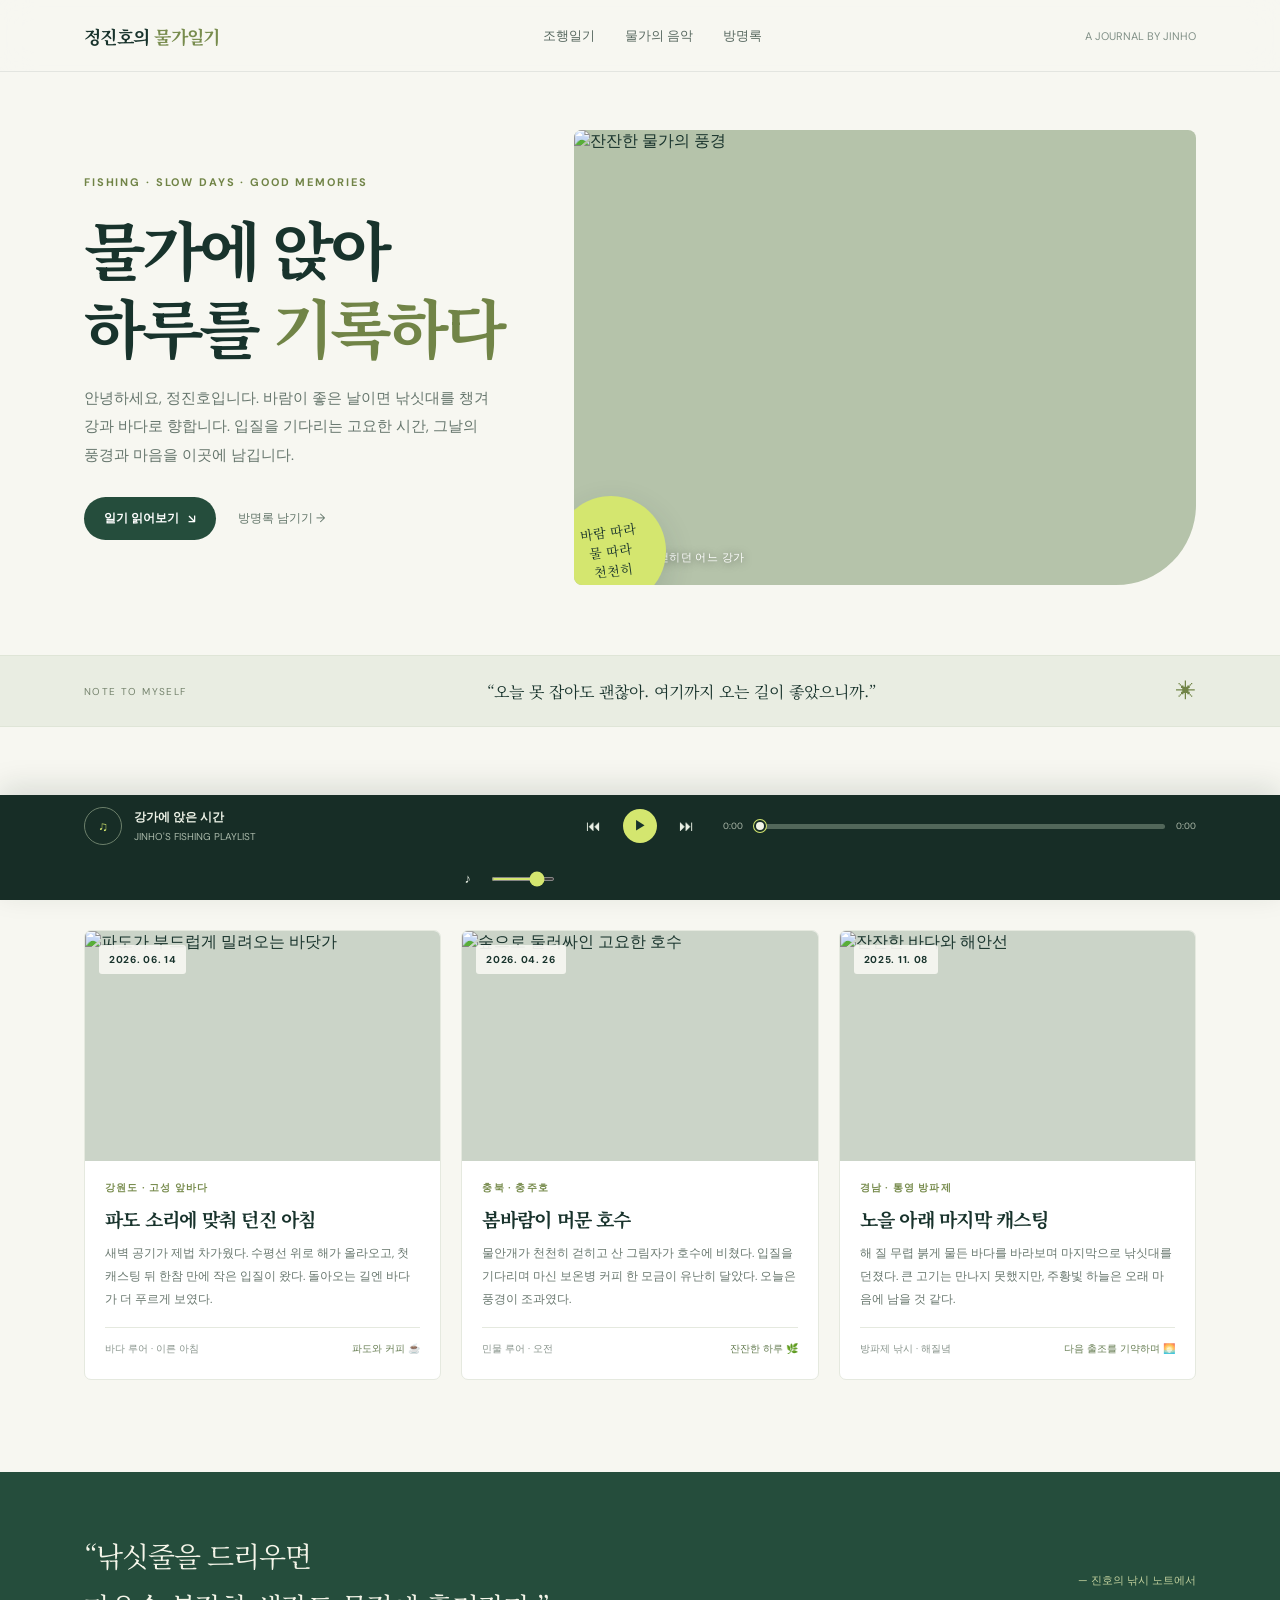
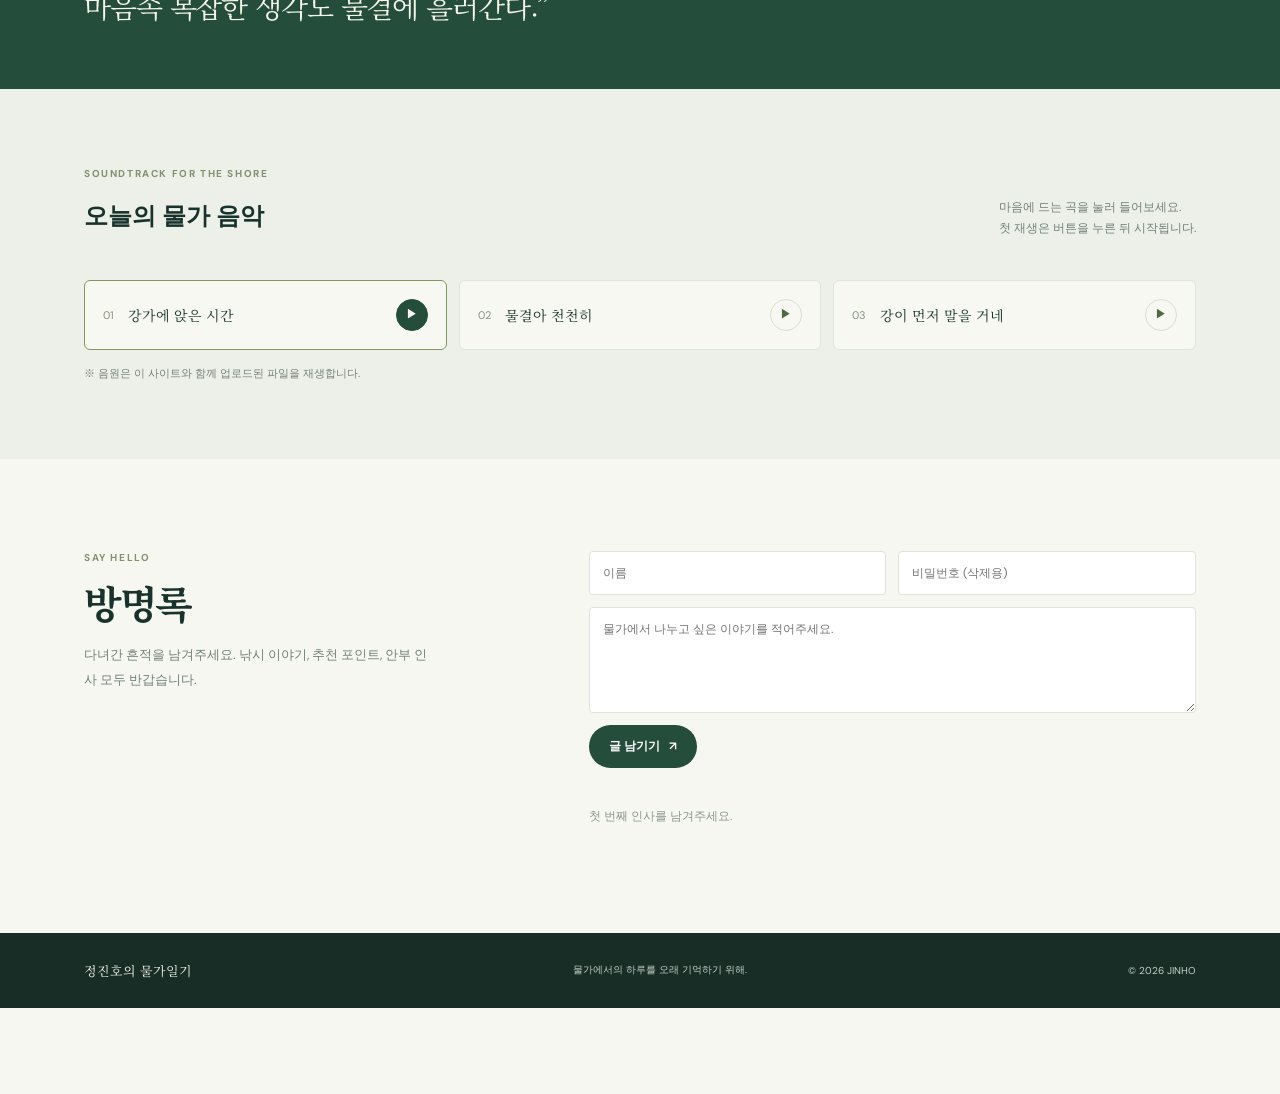
==== commit 5052b9be: "Add files via upload" ====
--- a/index.html
+++ b/index.html
@@ -1,264 +1,68 @@
-<!DOCTYPE html>
-<html lang="ko" class="scroll-smooth">
+<!doctype html>
+<html lang="ko">
 <head>
-    <meta charset="UTF-8">
-    <meta name="viewport" content="width=device-width, initial-scale=1.0">
-    <title>정진호의 낚시 일기 | Angler's Life</title>
-    <!-- Tailwind CSS CDN -->
-    <script src="https://cdn.tailwindcss.com"></script>
-    <script>
-        tailwind.config = {
-            darkMode: 'class',
-            theme: {
-                extend: {
-                    colors: {
-                        ocean: {
-                            50: '#f0f9ff',
-                            100: '#e0f2fe',
-                            500: '#0284c7',
-                            600: '#0369a1',
-                            700: '#0369a1',
-                            800: '#075985',
-                            900: '#0c4a6e',
-                        }
-                    }
-                }
-            }
-        }
-    </script>
-    <!-- FontAwesome Icons -->
-    <link rel="stylesheet" href="https://cdnjs.cloudflare.com/ajax/libs/font-awesome/6.4.0/css/all.min.css">
-    <style>
-        @import url('https://fonts.googleapis.com/css2?family=Noto+Sans+KR:wght@300;400;500;700&display=swap');
-        
-        body {
-            font-family: 'Noto Sans KR', -apple-system, BlinkMacSystemFont, sans-serif;
-            transition: background-color 0.3s ease, color 0.3s ease;
-        }
-
-        .glass-header {
-            background-color: rgba(255, 255, 255, 0.85);
-            backdrop-filter: blur(12px);
-        }
-
-        .dark .glass-header {
-            background-color: rgba(15, 23, 42, 0.85);
-            backdrop-filter: blur(12px);
-        }
-
-        .card-hover {
-            transition: transform 0.3s cubic-bezier(0.4, 0, 0.2, 1), box-shadow 0.3s cubic-bezier(0.4, 0, 0.2, 1);
-        }
-
-        .card-hover:hover {
-            transform: translateY(-6px);
-            box-shadow: 0 12px 24px -10px rgba(2, 132, 199, 0.25);
-        }
-
-        ::-webkit-scrollbar { width: 8px; }
-        ::-webkit-scrollbar-track { background: #f1f5f9; }
-        .dark ::-webkit-scrollbar-track { background: #0f172a; }
-        ::-webkit-scrollbar-thumb { background: #38bdf8; border-radius: 4px; }
-        ::-webkit-scrollbar-thumb:hover { background: #0284c7; }
-    </style>
+  <meta charset="utf-8">
+  <meta name="viewport" content="width=device-width, initial-scale=1">
+  <meta name="theme-color" content="#102923">
+  <meta name="description" content="정진호의 낚시 일기. 물가에서 보낸 하루와 오래 남는 순간을 기록합니다.">
+  <title>정진호의 물가일기</title>
+  <link rel="preconnect" href="https://fonts.googleapis.com">
+  <link rel="preconnect" href="https://fonts.gstatic.com" crossorigin>
+  <link href="https://fonts.googleapis.com/css2?family=DM+Sans:wght@400;500;600;700&family=Noto+Serif+KR:wght@400;500;600;700&display=swap" rel="stylesheet">
+  <style>
+    :root{--ink:#18332c;--muted:#718079;--paper:#f7f7f1;--white:#fff;--green:#254d3c;--lime:#d4e66f;--line:#e5e9df;--serif:'Noto Serif KR',serif;--sans:'DM Sans','Noto Sans KR',sans-serif}
+    *{box-sizing:border-box}html{scroll-behavior:smooth;scroll-padding-top:88px}body{margin:0;background:var(--paper);color:var(--ink);font-family:var(--sans);padding-bottom:86px}a{color:inherit;text-decoration:none}button,input,textarea{font:inherit}button{cursor:pointer}
+    .nav{height:72px;position:sticky;top:0;z-index:10;background:rgba(247,247,241,.9);backdrop-filter:blur(16px);border-bottom:1px solid rgba(24,51,44,.09)}.nav-inner{height:100%;max-width:1160px;padding:0 24px;margin:auto;display:flex;align-items:center;justify-content:space-between}.brand{font-family:var(--serif);font-weight:700;font-size:18px;letter-spacing:-.04em}.brand span{color:#788c4e}.nav-links{display:flex;gap:30px;font-size:13px;color:#586960}.nav-links a:hover{color:var(--green)}.nav-note{font-size:11px;color:#819087}
+    .hero{max-width:1160px;padding:58px 24px 70px;margin:auto;display:grid;grid-template-columns:.83fr 1.17fr;gap:48px;align-items:center}.eyebrow{font-size:11px;letter-spacing:.17em;text-transform:uppercase;color:#718447;font-weight:700}.hero h1{font-family:var(--serif);font-size:clamp(38px,5vw,64px);line-height:1.22;letter-spacing:-.07em;margin:19px 0 20px}.hero h1 em{font-style:normal;color:#718447}.hero p{font-size:15px;line-height:1.9;color:#66766d;max-width:410px;margin:0}.hero-cta{display:flex;gap:12px;margin-top:28px;align-items:center}.btn{border:0;border-radius:999px;padding:13px 20px;background:var(--green);color:white;font-size:12px;font-weight:600;display:inline-flex;align-items:center;gap:9px}.btn:hover{background:#17392b}.text-link{font-size:12px;color:#63766a;padding:10px}.hero-image{height:455px;position:relative;border-radius:8px 8px 80px 8px;overflow:hidden;background:#b5c3aa}.hero-image img{width:100%;height:100%;object-fit:cover;display:block}.photo-caption{position:absolute;bottom:20px;left:20px;color:white;font-size:11px;text-shadow:0 1px 8px #0009;letter-spacing:.04em}.hero-stamp{position:absolute;bottom:-21px;left:-18px;width:110px;height:110px;border-radius:50%;background:var(--lime);display:grid;place-items:center;text-align:center;font-family:var(--serif);font-size:13px;line-height:1.5;transform:rotate(-8deg);box-shadow:0 10px 30px #18332c22}
+    .intro-strip{background:#e9ede2;border-block:1px solid #dfe5d7}.strip-inner{max-width:1160px;margin:auto;padding:22px 24px;display:flex;align-items:center;justify-content:space-between;gap:20px}.strip-label{font-size:10px;letter-spacing:.14em;text-transform:uppercase;color:#75836d}.strip-text{font-family:var(--serif);font-size:16px}.strip-mark{font-size:20px;color:#718447}
+    .section{max-width:1160px;margin:auto;padding:92px 24px}.section-head{display:flex;justify-content:space-between;align-items:end;gap:20px;margin-bottom:32px}.section-kicker{font-size:10px;color:#82916d;letter-spacing:.16em;font-weight:700}.section h2{font-family:var(--serif);font-size:clamp(28px,3.2vw,39px);letter-spacing:-.06em;margin:10px 0 0}.section-sub{font-size:12px;color:var(--muted);line-height:1.8;max-width:320px}.entries{display:grid;grid-template-columns:repeat(3,1fr);gap:20px}.entry{background:var(--white);border:1px solid var(--line);border-radius:7px;overflow:hidden;transition:transform .25s,box-shadow .25s}.entry:hover{transform:translateY(-5px);box-shadow:0 18px 36px #18332c0c}.entry-photo{height:230px;position:relative;background:#cbd4c8}.entry-photo img{width:100%;height:100%;object-fit:cover;display:block}.entry-date{position:absolute;left:14px;top:14px;background:#f7f7f1ed;border-radius:3px;padding:8px 10px;font-size:10px;font-weight:700;letter-spacing:.07em}.entry-body{padding:20px 20px 23px}.place{font-size:10px;color:#788c4e;letter-spacing:.12em;font-weight:700}.entry h3{font-family:var(--serif);font-size:19px;letter-spacing:-.04em;margin:10px 0}.entry p{font-size:12px;color:#69786f;line-height:1.9;margin:0}.entry-meta{display:flex;justify-content:space-between;border-top:1px solid var(--line);padding-top:14px;margin-top:17px;font-size:10px;color:#87938b}.entry-meta span:last-child{color:#647b50}
+    .quote-band{background:var(--green);color:#f5f5e9}.quote-inner{max-width:1160px;margin:auto;padding:58px 24px;display:flex;justify-content:space-between;align-items:center;gap:40px}.quote-inner blockquote{font-family:var(--serif);font-size:clamp(19px,2.5vw,28px);line-height:1.8;letter-spacing:-.04em;margin:0;max-width:720px}.quote-sign{font-size:11px;color:#c2d19e;white-space:nowrap}
+    .music-section{background:#edf0e8}.music-wrap{max-width:1160px;margin:auto;padding:78px 24px}.music-top{display:flex;justify-content:space-between;align-items:end;margin-bottom:28px;gap:24px}.tracks{display:grid;grid-template-columns:repeat(3,1fr);gap:12px}.track{background:#f8f8f2;border:1px solid #dfe5d8;border-radius:6px;padding:18px;display:flex;align-items:center;gap:14px;text-align:left;color:var(--ink);transition:border-color .2s}.track:hover,.track.active{border-color:#84975e}.track-num{font-size:11px;color:#87937b}.track-name{font-family:var(--serif);font-size:14px;flex:1}.track-play{width:32px;height:32px;border:1px solid #d8dfd2;border-radius:50%;background:transparent;color:#4f6944;display:grid;place-items:center;font-size:12px}.track.active .track-play{background:var(--green);color:white;border-color:var(--green)}.music-hint{font-size:11px;color:#758178;margin:16px 0 0}
+    .guestbook{display:grid;grid-template-columns:.85fr 1.15fr;gap:56px;align-items:start}.guest-copy p{font-size:13px;line-height:1.9;color:#708078;max-width:350px}.guest-form{display:grid;grid-template-columns:1fr 1fr;gap:12px}.guest-form input,.guest-form textarea{border:1px solid #dfe5db;background:#fff;border-radius:4px;padding:13px;color:var(--ink);font-size:12px;outline:none}.guest-form input:focus,.guest-form textarea:focus{border-color:#81945c}.guest-form textarea{grid-column:1/-1;min-height:106px;resize:vertical}.guest-form button{justify-self:start}.guest-list{margin-top:24px;display:grid;gap:10px}.guest-message{background:white;border:1px solid var(--line);padding:15px 17px;border-radius:4px}.guest-message-head{display:flex;justify-content:space-between;font-size:11px;font-weight:700}.guest-message time{font-size:10px;color:#99a39b;font-weight:400}.guest-message p{font-size:12px;line-height:1.8;color:#66766d;margin:8px 0 0;white-space:pre-wrap;word-break:break-word}.empty-note{font-size:12px;color:#8b978e;padding:16px 0}
+    footer{background:#172d26;color:#c6d0c6}.footer-inner{max-width:1160px;margin:auto;padding:28px 24px;display:flex;justify-content:space-between;align-items:center;font-size:10px}.footer-brand{font-family:var(--serif);font-size:13px;color:#f2f3e8}.player{position:fixed;z-index:20;bottom:0;left:0;right:0;background:#172d26;color:#eff4e9;box-shadow:0 -8px 28px #12271d21}.player-inner{max-width:1160px;margin:auto;min-height:76px;padding:12px 24px;display:grid;grid-template-columns:1fr auto 1fr;gap:24px;align-items:center}.now-playing{display:flex;align-items:center;gap:12px;min-width:0}.vinyl{width:38px;height:38px;border:1px solid #6c806b;border-radius:50%;display:grid;place-items:center;color:#d4e66f;font-size:13px;flex:none}.now-title{font-size:12px;font-weight:600;white-space:nowrap;overflow:hidden;text-overflow:ellipsis}.now-sub{font-size:10px;color:#aab9aa;margin-top:4px}.player-controls{display:flex;align-items:center;gap:17px}.player-controls button,.volume-btn{color:#eaf0e5;background:none;border:0;font-size:15px;padding:5px}.player-controls .main-play{width:34px;height:34px;border-radius:50%;background:var(--lime);color:var(--ink);font-size:13px}.progress-area{display:flex;align-items:center;gap:9px;min-width:0}.time{font-size:9px;color:#acb9aa;font-variant-numeric:tabular-nums}.seek{--p:0%;height:5px;flex:1;min-width:40px;appearance:none;border:0;border-radius:10px;outline:none;background:linear-gradient(to right,#d4e66f 0%,#d4e66f var(--p),#52675a var(--p),#52675a 100%);cursor:pointer}.seek::-webkit-slider-thumb{appearance:none;width:12px;height:12px;border-radius:50%;background:#f3f5e8;border:2px solid #172d26;box-shadow:0 0 0 1px #d4e66f}.seek::-moz-range-thumb{width:9px;height:9px;border-radius:50%;background:#f3f5e8;border:2px solid #172d26;box-shadow:0 0 0 1px #d4e66f}.player-right{display:flex;align-items:center;gap:12px;justify-content:flex-end}.volume{width:64px;height:4px;accent-color:#d4e66f}.player-right button{background:none;border:0;color:#eaf0e5;font-size:13px}.toast{position:fixed;bottom:98px;left:50%;transform:translateX(-50%);z-index:30;padding:10px 16px;border-radius:99px;background:#243c31;color:white;font-size:11px;opacity:0;pointer-events:none;transition:opacity .2s}.toast.show{opacity:1}
+    @media(max-width:800px){.hero{grid-template-columns:1fr;gap:32px;padding-top:42px}.hero-copy{max-width:620px}.hero-image{height:390px}.entries{grid-template-columns:repeat(2,1fr)}.entry:last-child{display:none}.guestbook{grid-template-columns:1fr;gap:26px}.player-inner{grid-template-columns:1fr auto;gap:8px 16px}.player-controls{grid-row:1;grid-column:2}.progress-area{grid-row:2;grid-column:1/-1}.now-playing{grid-row:1;grid-column:1}.player-right{display:none}.player{padding-bottom:env(safe-area-inset-bottom)}}
+    @media(max-width:560px){.nav{height:62px}.nav-inner{padding:0 18px}.nav-links{gap:15px;font-size:11px}.nav-note{display:none}.hero{padding:34px 18px 50px}.hero-image{height:310px;border-bottom-right-radius:54px}.hero h1{font-size:42px}.intro-strip .strip-text{font-size:13px}.strip-inner{padding:17px 18px}.strip-label{font-size:9px}.strip-mark{display:none}.section{padding:66px 18px}.section-head{align-items:start;flex-direction:column;margin-bottom:22px}.section-sub{max-width:100%}.entries{grid-template-columns:1fr;gap:14px}.entry:last-child{display:block}.entry-photo{height:220px}.quote-inner{padding:43px 18px;display:block}.quote-sign{display:block;margin-top:17px}.music-wrap{padding:58px 18px}.tracks{grid-template-columns:1fr;gap:8px}.track{padding:14px}.guest-form{grid-template-columns:1fr}.guest-form textarea{grid-column:auto}.footer-inner{padding:24px 18px;gap:10px;align-items:start;flex-direction:column}.player-inner{padding:10px 16px;min-height:70px;grid-template-columns:minmax(0,1fr) auto}.player-controls{gap:10px}.progress-area{gap:6px}.now-title{max-width:190px}}
+    @media(prefers-reduced-motion:reduce){html{scroll-behavior:auto}*,*::before,*::after{transition:none!important}}
+  </style>
 </head>
-<body class="bg-slate-50 dark:bg-slate-900 text-slate-800 dark:text-slate-100 min-h-screen flex flex-col pt-12">
-
-    <!-- Sticky Audio Player Bar (Top) -->
-    <div id="bgmBar" class="fixed top-0 left-0 right-0 z-50 bg-slate-900 text-white border-b border-slate-800 shadow-lg px-4 py-2 flex items-center justify-between gap-4 text-xs md:text-sm">
-        <div class="flex items-center gap-3 overflow-hidden">
-            <button id="bgmPlayBtn" onclick="togglePlay()" class="w-8 h-8 rounded-full bg-sky-500 hover:bg-sky-400 text-white flex items-center justify-center shrink-0 transition-all shadow-md">
-                <i id="bgmPlayIcon" class="fa-solid fa-play ml-0.5"></i>
-            </button>
-            <div class="flex flex-col min-w-0">
-                <div class="flex items-center gap-2">
-                    <span class="inline-block w-2 h-2 rounded-full bg-sky-400 animate-pulse"></span>
-                    <span id="currentTrackTitle" class="font-bold truncate text-slate-100">강가에 앉은 시간</span>
-                </div>
-                <span id="currentTrackArtist" class="text-[11px] text-slate-400 truncate">정진호의 힐링 낚시 BGM</span>
-            </div>
-        </div>
-
-        <div class="flex items-center gap-3 shrink-0">
-            <div class="hidden sm:flex items-center gap-2 w-32 md:w-48">
-                <span id="currentTimeText" class="text-[10px] text-slate-400">0:00</span>
-                <input type="range" id="bgmSeekBar" value="0" min="0" max="100" class="w-full h-1 bg-slate-700 rounded-lg appearance-none cursor-pointer accent-sky-400" oninput="seekAudio(this.value)">
-                <span id="durationTimeText" class="text-[10px] text-slate-400">0:00</span>
-            </div>
-
-            <div class="flex items-center gap-1">
-                <button onclick="prevTrack()" class="p-1.5 text-slate-400 hover:text-white transition-colors" title="이전 곡">
-                    <i class="fa-solid fa-backward-step"></i>
-                </button>
-                <button onclick="nextTrack()" class="p-1.5 text-slate-400 hover:text-white transition-colors" title="다음 곡">
-                    <i class="fa-solid fa-forward-step"></i>
-                </button>
-                <button onclick="toggleMute()" class="p-1.5 text-slate-400 hover:text-white transition-colors" title="음소거">
-                    <i id="bgmMuteIcon" class="fa-solid fa-volume-high"></i>
-                </button>
-            </div>
-        </div>
-
-        <!-- Hidden Audio Element -->
-        <audio id="audioPlayer" preload="auto"></audio>
-    </div>
-
-    <!-- Header Banner -->
-    <header class="relative h-[420px] md:h-[480px] bg-cover bg-center flex flex-col justify-center items-center text-center px-4 text-white shadow-lg overflow-hidden" 
-            style="background-image: linear-gradient(to bottom, rgba(15, 23, 42, 0.6), rgba(15, 23, 42, 0.8)), url('https://images.unsplash.com/photo-1544551763-46a013bb70d5?auto=format&fit=crop&w=1600&q=80');">
-        <div class="relative z-10 max-w-3xl">
-            <span class="inline-block px-4 py-1.5 bg-sky-500/80 backdrop-blur-md rounded-full text-xs md:text-sm font-semibold tracking-wider uppercase mb-4 shadow-sm border border-sky-300/30">
-                🎣 Angler's Life & Journal
-            </span>
-            <h1 class="text-3xl md:text-5xl font-extrabold tracking-tight mb-4 text-white drop-shadow-md leading-tight">
-                인생은 낚시다: 정진호의 조행기
-            </h1>
-            <p class="text-base md:text-xl text-slate-200 font-light drop-shadow max-w-xl mx-auto">
-                물가를 찾아 떠나는 설렘, 손맛 끝에 느끼는 최고의 카타르시스
-            </p>
-        </div>
-        <div class="absolute bottom-0 left-0 right-0 h-12 bg-gradient-to-t from-slate-50 dark:from-slate-900 to-transparent"></div>
-    </header>
-
-    <!-- Navigation -->
-    <nav class="sticky top-12 z-40 glass-header border-b border-slate-200 dark:border-slate-800 shadow-sm">
-        <div class="max-w-6xl mx-auto px-4 sm:px-6 lg:px-8">
-            <div class="flex justify-between items-center h-16">
-                <a href="#" class="flex items-center gap-2 font-bold text-lg md:text-xl text-sky-600 dark:text-sky-400">
-                    <span class="text-2xl">🎣</span>
-                    <span class="hidden sm:inline">정진호의 낚시 일기</span>
-                </a>
-
-                <div class="hidden md:flex items-center space-x-6">
-                    <a href="#about" class="text-slate-600 dark:text-slate-300 hover:text-sky-600 dark:hover:text-sky-400 font-medium">앵글러 소개</a>
-                    <a href="#records" class="text-slate-600 dark:text-slate-300 hover:text-sky-600 dark:hover:text-sky-400 font-medium">대물 조행기</a>
-                    <a href="#gear" class="text-slate-600 dark:text-slate-300 hover:text-sky-600 dark:hover:text-sky-400 font-medium">주력 장비</a>
-                    <a href="#music" class="text-slate-600 dark:text-slate-300 hover:text-sky-600 dark:hover:text-sky-400 font-medium">출조 BGM</a>
-                </div>
-
-                <div class="flex items-center space-x-3">
-                    <button id="themeToggleBtn" aria-label="다크 모드 토글" class="p-2.5 rounded-xl bg-slate-100 dark:bg-slate-800 text-slate-700 dark:text-slate-300 hover:bg-slate-200 dark:hover:bg-slate-700">
-                        <i id="themeMoonIcon" class="fa-solid fa-moon text-lg hidden"></i>
-                        <i id="themeSunIcon" class="fa-solid fa-sun text-lg text-amber-400 hidden"></i>
-                    </button>
-                </div>
-            </div>
-        </div>
-    </nav>
-
-    <!-- Main Content -->
-    <main class="flex-grow max-w-6xl w-full mx-auto px-4 sm:px-6 lg:px-8 py-10 space-y-16">
-        <!-- About Section -->
-        <section id="about" class="scroll-mt-28">
-            <div class="flex flex-col md:flex-row items-center gap-8 bg-white dark:bg-slate-800 p-6 md:p-8 rounded-2xl shadow-sm border border-slate-200/80 dark:border-slate-700/60">
-                <img src="https://images.unsplash.com/photo-1516467508483-a7212febe31a?auto=format&fit=crop&w=400&q=80" alt="프로필" class="w-36 h-36 md:w-44 md:h-44 rounded-full object-cover">
-                <div class="text-center md:text-left space-y-3">
-                    <h2 class="text-2xl md:text-3xl font-bold text-slate-900 dark:text-white">안녕하세요! 주말마다 물가로 향하는 정진호입니다.</h2>
-                    <p class="text-slate-600 dark:text-slate-300 text-sm md:text-base">민물 루어낚시부터 바다 선상낚시까지 물고기가 있는 곳이라면 어디든 달려갑니다.</p>
-                </div>
-            </div>
-        </section>
-
-        <!-- Music Section -->
-        <section id="music" class="scroll-mt-28 space-y-6">
-            <div class="border-b border-slate-200 dark:border-slate-800 pb-4">
-                <h2 class="text-2xl md:text-3xl font-bold text-sky-800 dark:text-sky-400 flex items-center gap-2">
-                    <i class="fa-solid fa-music text-sky-500 text-xl"></i>
-                    <span>정진호의 추천 출조 BGM</span>
-                </h2>
-                <p class="text-sm text-slate-500 dark:text-slate-400 mt-1">버튼을 클릭하면 노래가 바로 재생됩니다.</p>
-            </div>
-            <div class="grid grid-cols-1 md:grid-cols-3 gap-6">
-                <div class="bg-white dark:bg-slate-800 p-6 rounded-2xl border border-slate-200/80 dark:border-slate-700/60 space-y-3">
-                    <h3 class="font-bold text-slate-900 dark:text-white">강가에 앉은 시간</h3>
-                    <button onclick="playTrack(0)" class="w-full py-2.5 bg-sky-600 text-white hover:bg-sky-700 text-xs font-bold rounded-xl shadow-md transition-all flex items-center justify-center gap-1.5">
-                        <i class="fa-solid fa-play"></i> 이 노래 재생하기
-                    </button>
-                </div>
-                <div class="bg-white dark:bg-slate-800 p-6 rounded-2xl border border-slate-200/80 dark:border-slate-700/60 space-y-3">
-                    <h3 class="font-bold text-slate-900 dark:text-white">물결아 천천히</h3>
-                    <button onclick="playTrack(1)" class="w-full py-2.5 bg-teal-600 text-white hover:bg-teal-700 text-xs font-bold rounded-xl shadow-md transition-all flex items-center justify-center gap-1.5">
-                        <i class="fa-solid fa-play"></i> 이 노래 재생하기
-                    </button>
-                </div>
-                <div class="bg-white dark:bg-slate-800 p-6 rounded-2xl border border-slate-200/80 dark:border-slate-700/60 space-y-3">
-                    <h3 class="font-bold text-slate-900 dark:text-white">강이 먼저 말을 거네</h3>
-                    <button onclick="playTrack(2)" class="w-full py-2.5 bg-indigo-600 text-white hover:bg-indigo-700 text-xs font-bold rounded-xl shadow-md transition-all flex items-center justify-center gap-1.5">
-                        <i class="fa-solid fa-play"></i> 이 노래 재생하기
-                    </button>
-                </div>
-            </div>
-        </section>
-    </main>
-
-    <footer class="bg-slate-900 text-slate-400 py-6 text-center text-xs mt-auto">
-        <p>&copy; 2026 정진호의 낚시 일기. All Rights Reserved.</p>
-    </footer>
-
-    <script>
-        /* 파일명 설정 */
-        const PLAYLIST = [
-            { title: "강가에 앉은 시간", artist: "정진호의 BGM", src: "bgm1.mp3" },
-            { title: "물결아 천천히", artist: "정진호의 BGM", src: "bgm2.mp3" },
-            { title: "강이 먼저 말을 거네", artist: "정진호의 BGM", src: "bgm3.mp3" }
-        ];
-
-        let currentTrackIndex = 0;
-        let isPlaying = false;
-        const audioPlayer = document.getElementById('audioPlayer');
-        const bgmPlayIcon = document.getElementById('bgmPlayIcon');
-        const currentTrackTitle = document.getElementById('currentTrackTitle');
-
-        function loadTrack(index) {
-            currentTrackIndex = index;
-            audioPlayer.src = PLAYLIST[index].src;
-            currentTrackTitle.innerText = PLAYLIST[index].title;
-        }
-
-        function playTrack(index) {
-            if (index !== undefined) loadTrack(index);
-            
-            audioPlayer.play().then(() => {
-                isPlaying = true;
-                bgmPlayIcon.className = "fa-solid fa-pause";
-            }).catch(err => {
-                alert("음원 파일(bgm1.mp3, bgm2.mp3, bgm3.mp3)이 같은 폴더에 있는지 확인해 주세요.");
-            });
-        }
-
-        function togglePlay() {
-            if (isPlaying) {
-                audioPlayer.pause();
-                isPlaying = false;
-                bgmPlayIcon.className = "fa-solid fa-play ml-0.5";
-            } else {
-                playTrack(currentTrackIndex);
-            }
-        }
-
-        function prevTrack() {
-            currentTrackIndex = (currentTrackIndex - 1 + PLAYLIST.length) % PLAYLIST.length;
-            playTrack(currentTrackIndex);
-        }
-
-        function nextTrack() {
-            currentTrackIndex = (currentTrackIndex + 1) % PLAYLIST.length;
-            playTrack(currentTrackIndex);
-        }
-
-        function toggleMute() {
-            audioPlayer.muted = !audioPlayer.muted;
-        }
-
-        function seekAudio(value) {
-            if (audioPlayer.duration) audioPlayer.currentTime = (value / 100) * audioPlayer.duration;
-        }
-
-        audioPlayer.addEventListener('ended', () => nextTrack());
-
-        document.addEventListener('DOMContentLoaded', () => {
-            loadTrack(0);
-        });
-    </script>
+<body>
+  <nav class="nav"><div class="nav-inner"><a href="#top" class="brand">정진호의 <span>물가일기</span></a><div class="nav-links"><a href="#journal">조행일기</a><a href="#music">물가의 음악</a><a href="#guestbook">방명록</a></div><span class="nav-note">A JOURNAL BY JINHO</span></div></nav>
+  <main id="top">
+    <section class="hero">
+      <div class="hero-copy"><div class="eyebrow">FISHING · SLOW DAYS · GOOD MEMORIES</div><h1>물가에 앉아<br>하루를 <em>기록하다</em></h1><p>안녕하세요, 정진호입니다. 바람이 좋은 날이면 낚싯대를 챙겨 강과 바다로 향합니다. 입질을 기다리는 고요한 시간, 그날의 풍경과 마음을 이곳에 남깁니다.</p><div class="hero-cta"><a class="btn" href="#journal">일기 읽어보기 <span>↘</span></a><a class="text-link" href="#guestbook">방명록 남기기 →</a></div></div>
+      <div class="hero-image"><img src="https://images.unsplash.com/photo-1473116763249-2faaef81ccda?auto=format&fit=crop&w=1500&q=85" alt="잔잔한 물가의 풍경"><div class="photo-caption">아침 안개가 걷히던 어느 강가</div><div class="hero-stamp">바람 따라<br>물 따라<br>천천히</div></div>
+    </section>
+    <div class="intro-strip"><div class="strip-inner"><span class="strip-label">NOTE TO MYSELF</span><span class="strip-text">“오늘 못 잡아도 괜찮아. 여기까지 오는 길이 좋았으니까.”</span><span class="strip-mark">✳</span></div></div>
+    <section class="section" id="journal"><div class="section-head"><div><div class="section-kicker">FIELD NOTES · 2025—2026</div><h2>물가에서 보낸 날들</h2></div><p class="section-sub">낚시의 결과보다 그날의 공기와 풍경을 더 오래 기억하고 싶어서, 한 장면씩 적어 둡니다.</p></div>
+      <div class="entries">
+        <article class="entry"><div class="entry-photo"><img src="https://images.unsplash.com/photo-1500375592092-40eb2168fd21?auto=format&fit=crop&w=900&q=80" alt="파도가 부드럽게 밀려오는 바닷가" loading="lazy"><span class="entry-date">2026. 06. 14</span></div><div class="entry-body"><div class="place">강원도 · 고성 앞바다</div><h3>파도 소리에 맞춰 던진 아침</h3><p>새벽 공기가 제법 차가웠다. 수평선 위로 해가 올라오고, 첫 캐스팅 뒤 한참 만에 작은 입질이 왔다. 돌아오는 길엔 바다가 더 푸르게 보였다.</p><div class="entry-meta"><span>바다 루어 · 이른 아침</span><span>파도와 커피 ☕</span></div></div></article>
+        <article class="entry"><div class="entry-photo"><img src="https://images.unsplash.com/photo-1437482078695-73f5ca6c96e2?auto=format&fit=crop&w=900&q=80" alt="숲으로 둘러싸인 고요한 호수" loading="lazy"><span class="entry-date">2026. 04. 26</span></div><div class="entry-body"><div class="place">충북 · 충주호</div><h3>봄바람이 머문 호수</h3><p>물안개가 천천히 걷히고 산 그림자가 호수에 비쳤다. 입질을 기다리며 마신 보온병 커피 한 모금이 유난히 달았다. 오늘은 풍경이 조과였다.</p><div class="entry-meta"><span>민물 루어 · 오전</span><span>잔잔한 하루 🌿</span></div></div></article>
+        <article class="entry"><div class="entry-photo"><img src="https://images.unsplash.com/photo-1518837695005-2083093ee35b?auto=format&fit=crop&w=900&q=80" alt="잔잔한 바다와 해안선" loading="lazy"><span class="entry-date">2025. 11. 08</span></div><div class="entry-body"><div class="place">경남 · 통영 방파제</div><h3>노을 아래 마지막 캐스팅</h3><p>해 질 무렵 붉게 물든 바다를 바라보며 마지막으로 낚싯대를 던졌다. 큰 고기는 만나지 못했지만, 주황빛 하늘은 오래 마음에 남을 것 같다.</p><div class="entry-meta"><span>방파제 낚시 · 해질녘</span><span>다음 출조를 기약하며 🌅</span></div></div></article>
+      </div>
+    </section>
+    <section class="quote-band"><div class="quote-inner"><blockquote>“낚싯줄을 드리우면<br>마음속 복잡한 생각도 물결에 흘러간다.”</blockquote><span class="quote-sign">— 진호의 낚시 노트에서</span></div></section>
+    <section class="music-section" id="music"><div class="music-wrap"><div class="music-top"><div><div class="section-kicker">SOUNDTRACK FOR THE SHORE</div><h2>오늘의 물가 음악</h2></div><p class="section-sub">마음에 드는 곡을 눌러 들어보세요.<br>첫 재생은 버튼을 누른 뒤 시작됩니다.</p></div><div class="tracks" id="trackList"></div><p class="music-hint">※ 음원은 이 사이트와 함께 업로드된 파일을 재생합니다.</p></div></section>
+    <section class="section" id="guestbook"><div class="guestbook"><div class="guest-copy"><div class="section-kicker">SAY HELLO</div><h2>방명록</h2><p>다녀간 흔적을 남겨주세요. 낚시 이야기, 추천 포인트, 안부 인사 모두 반갑습니다.</p></div><div><form class="guest-form" id="guestForm"><input id="guestName" maxlength="24" placeholder="이름" aria-label="이름" required><input id="guestPassword" type="password" maxlength="20" placeholder="비밀번호 (삭제용)" aria-label="비밀번호"><textarea id="guestText" maxlength="400" placeholder="물가에서 나누고 싶은 이야기를 적어주세요." aria-label="방명록 내용" required></textarea><button class="btn" type="submit">글 남기기 <span>↗</span></button></form><div class="guest-list" id="guestList" aria-live="polite"></div></div></div></section>
+  </main>
+  <footer><div class="footer-inner"><span class="footer-brand">정진호의 물가일기</span><span>물가에서의 하루를 오래 기억하기 위해.</span><span>© 2026 JINHO</span></div></footer>
+  <div class="player" aria-label="음악 플레이어"><div class="player-inner"><div class="now-playing"><div class="vinyl">♫</div><div style="min-width:0"><div class="now-title" id="nowTitle">강가에 앉은 시간</div><div class="now-sub">JINHO'S FISHING PLAYLIST</div></div></div><div class="player-controls"><button type="button" id="prevBtn" aria-label="이전 곡">⏮</button><button type="button" class="main-play" id="playBtn" aria-label="재생">▶</button><button type="button" id="nextBtn" aria-label="다음 곡">⏭</button></div><div class="progress-area"><span class="time" id="currentTime">0:00</span><input id="seek" class="seek" type="range" min="0" max="1000" value="0" aria-label="재생 위치"><span class="time" id="duration">0:00</span></div><div class="player-right"><button type="button" id="muteBtn" aria-label="음소거">♪</button><input id="volume" class="volume" type="range" min="0" max="1" step="0.01" value="0.8" aria-label="음량"></div><audio id="audio" preload="metadata"></audio></div></div>
+  <div class="toast" id="toast" role="status"></div>
+  <script>
+    const tracks=[{title:'강가에 앉은 시간',file:'assets/bgm1.mp3'},{title:'물결아 천천히',file:'assets/bgm2.mp3'},{title:'강이 먼저 말을 거네',file:'assets/bgm3.mp3'}];
+    const audio=document.getElementById('audio'), playBtn=document.getElementById('playBtn'), seek=document.getElementById('seek');let trackIndex=0;
+    const trackList=document.getElementById('trackList');
+    tracks.forEach((track,i)=>{const button=document.createElement('button');button.type='button';button.className='track';button.innerHTML=`<span class="track-num">0${i+1}</span><span class="track-name"></span><span class="track-play">▶</span>`;button.querySelector('.track-name').textContent=track.title;button.addEventListener('click',()=>playTrack(i));trackList.append(button)});
+    function paintTrack(){document.getElementById('nowTitle').textContent=tracks[trackIndex].title;document.querySelectorAll('.track').forEach((el,i)=>{el.classList.toggle('active',i===trackIndex);el.querySelector('.track-play').textContent=i===trackIndex&&!audio.paused?'Ⅱ':'▶'})}
+    function playTrack(i){if(i!==undefined){trackIndex=i;audio.src=tracks[trackIndex].file;audio.load()}paintTrack();audio.play().then(()=>{playBtn.textContent='Ⅱ';playBtn.setAttribute('aria-label','일시정지');paintTrack()}).catch(()=>showToast('음원 파일을 찾을 수 없어요. assets 폴더도 GitHub에 올려주세요.'))}
+    function togglePlayback(){if(audio.paused){if(!audio.src)playTrack(trackIndex);else audio.play().then(()=>{playBtn.textContent='Ⅱ';paintTrack()}).catch(()=>showToast('재생을 시작할 수 없어요. 음원 파일을 확인해 주세요.'))}else{audio.pause();playBtn.textContent='▶';paintTrack()}}
+    function stepTrack(delta){trackIndex=(trackIndex+delta+tracks.length)%tracks.length;playTrack(trackIndex)}
+    function timeText(n){if(!Number.isFinite(n))return'0:00';return`${Math.floor(n/60)}:${String(Math.floor(n%60)).padStart(2,'0')}`}
+    function updateProgress(){if(!Number.isFinite(audio.duration)||audio.duration<=0)return;const pct=audio.currentTime/audio.duration*100;seek.value=Math.round(pct*10);seek.style.setProperty('--p',`${pct}%`);document.getElementById('currentTime').textContent=timeText(audio.currentTime)}
+    playBtn.addEventListener('click',togglePlayback);document.getElementById('prevBtn').addEventListener('click',()=>stepTrack(-1));document.getElementById('nextBtn').addEventListener('click',()=>stepTrack(1));audio.addEventListener('timeupdate',updateProgress);audio.addEventListener('loadedmetadata',()=>{document.getElementById('duration').textContent=timeText(audio.duration);updateProgress()});audio.addEventListener('play',()=>{playBtn.textContent='Ⅱ';paintTrack()});audio.addEventListener('pause',()=>{playBtn.textContent='▶';paintTrack()});audio.addEventListener('ended',()=>stepTrack(1));seek.addEventListener('input',()=>{if(Number.isFinite(audio.duration)&&audio.duration>0){audio.currentTime=Number(seek.value)/1000*audio.duration;updateProgress()}});document.getElementById('volume').addEventListener('input',e=>audio.volume=Number(e.target.value));document.getElementById('muteBtn').addEventListener('click',e=>{audio.muted=!audio.muted;e.currentTarget.textContent=audio.muted?'×':'♪'});paintTrack();
+    let toastTimer;function showToast(text){const toast=document.getElementById('toast');toast.textContent=text;toast.classList.add('show');clearTimeout(toastTimer);toastTimer=setTimeout(()=>toast.classList.remove('show'),2800)}
+    const guestForm=document.getElementById('guestForm'),guestList=document.getElementById('guestList');function getMessages(){try{return JSON.parse(localStorage.getItem('jinhoGuestbook')||'[]')}catch{return[]}}
+    function renderMessages(){const messages=getMessages();guestList.replaceChildren();if(!messages.length){const p=document.createElement('div');p.className='empty-note';p.textContent='첫 번째 인사를 남겨주세요.';guestList.append(p);return}messages.forEach(message=>{const card=document.createElement('article');card.className='guest-message';const head=document.createElement('div');head.className='guest-message-head';const name=document.createElement('span');name.textContent=message.name;const date=document.createElement('time');date.textContent=message.date;head.append(name,date);const body=document.createElement('p');body.textContent=message.text;card.append(head,body);guestList.append(card)})}
+    guestForm.addEventListener('submit',event=>{event.preventDefault();const messages=getMessages();messages.unshift({name:document.getElementById('guestName').value.trim(),text:document.getElementById('guestText').value.trim(),date:new Intl.DateTimeFormat('ko-KR',{dateStyle:'medium'}).format(new Date())});try{localStorage.setItem('jinhoGuestbook',JSON.stringify(messages.slice(0,50)))}catch{showToast('이 브라우저에 방명록을 저장할 수 없어요.');return}guestForm.reset();renderMessages();showToast('방명록을 남겼어요. 고맙습니다!')});renderMessages();
+  </script>
 </body>
-</html>+</html>
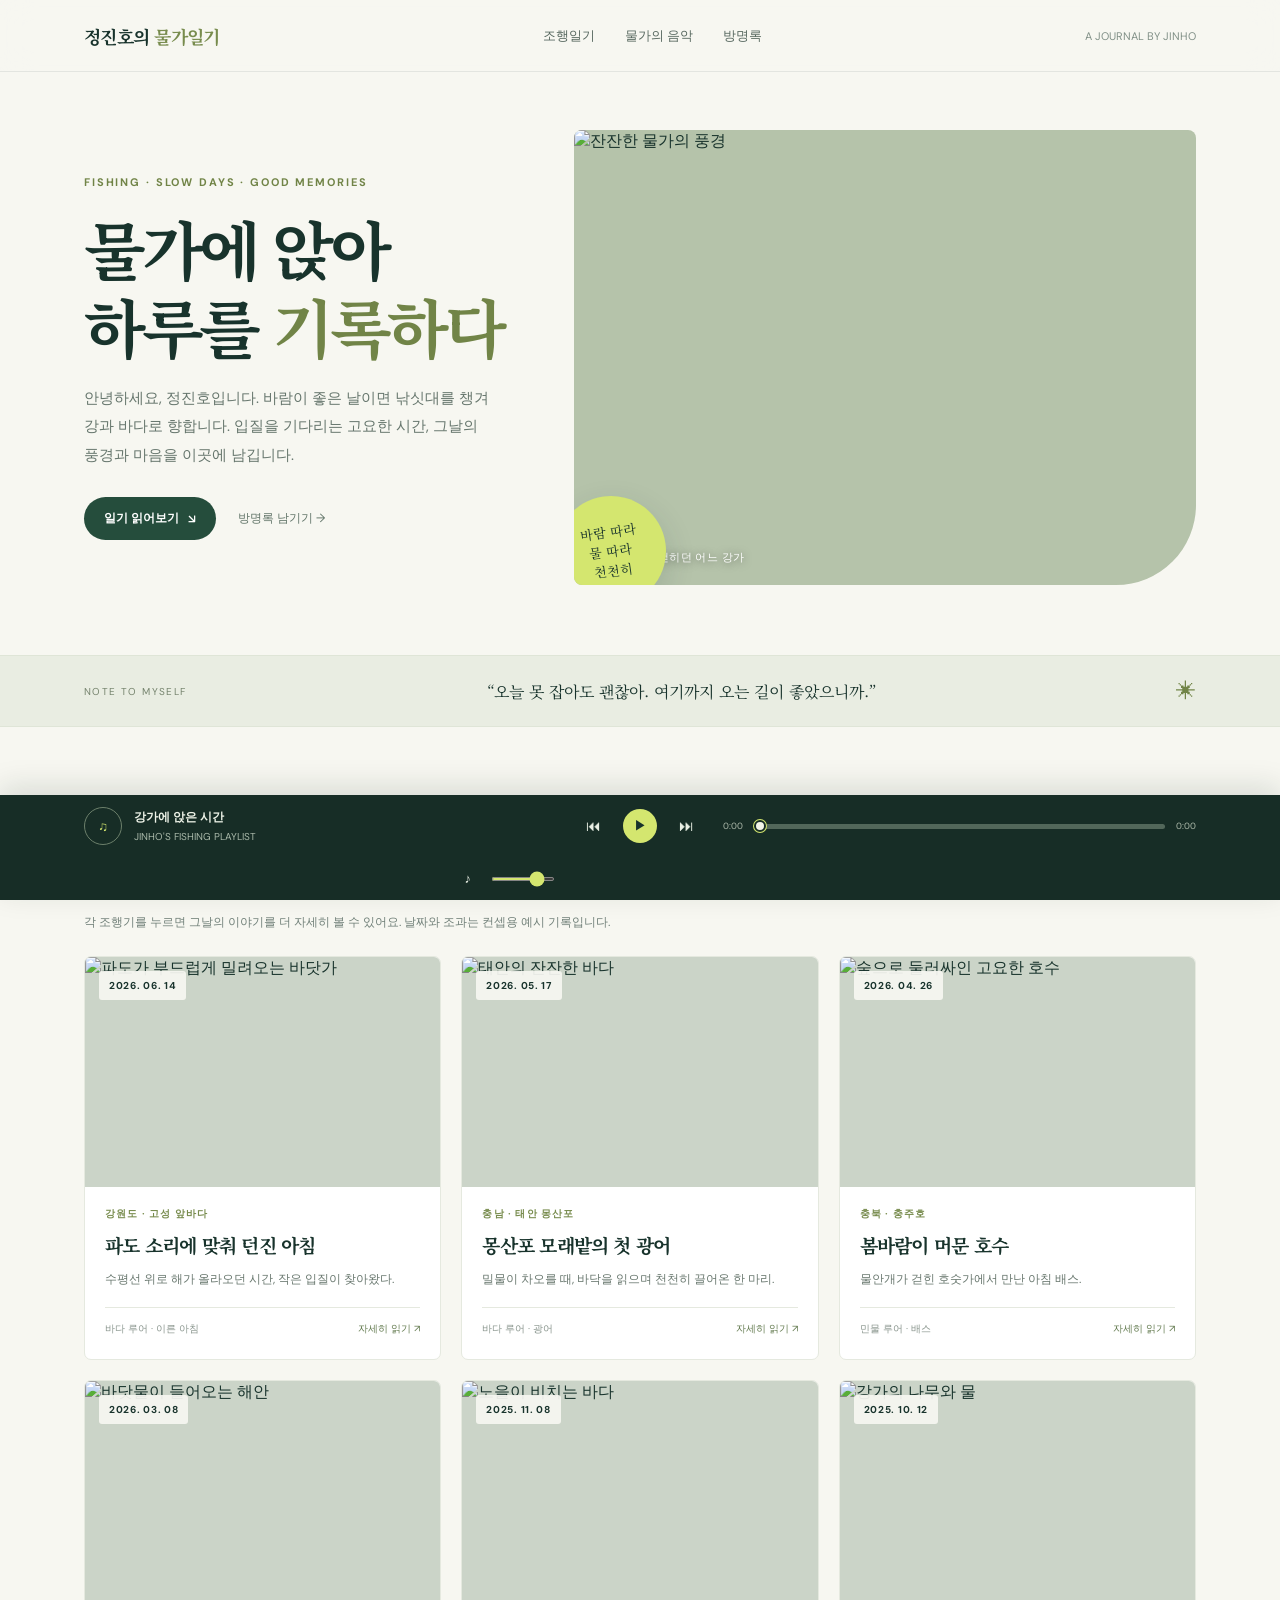
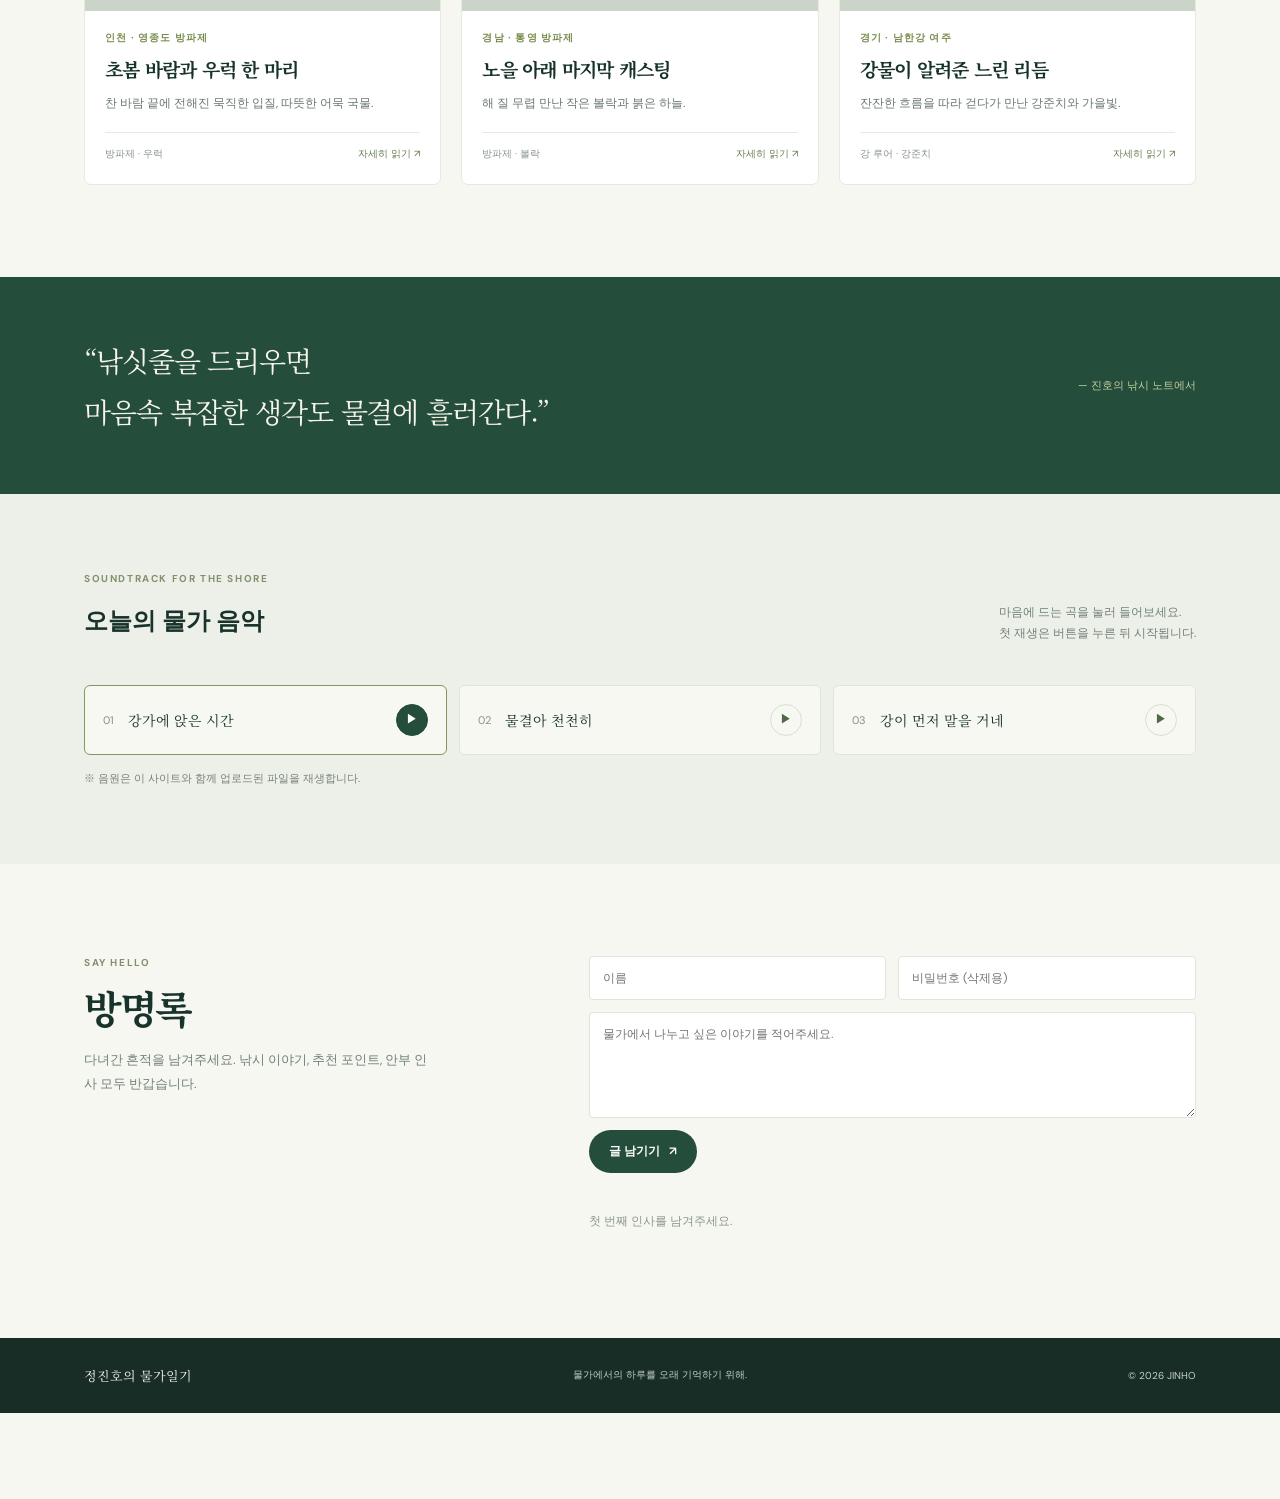
==== commit 29362897: "Add files via upload" ====
--- a/index.html
+++ b/index.html
@@ -34,10 +34,14 @@
     </section>
     <div class="intro-strip"><div class="strip-inner"><span class="strip-label">NOTE TO MYSELF</span><span class="strip-text">“오늘 못 잡아도 괜찮아. 여기까지 오는 길이 좋았으니까.”</span><span class="strip-mark">✳</span></div></div>
     <section class="section" id="journal"><div class="section-head"><div><div class="section-kicker">FIELD NOTES · 2025—2026</div><h2>물가에서 보낸 날들</h2></div><p class="section-sub">낚시의 결과보다 그날의 공기와 풍경을 더 오래 기억하고 싶어서, 한 장면씩 적어 둡니다.</p></div>
+      <p class="section-sub" style="max-width:none;margin:-18px 0 22px">각 조행기를 누르면 그날의 이야기를 더 자세히 볼 수 있어요. 날짜와 조과는 컨셉용 예시 기록입니다.</p>
       <div class="entries">
-        <article class="entry"><div class="entry-photo"><img src="https://images.unsplash.com/photo-1500375592092-40eb2168fd21?auto=format&fit=crop&w=900&q=80" alt="파도가 부드럽게 밀려오는 바닷가" loading="lazy"><span class="entry-date">2026. 06. 14</span></div><div class="entry-body"><div class="place">강원도 · 고성 앞바다</div><h3>파도 소리에 맞춰 던진 아침</h3><p>새벽 공기가 제법 차가웠다. 수평선 위로 해가 올라오고, 첫 캐스팅 뒤 한참 만에 작은 입질이 왔다. 돌아오는 길엔 바다가 더 푸르게 보였다.</p><div class="entry-meta"><span>바다 루어 · 이른 아침</span><span>파도와 커피 ☕</span></div></div></article>
-        <article class="entry"><div class="entry-photo"><img src="https://images.unsplash.com/photo-1437482078695-73f5ca6c96e2?auto=format&fit=crop&w=900&q=80" alt="숲으로 둘러싸인 고요한 호수" loading="lazy"><span class="entry-date">2026. 04. 26</span></div><div class="entry-body"><div class="place">충북 · 충주호</div><h3>봄바람이 머문 호수</h3><p>물안개가 천천히 걷히고 산 그림자가 호수에 비쳤다. 입질을 기다리며 마신 보온병 커피 한 모금이 유난히 달았다. 오늘은 풍경이 조과였다.</p><div class="entry-meta"><span>민물 루어 · 오전</span><span>잔잔한 하루 🌿</span></div></div></article>
-        <article class="entry"><div class="entry-photo"><img src="https://images.unsplash.com/photo-1518837695005-2083093ee35b?auto=format&fit=crop&w=900&q=80" alt="잔잔한 바다와 해안선" loading="lazy"><span class="entry-date">2025. 11. 08</span></div><div class="entry-body"><div class="place">경남 · 통영 방파제</div><h3>노을 아래 마지막 캐스팅</h3><p>해 질 무렵 붉게 물든 바다를 바라보며 마지막으로 낚싯대를 던졌다. 큰 고기는 만나지 못했지만, 주황빛 하늘은 오래 마음에 남을 것 같다.</p><div class="entry-meta"><span>방파제 낚시 · 해질녘</span><span>다음 출조를 기약하며 🌅</span></div></div></article>
+        <a class="entry" href="journal/goseong.html"><div class="entry-photo"><img src="https://images.unsplash.com/photo-1500375592092-40eb2168fd21?auto=format&fit=crop&w=900&q=80" alt="파도가 부드럽게 밀려오는 바닷가" loading="lazy"><span class="entry-date">2026. 06. 14</span></div><div class="entry-body"><div class="place">강원도 · 고성 앞바다</div><h3>파도 소리에 맞춰 던진 아침</h3><p>수평선 위로 해가 올라오던 시간, 작은 입질이 찾아왔다.</p><div class="entry-meta"><span>바다 루어 · 이른 아침</span><span>자세히 읽기 ↗</span></div></div></a>
+        <a class="entry" href="journal/taean.html"><div class="entry-photo"><img src="https://images.unsplash.com/photo-1518837695005-2083093ee35b?auto=format&fit=crop&w=900&q=80" alt="태안의 잔잔한 바다" loading="lazy"><span class="entry-date">2026. 05. 17</span></div><div class="entry-body"><div class="place">충남 · 태안 몽산포</div><h3>몽산포 모래밭의 첫 광어</h3><p>밀물이 차오를 때, 바닥을 읽으며 천천히 끌어온 한 마리.</p><div class="entry-meta"><span>바다 루어 · 광어</span><span>자세히 읽기 ↗</span></div></div></a>
+        <a class="entry" href="journal/chungju.html"><div class="entry-photo"><img src="https://images.unsplash.com/photo-1437482078695-73f5ca6c96e2?auto=format&fit=crop&w=900&q=80" alt="숲으로 둘러싸인 고요한 호수" loading="lazy"><span class="entry-date">2026. 04. 26</span></div><div class="entry-body"><div class="place">충북 · 충주호</div><h3>봄바람이 머문 호수</h3><p>물안개가 걷힌 호숫가에서 만난 아침 배스.</p><div class="entry-meta"><span>민물 루어 · 배스</span><span>자세히 읽기 ↗</span></div></div></a>
+        <a class="entry" href="journal/yeongjong.html"><div class="entry-photo"><img src="https://images.unsplash.com/photo-1500375592092-40eb2168fd21?auto=format&fit=crop&w=900&q=80" alt="바닷물이 들어오는 해안" loading="lazy"><span class="entry-date">2026. 03. 08</span></div><div class="entry-body"><div class="place">인천 · 영종도 방파제</div><h3>초봄 바람과 우럭 한 마리</h3><p>찬 바람 끝에 전해진 묵직한 입질, 따뜻한 어묵 국물.</p><div class="entry-meta"><span>방파제 · 우럭</span><span>자세히 읽기 ↗</span></div></div></a>
+        <a class="entry" href="journal/tongyeong.html"><div class="entry-photo"><img src="https://images.unsplash.com/photo-1518837695005-2083093ee35b?auto=format&fit=crop&w=900&q=80" alt="노을이 비치는 바다" loading="lazy"><span class="entry-date">2025. 11. 08</span></div><div class="entry-body"><div class="place">경남 · 통영 방파제</div><h3>노을 아래 마지막 캐스팅</h3><p>해 질 무렵 만난 작은 볼락과 붉은 하늘.</p><div class="entry-meta"><span>방파제 · 볼락</span><span>자세히 읽기 ↗</span></div></div></a>
+        <a class="entry" href="journal/namhan.html"><div class="entry-photo"><img src="https://images.unsplash.com/photo-1473116763249-2faaef81ccda?auto=format&fit=crop&w=900&q=80" alt="강가의 나무와 물" loading="lazy"><span class="entry-date">2025. 10. 12</span></div><div class="entry-body"><div class="place">경기 · 남한강 여주</div><h3>강물이 알려준 느린 리듬</h3><p>잔잔한 흐름을 따라 걷다가 만난 강준치와 가을빛.</p><div class="entry-meta"><span>강 루어 · 강준치</span><span>자세히 읽기 ↗</span></div></div></a>
       </div>
     </section>
     <section class="quote-band"><div class="quote-inner"><blockquote>“낚싯줄을 드리우면<br>마음속 복잡한 생각도 물결에 흘러간다.”</blockquote><span class="quote-sign">— 진호의 낚시 노트에서</span></div></section>
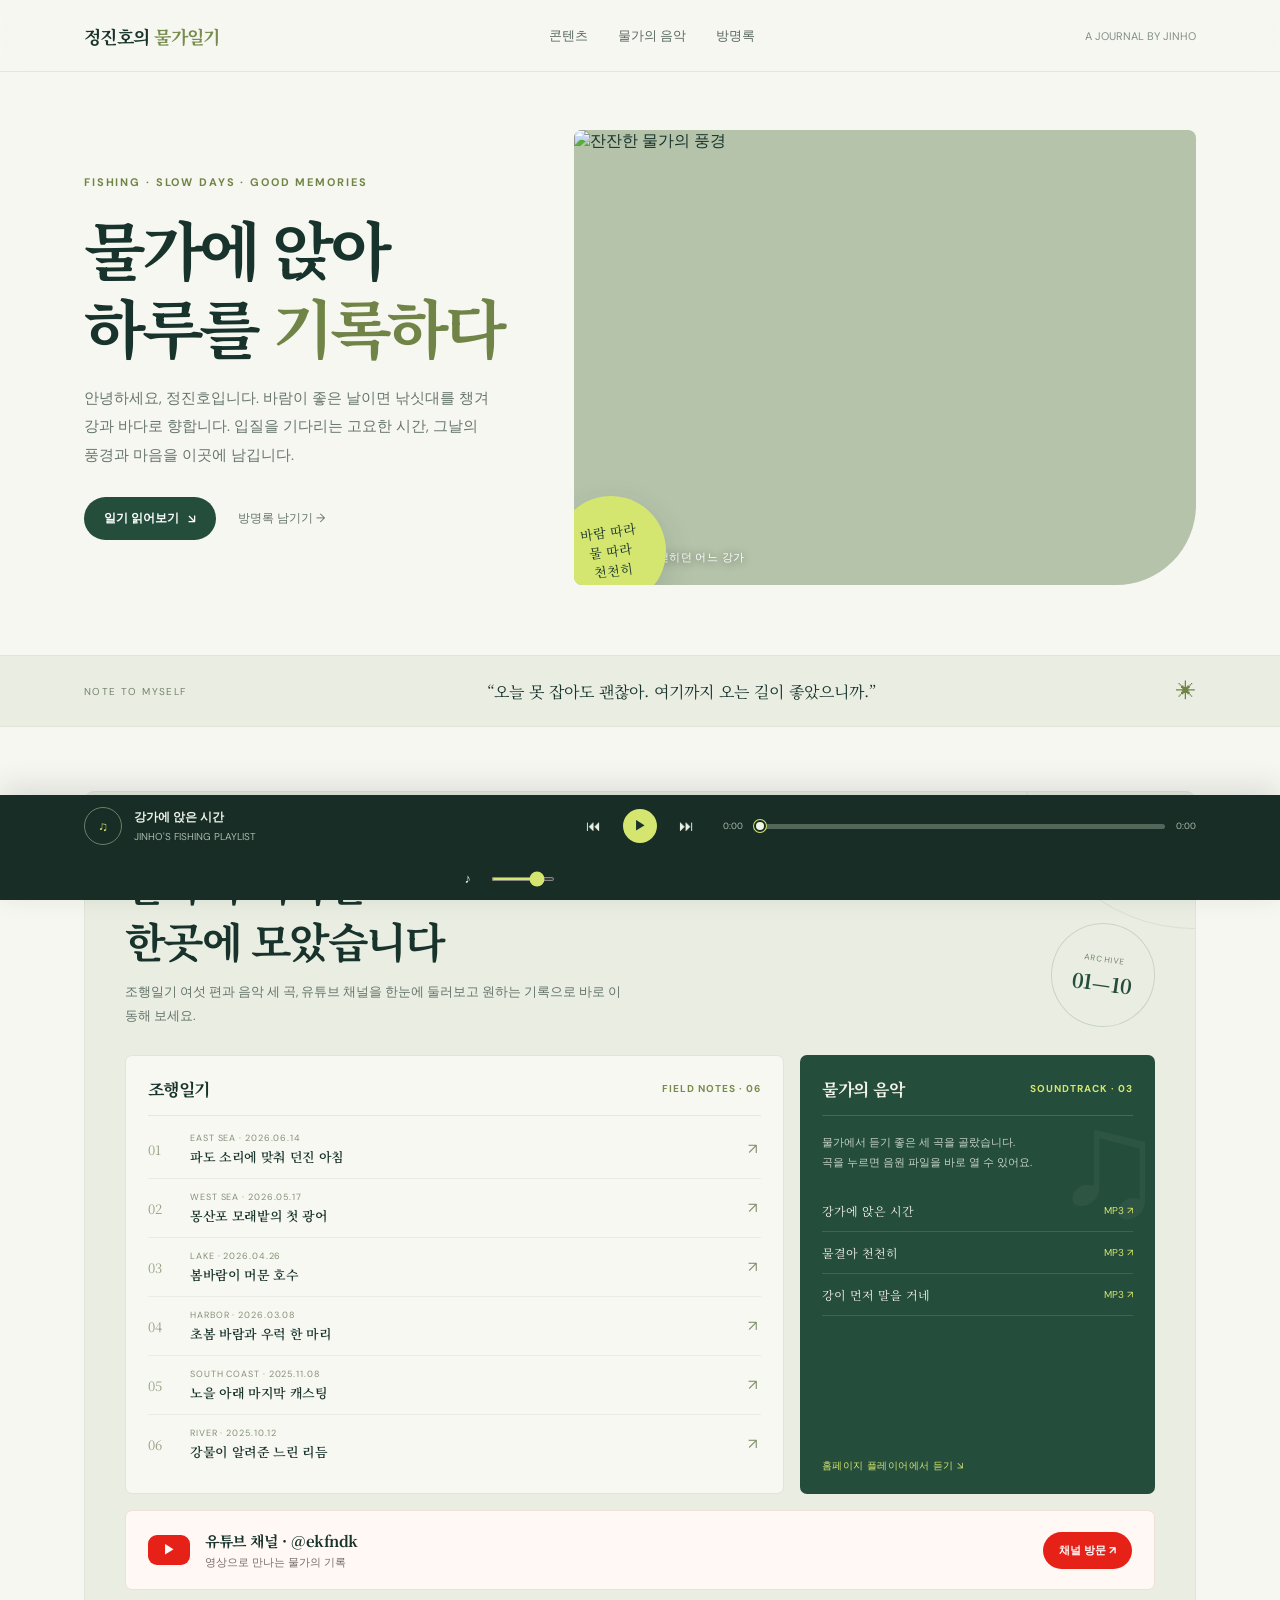
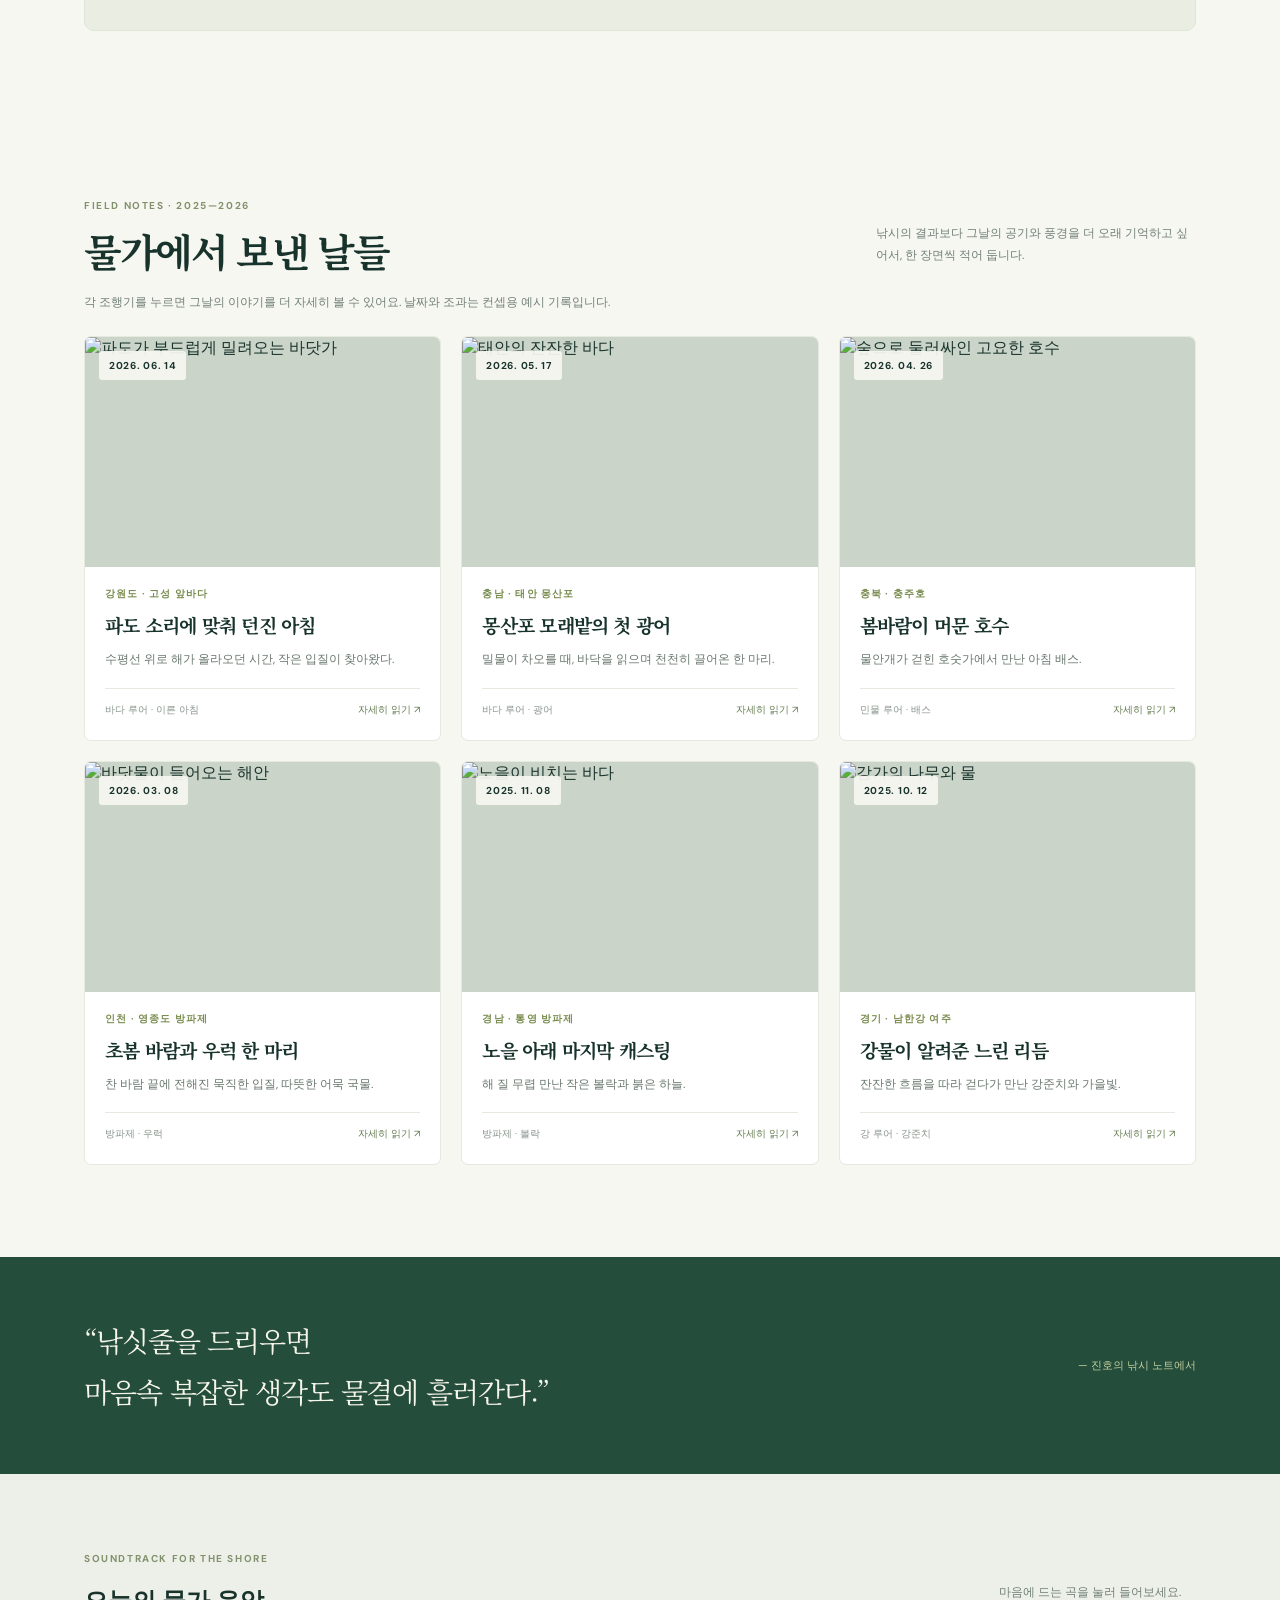
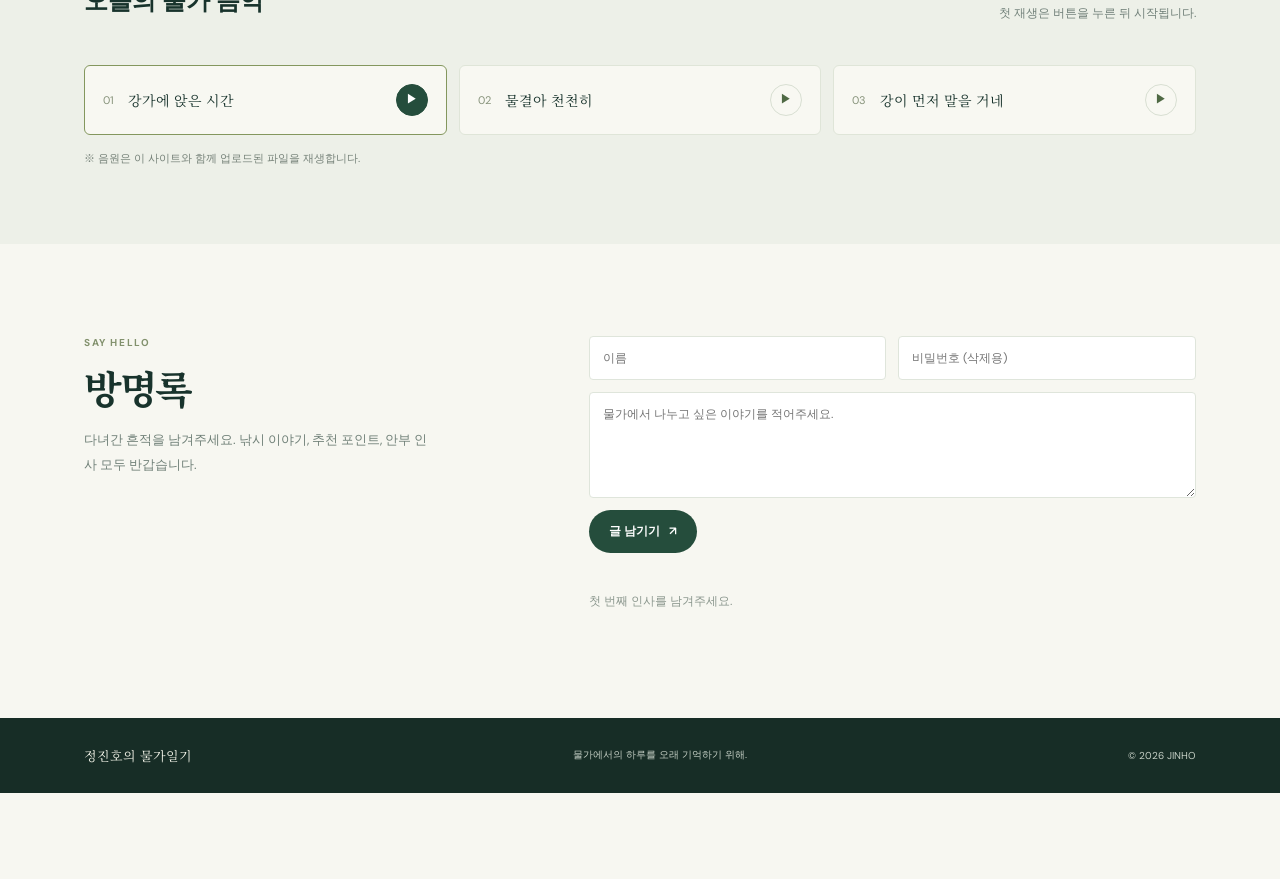
==== commit a8eb9f8f: "Add channel and repository content index" ====
--- a/index.html
+++ b/index.html
@@ -20,19 +20,86 @@
     .music-section{background:#edf0e8}.music-wrap{max-width:1160px;margin:auto;padding:78px 24px}.music-top{display:flex;justify-content:space-between;align-items:end;margin-bottom:28px;gap:24px}.tracks{display:grid;grid-template-columns:repeat(3,1fr);gap:12px}.track{background:#f8f8f2;border:1px solid #dfe5d8;border-radius:6px;padding:18px;display:flex;align-items:center;gap:14px;text-align:left;color:var(--ink);transition:border-color .2s}.track:hover,.track.active{border-color:#84975e}.track-num{font-size:11px;color:#87937b}.track-name{font-family:var(--serif);font-size:14px;flex:1}.track-play{width:32px;height:32px;border:1px solid #d8dfd2;border-radius:50%;background:transparent;color:#4f6944;display:grid;place-items:center;font-size:12px}.track.active .track-play{background:var(--green);color:white;border-color:var(--green)}.music-hint{font-size:11px;color:#758178;margin:16px 0 0}
     .guestbook{display:grid;grid-template-columns:.85fr 1.15fr;gap:56px;align-items:start}.guest-copy p{font-size:13px;line-height:1.9;color:#708078;max-width:350px}.guest-form{display:grid;grid-template-columns:1fr 1fr;gap:12px}.guest-form input,.guest-form textarea{border:1px solid #dfe5db;background:#fff;border-radius:4px;padding:13px;color:var(--ink);font-size:12px;outline:none}.guest-form input:focus,.guest-form textarea:focus{border-color:#81945c}.guest-form textarea{grid-column:1/-1;min-height:106px;resize:vertical}.guest-form button{justify-self:start}.guest-list{margin-top:24px;display:grid;gap:10px}.guest-message{background:white;border:1px solid var(--line);padding:15px 17px;border-radius:4px}.guest-message-head{display:flex;justify-content:space-between;font-size:11px;font-weight:700}.guest-message time{font-size:10px;color:#99a39b;font-weight:400}.guest-message p{font-size:12px;line-height:1.8;color:#66766d;margin:8px 0 0;white-space:pre-wrap;word-break:break-word}.empty-note{font-size:12px;color:#8b978e;padding:16px 0}
     footer{background:#172d26;color:#c6d0c6}.footer-inner{max-width:1160px;margin:auto;padding:28px 24px;display:flex;justify-content:space-between;align-items:center;font-size:10px}.footer-brand{font-family:var(--serif);font-size:13px;color:#f2f3e8}.player{position:fixed;z-index:20;bottom:0;left:0;right:0;background:#172d26;color:#eff4e9;box-shadow:0 -8px 28px #12271d21}.player-inner{max-width:1160px;margin:auto;min-height:76px;padding:12px 24px;display:grid;grid-template-columns:1fr auto 1fr;gap:24px;align-items:center}.now-playing{display:flex;align-items:center;gap:12px;min-width:0}.vinyl{width:38px;height:38px;border:1px solid #6c806b;border-radius:50%;display:grid;place-items:center;color:#d4e66f;font-size:13px;flex:none}.now-title{font-size:12px;font-weight:600;white-space:nowrap;overflow:hidden;text-overflow:ellipsis}.now-sub{font-size:10px;color:#aab9aa;margin-top:4px}.player-controls{display:flex;align-items:center;gap:17px}.player-controls button,.volume-btn{color:#eaf0e5;background:none;border:0;font-size:15px;padding:5px}.player-controls .main-play{width:34px;height:34px;border-radius:50%;background:var(--lime);color:var(--ink);font-size:13px}.progress-area{display:flex;align-items:center;gap:9px;min-width:0}.time{font-size:9px;color:#acb9aa;font-variant-numeric:tabular-nums}.seek{--p:0%;height:5px;flex:1;min-width:40px;appearance:none;border:0;border-radius:10px;outline:none;background:linear-gradient(to right,#d4e66f 0%,#d4e66f var(--p),#52675a var(--p),#52675a 100%);cursor:pointer}.seek::-webkit-slider-thumb{appearance:none;width:12px;height:12px;border-radius:50%;background:#f3f5e8;border:2px solid #172d26;box-shadow:0 0 0 1px #d4e66f}.seek::-moz-range-thumb{width:9px;height:9px;border-radius:50%;background:#f3f5e8;border:2px solid #172d26;box-shadow:0 0 0 1px #d4e66f}.player-right{display:flex;align-items:center;gap:12px;justify-content:flex-end}.volume{width:64px;height:4px;accent-color:#d4e66f}.player-right button{background:none;border:0;color:#eaf0e5;font-size:13px}.toast{position:fixed;bottom:98px;left:50%;transform:translateX(-50%);z-index:30;padding:10px 16px;border-radius:99px;background:#243c31;color:white;font-size:11px;opacity:0;pointer-events:none;transition:opacity .2s}.toast.show{opacity:1}
-    @media(max-width:800px){.hero{grid-template-columns:1fr;gap:32px;padding-top:42px}.hero-copy{max-width:620px}.hero-image{height:390px}.entries{grid-template-columns:repeat(2,1fr)}.entry:last-child{display:none}.guestbook{grid-template-columns:1fr;gap:26px}.player-inner{grid-template-columns:1fr auto;gap:8px 16px}.player-controls{grid-row:1;grid-column:2}.progress-area{grid-row:2;grid-column:1/-1}.now-playing{grid-row:1;grid-column:1}.player-right{display:none}.player{padding-bottom:env(safe-area-inset-bottom)}}
+    @media(max-width:800px){.hero{grid-template-columns:1fr;gap:32px;padding-top:42px}.hero-copy{max-width:620px}.hero-image{height:390px}.entries{grid-template-columns:repeat(2,1fr)}.guestbook{grid-template-columns:1fr;gap:26px}.player-inner{grid-template-columns:1fr auto;gap:8px 16px}.player-controls{grid-row:1;grid-column:2}.progress-area{grid-row:2;grid-column:1/-1}.now-playing{grid-row:1;grid-column:1}.player-right{display:none}.player{padding-bottom:env(safe-area-inset-bottom)}}
     @media(max-width:560px){.nav{height:62px}.nav-inner{padding:0 18px}.nav-links{gap:15px;font-size:11px}.nav-note{display:none}.hero{padding:34px 18px 50px}.hero-image{height:310px;border-bottom-right-radius:54px}.hero h1{font-size:42px}.intro-strip .strip-text{font-size:13px}.strip-inner{padding:17px 18px}.strip-label{font-size:9px}.strip-mark{display:none}.section{padding:66px 18px}.section-head{align-items:start;flex-direction:column;margin-bottom:22px}.section-sub{max-width:100%}.entries{grid-template-columns:1fr;gap:14px}.entry:last-child{display:block}.entry-photo{height:220px}.quote-inner{padding:43px 18px;display:block}.quote-sign{display:block;margin-top:17px}.music-wrap{padding:58px 18px}.tracks{grid-template-columns:1fr;gap:8px}.track{padding:14px}.guest-form{grid-template-columns:1fr}.guest-form textarea{grid-column:auto}.footer-inner{padding:24px 18px;gap:10px;align-items:start;flex-direction:column}.player-inner{padding:10px 16px;min-height:70px;grid-template-columns:minmax(0,1fr) auto}.player-controls{gap:10px}.progress-area{gap:6px}.now-title{max-width:190px}}
     @media(prefers-reduced-motion:reduce){html{scroll-behavior:auto}*,*::before,*::after{transition:none!important}}
+    .content-index{max-width:1160px;margin:0 auto;padding:64px 24px 76px}
+    .content-index-inner{background:#e9ede2;border:1px solid #dfe5d7;border-radius:10px;padding:38px 40px 40px;position:relative;overflow:hidden}
+    .content-index-inner:before{content:"";position:absolute;width:340px;height:340px;border:1px solid #d9e0d1;border-radius:50%;right:-170px;top:-205px;pointer-events:none}
+    .index-heading{display:flex;justify-content:space-between;align-items:end;gap:30px;margin-bottom:28px;position:relative}
+    .index-heading h2{font-family:var(--serif);font-size:clamp(30px,3.5vw,42px);line-height:1.35;letter-spacing:-.06em;margin:12px 0}
+    .index-heading p:not(.section-kicker){font-size:13px;line-height:1.8;color:#65746b;margin:0;max-width:500px}
+    .index-mark{width:104px;height:104px;border:1px solid #cbd5c3;border-radius:50%;display:flex;flex-direction:column;justify-content:center;align-items:center;flex:none;color:#75846b;transform:rotate(8deg)}
+    .index-mark span{font-size:8px;letter-spacing:.16em}.index-mark strong{font-family:var(--serif);font-size:20px;color:#254d3c;margin-top:4px}
+    .index-grid{display:grid;grid-template-columns:1.3fr .7fr;gap:16px}
+    .index-panel{background:#f8f8f2;border:1px solid #dfe5d8;border-radius:7px;padding:20px 22px}
+    .index-panel-head{display:flex;justify-content:space-between;align-items:center;padding-bottom:14px;border-bottom:1px solid #e4e8df;margin-bottom:4px}
+    .index-panel-head strong{font-family:var(--serif);font-size:17px;letter-spacing:-.03em}
+    .index-count{font-size:10px;letter-spacing:.1em;color:#788c4e;font-weight:700}
+    .index-story{display:grid;grid-template-columns:32px 1fr auto;grid-template-rows:auto auto;column-gap:10px;align-items:center;padding:12px 0;border-bottom:1px solid #e9ece5;color:var(--ink)}
+    .index-story:last-child{border-bottom:0}
+    .index-story:hover .index-story-title{color:#718447}
+    .index-no{grid-row:1/3;font-family:var(--serif);font-size:13px;color:#94a084}
+    .index-place{font-size:9px;letter-spacing:.1em;color:#839078}
+    .index-story-title{font-family:var(--serif);font-size:13px;font-weight:600;letter-spacing:-.025em;margin-top:3px;transition:color .2s}
+    .index-arrow{grid-column:3;grid-row:1/3;color:#82916d;font-size:15px;padding:0 4px}
+    .index-sound-panel{background:#254d3c;color:#f4f4e9;border-radius:7px;padding:21px 22px;display:flex;flex-direction:column;position:relative;overflow:hidden}
+    .index-sound-panel:after{content:"♫";font-family:serif;font-size:150px;line-height:1;position:absolute;right:-10px;top:34px;color:#ffffff0b;pointer-events:none}
+    .index-sound-panel .index-panel-head{border-color:#ffffff27;position:relative;z-index:1}
+    .index-sound-panel .index-panel-head strong{color:#f4f4e9}
+    .index-sound-panel .index-count{color:#d4e66f}
+    .index-sound-intro{font-size:11px;line-height:1.8;color:#c5d1c4;margin:13px 0 17px;position:relative;z-index:1}
+    .index-track{display:flex;align-items:center;justify-content:space-between;gap:8px;padding:12px 0;border-bottom:1px solid #ffffff20;color:#f4f4e9;position:relative;z-index:1}
+    .index-track:last-of-type{border:0}
+    .index-track span:first-child{font-family:var(--serif);font-size:12px}
+    .index-track span:last-child{font-size:10px;color:#d4e66f}
+    .index-track:hover span:first-child{color:#d4e66f}
+    .index-player-link{margin-top:auto;padding-top:17px;font-size:10px;color:#d4e66f;letter-spacing:.04em;position:relative;z-index:1}
+    .index-youtube{grid-column:1/-1;display:flex;align-items:center;justify-content:space-between;gap:20px;background:#fff8f5;border:1px solid #f0ded8;border-radius:7px;padding:19px 22px;color:var(--ink)}
+    .index-youtube-copy{display:flex;align-items:center;gap:15px}.youtube-mark{width:42px;height:30px;border-radius:9px;background:#e62117;color:#fff;display:grid;place-items:center;font-size:13px;flex:none}.index-youtube h3{font-family:var(--serif);font-size:15px;margin:0 0 4px;letter-spacing:-.03em}.index-youtube p{font-size:11px;color:#786c68;margin:0}.youtube-link{border-radius:999px;background:#e62117;color:white;padding:11px 16px;font-size:11px;font-weight:700;white-space:nowrap}.youtube-link:hover{background:#bd1c14}
+    @media(max-width:800px){.content-index{padding:54px 24px}.content-index-inner{padding:30px}.index-grid{grid-template-columns:1fr}.index-sound-panel{min-height:300px}}
+    @media(max-width:560px){.content-index{padding:44px 18px}.content-index-inner{padding:23px 18px}.index-heading{align-items:start}.index-mark{width:72px;height:72px}.index-mark strong{font-size:16px}.index-mark span{font-size:7px}.index-heading h2{font-size:30px}.index-panel{padding:17px 15px}}
   </style>
 </head>
 <body>
-  <nav class="nav"><div class="nav-inner"><a href="#top" class="brand">정진호의 <span>물가일기</span></a><div class="nav-links"><a href="#journal">조행일기</a><a href="#music">물가의 음악</a><a href="#guestbook">방명록</a></div><span class="nav-note">A JOURNAL BY JINHO</span></div></nav>
+  <nav class="nav"><div class="nav-inner"><a href="#top" class="brand">정진호의 <span>물가일기</span></a><div class="nav-links"><a href="#content-index">콘텐츠</a><a href="#music">물가의 음악</a><a href="#guestbook">방명록</a></div><span class="nav-note">A JOURNAL BY JINHO</span></div></nav>
   <main id="top">
     <section class="hero">
       <div class="hero-copy"><div class="eyebrow">FISHING · SLOW DAYS · GOOD MEMORIES</div><h1>물가에 앉아<br>하루를 <em>기록하다</em></h1><p>안녕하세요, 정진호입니다. 바람이 좋은 날이면 낚싯대를 챙겨 강과 바다로 향합니다. 입질을 기다리는 고요한 시간, 그날의 풍경과 마음을 이곳에 남깁니다.</p><div class="hero-cta"><a class="btn" href="#journal">일기 읽어보기 <span>↘</span></a><a class="text-link" href="#guestbook">방명록 남기기 →</a></div></div>
       <div class="hero-image"><img src="https://images.unsplash.com/photo-1473116763249-2faaef81ccda?auto=format&fit=crop&w=1500&q=85" alt="잔잔한 물가의 풍경"><div class="photo-caption">아침 안개가 걷히던 어느 강가</div><div class="hero-stamp">바람 따라<br>물 따라<br>천천히</div></div>
     </section>
     <div class="intro-strip"><div class="strip-inner"><span class="strip-label">NOTE TO MYSELF</span><span class="strip-text">“오늘 못 잡아도 괜찮아. 여기까지 오는 길이 좋았으니까.”</span><span class="strip-mark">✳</span></div></div>
+    <section class="content-index" id="content-index">
+      <div class="content-index-inner">
+        <div class="index-heading">
+          <div><div class="section-kicker">THE COLLECTION · 10 ITEMS</div><h2>물가의 기록을<br>한곳에 모았습니다</h2><p>조행일기 여섯 편과 음악 세 곡, 유튜브 채널을 한눈에 둘러보고 원하는 기록으로 바로 이동해 보세요.</p></div>
+          <div class="index-mark"><span>ARCHIVE</span><strong>01—10</strong></div>
+        </div>
+        <div class="index-grid">
+          <div class="index-panel">
+            <div class="index-panel-head"><strong>조행일기</strong><span class="index-count">FIELD NOTES · 06</span></div>
+            <a class="index-story" href="journal/goseong.html"><span class="index-no">01</span><span class="index-place">EAST SEA · 2026.06.14</span><strong class="index-story-title">파도 소리에 맞춰 던진 아침</strong><span class="index-arrow">↗</span></a>
+            <a class="index-story" href="journal/taean.html"><span class="index-no">02</span><span class="index-place">WEST SEA · 2026.05.17</span><strong class="index-story-title">몽산포 모래밭의 첫 광어</strong><span class="index-arrow">↗</span></a>
+            <a class="index-story" href="journal/chungju.html"><span class="index-no">03</span><span class="index-place">LAKE · 2026.04.26</span><strong class="index-story-title">봄바람이 머문 호수</strong><span class="index-arrow">↗</span></a>
+            <a class="index-story" href="journal/yeongjong.html"><span class="index-no">04</span><span class="index-place">HARBOR · 2026.03.08</span><strong class="index-story-title">초봄 바람과 우럭 한 마리</strong><span class="index-arrow">↗</span></a>
+            <a class="index-story" href="journal/tongyeong.html"><span class="index-no">05</span><span class="index-place">SOUTH COAST · 2025.11.08</span><strong class="index-story-title">노을 아래 마지막 캐스팅</strong><span class="index-arrow">↗</span></a>
+            <a class="index-story" href="journal/namhan.html"><span class="index-no">06</span><span class="index-place">RIVER · 2025.10.12</span><strong class="index-story-title">강물이 알려준 느린 리듬</strong><span class="index-arrow">↗</span></a>
+          </div>
+          <div class="index-sound-panel">
+            <div class="index-panel-head"><strong>물가의 음악</strong><span class="index-count">SOUNDTRACK · 03</span></div>
+            <p class="index-sound-intro">물가에서 듣기 좋은 세 곡을 골랐습니다.<br>곡을 누르면 음원 파일을 바로 열 수 있어요.</p>
+            <a class="index-track" href="assets/bgm1.mp3"><span>강가에 앉은 시간</span><span>MP3 ↗</span></a>
+            <a class="index-track" href="assets/bgm2.mp3"><span>물결아 천천히</span><span>MP3 ↗</span></a>
+            <a class="index-track" href="assets/bgm3.mp3"><span>강이 먼저 말을 거네</span><span>MP3 ↗</span></a>
+            <a class="index-player-link" href="#music">홈페이지 플레이어에서 듣기 ↘</a>
+          </div>
+          <div class="index-youtube">
+            <div class="index-youtube-copy"><span class="youtube-mark" aria-hidden="true">▶</span><div><h3>유튜브 채널 · @ekfndk</h3><p>영상으로 만나는 물가의 기록</p></div></div>
+            <a class="youtube-link" href="https://www.youtube.com/@ekfndk" target="_blank" rel="noopener noreferrer">채널 방문 ↗</a>
+          </div>
+        </div>
+      </div>
+    </section>
     <section class="section" id="journal"><div class="section-head"><div><div class="section-kicker">FIELD NOTES · 2025—2026</div><h2>물가에서 보낸 날들</h2></div><p class="section-sub">낚시의 결과보다 그날의 공기와 풍경을 더 오래 기억하고 싶어서, 한 장면씩 적어 둡니다.</p></div>
       <p class="section-sub" style="max-width:none;margin:-18px 0 22px">각 조행기를 누르면 그날의 이야기를 더 자세히 볼 수 있어요. 날짜와 조과는 컨셉용 예시 기록입니다.</p>
       <div class="entries">
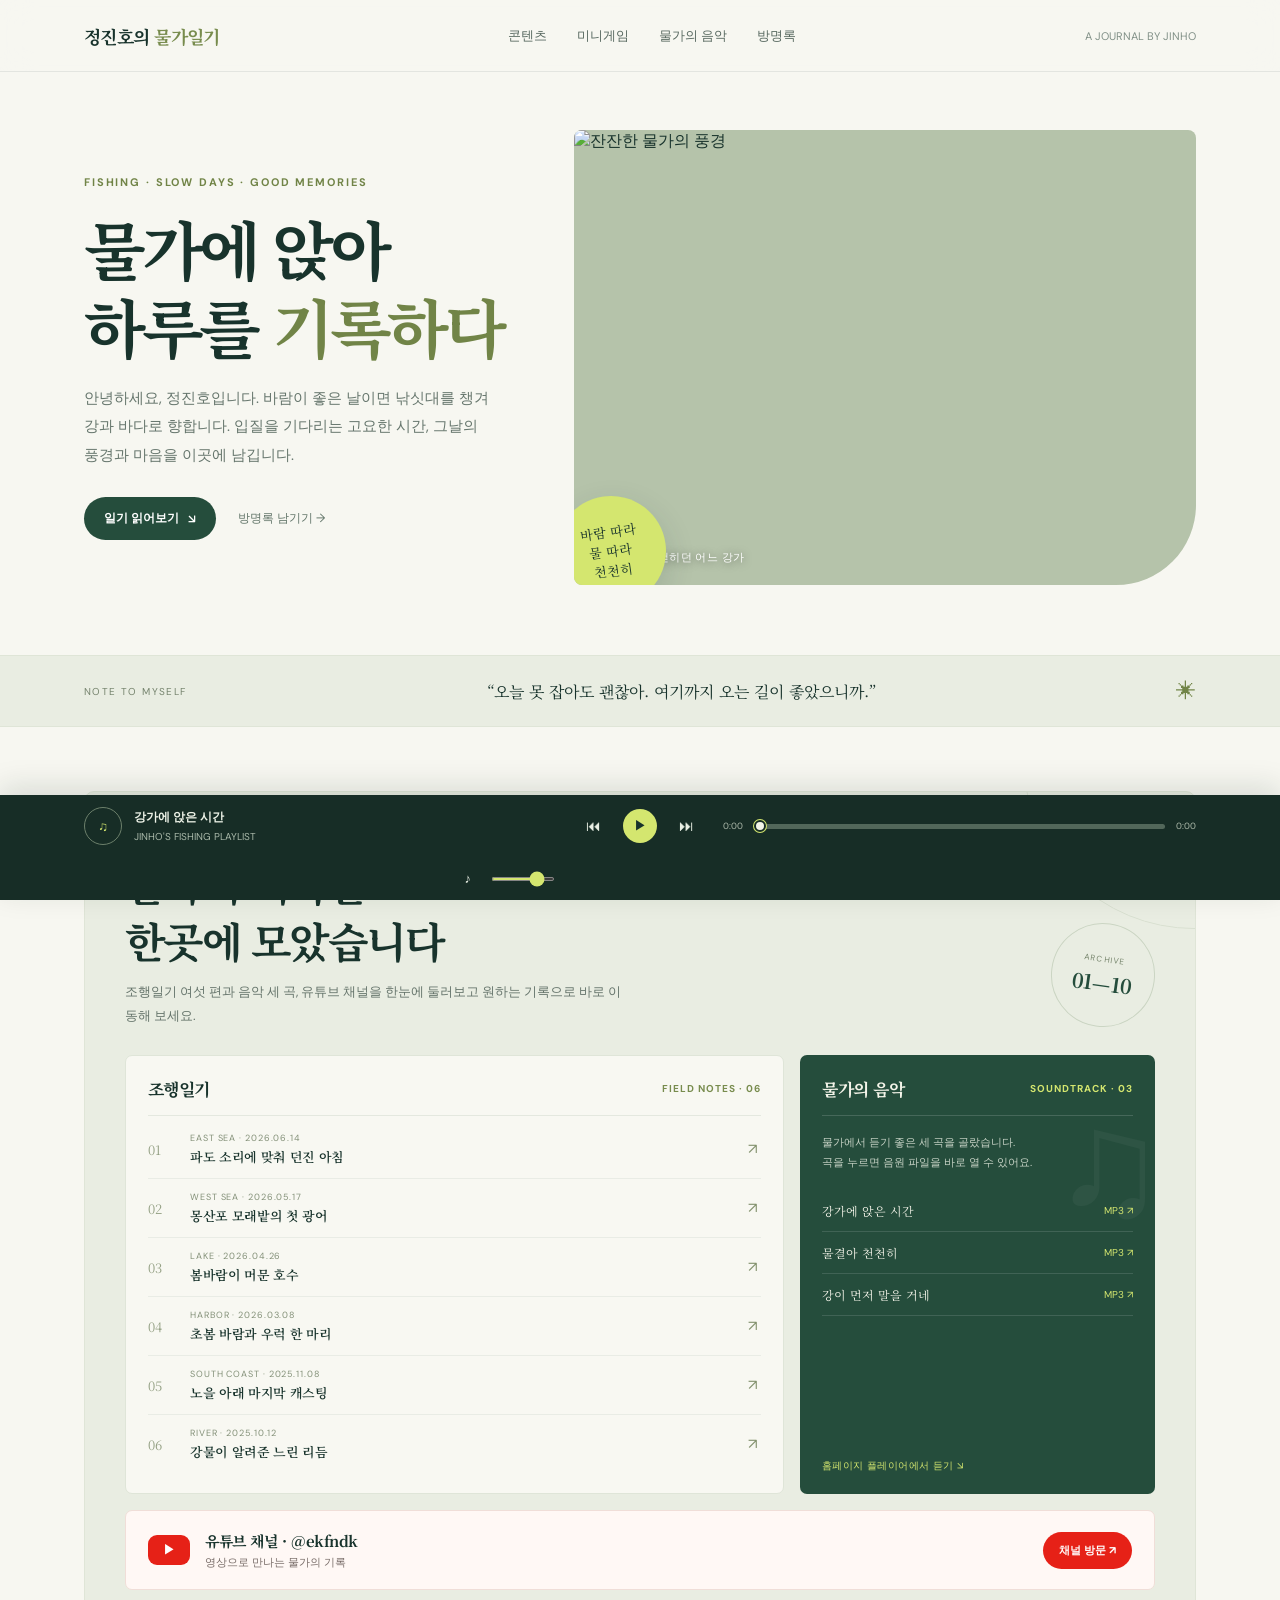
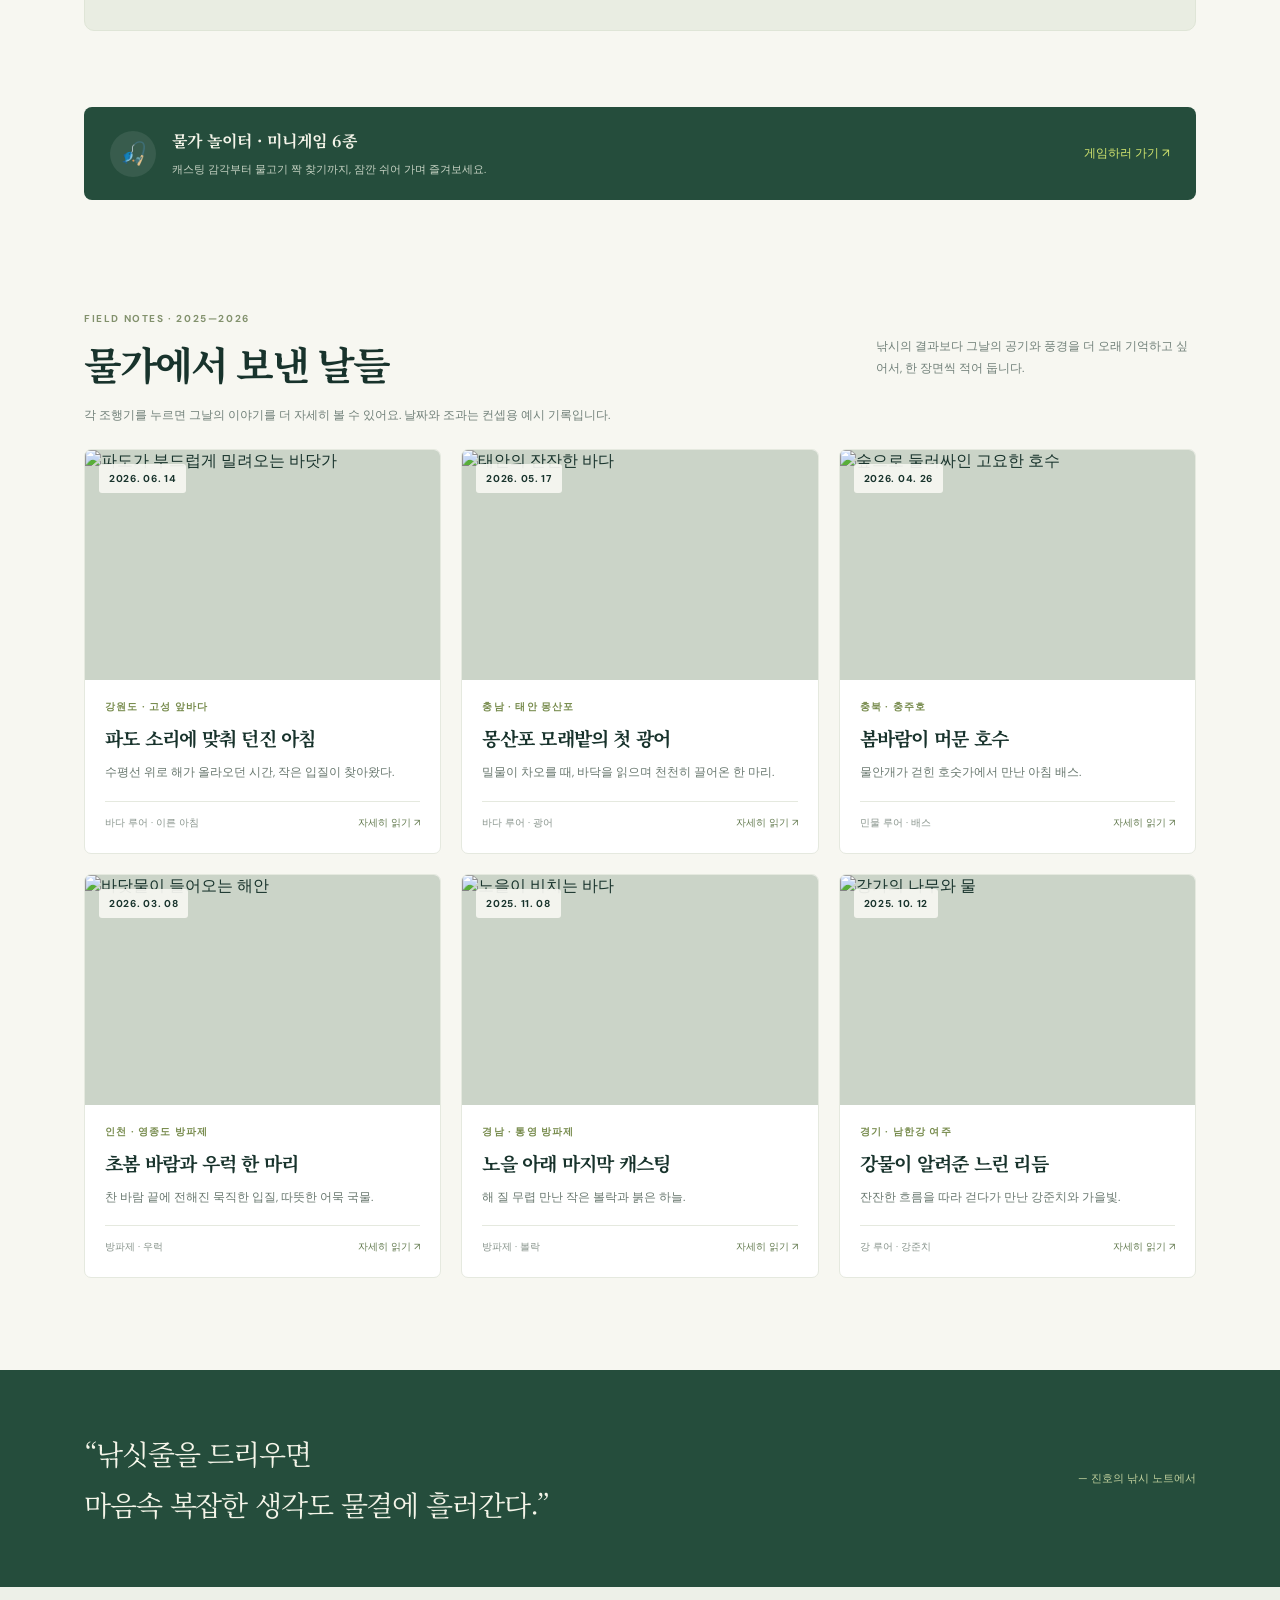
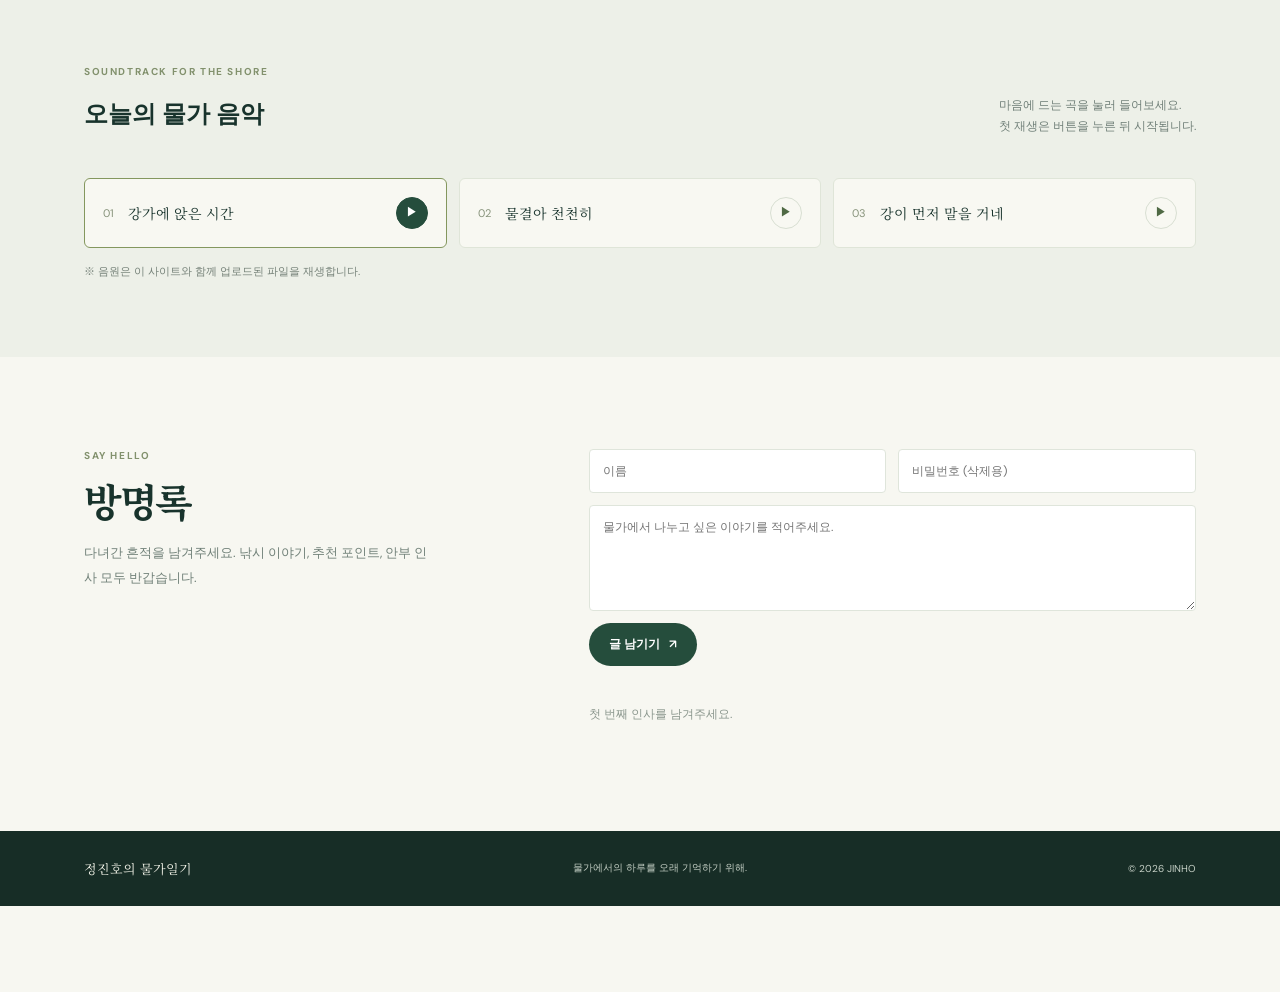
==== commit fb0a09b0: "Add six fishing mini games" ====
--- a/index.html
+++ b/index.html
@@ -57,12 +57,14 @@
     .index-player-link{margin-top:auto;padding-top:17px;font-size:10px;color:#d4e66f;letter-spacing:.04em;position:relative;z-index:1}
     .index-youtube{grid-column:1/-1;display:flex;align-items:center;justify-content:space-between;gap:20px;background:#fff8f5;border:1px solid #f0ded8;border-radius:7px;padding:19px 22px;color:var(--ink)}
     .index-youtube-copy{display:flex;align-items:center;gap:15px}.youtube-mark{width:42px;height:30px;border-radius:9px;background:#e62117;color:#fff;display:grid;place-items:center;font-size:13px;flex:none}.index-youtube h3{font-family:var(--serif);font-size:15px;margin:0 0 4px;letter-spacing:-.03em}.index-youtube p{font-size:11px;color:#786c68;margin:0}.youtube-link{border-radius:999px;background:#e62117;color:white;padding:11px 16px;font-size:11px;font-weight:700;white-space:nowrap}.youtube-link:hover{background:#bd1c14}
+    .games-promo{max-width:1160px;margin:0 auto;padding:0 24px 20px}.games-promo-link{display:flex;align-items:center;justify-content:space-between;gap:20px;padding:22px 26px;background:var(--green);color:#f4f4e9;border-radius:8px;transition:background .2s,transform .2s}.games-promo-link:hover{background:#193d2e;transform:translateY(-2px)}.games-promo-copy{display:flex;align-items:center;gap:16px}.games-promo-icon{width:46px;height:46px;border-radius:50%;background:#ffffff16;display:grid;place-items:center;font-size:22px;flex:none}.games-promo-title{display:block;font-family:var(--serif);font-size:16px;margin-bottom:5px}.games-promo-subtitle{font-size:11px;color:#c7d3c4}.games-promo-action{color:var(--lime);font-size:12px;white-space:nowrap}
+    @media(max-width:560px){.games-promo{padding:0 18px 12px}.games-promo-link{padding:18px 15px;gap:10px}.games-promo-copy{gap:10px}.games-promo-icon{width:38px;height:38px;font-size:19px}.games-promo-title{font-size:13px}.games-promo-subtitle{font-size:10px}.games-promo-action{font-size:10px}}
     @media(max-width:800px){.content-index{padding:54px 24px}.content-index-inner{padding:30px}.index-grid{grid-template-columns:1fr}.index-sound-panel{min-height:300px}}
     @media(max-width:560px){.content-index{padding:44px 18px}.content-index-inner{padding:23px 18px}.index-heading{align-items:start}.index-mark{width:72px;height:72px}.index-mark strong{font-size:16px}.index-mark span{font-size:7px}.index-heading h2{font-size:30px}.index-panel{padding:17px 15px}}
   </style>
 </head>
 <body>
-  <nav class="nav"><div class="nav-inner"><a href="#top" class="brand">정진호의 <span>물가일기</span></a><div class="nav-links"><a href="#content-index">콘텐츠</a><a href="#music">물가의 음악</a><a href="#guestbook">방명록</a></div><span class="nav-note">A JOURNAL BY JINHO</span></div></nav>
+  <nav class="nav"><div class="nav-inner"><a href="#top" class="brand">정진호의 <span>물가일기</span></a><div class="nav-links"><a href="#content-index">콘텐츠</a><a href="games/index.html">미니게임</a><a href="#music">물가의 음악</a><a href="#guestbook">방명록</a></div><span class="nav-note">A JOURNAL BY JINHO</span></div></nav>
   <main id="top">
     <section class="hero">
       <div class="hero-copy"><div class="eyebrow">FISHING · SLOW DAYS · GOOD MEMORIES</div><h1>물가에 앉아<br>하루를 <em>기록하다</em></h1><p>안녕하세요, 정진호입니다. 바람이 좋은 날이면 낚싯대를 챙겨 강과 바다로 향합니다. 입질을 기다리는 고요한 시간, 그날의 풍경과 마음을 이곳에 남깁니다.</p><div class="hero-cta"><a class="btn" href="#journal">일기 읽어보기 <span>↘</span></a><a class="text-link" href="#guestbook">방명록 남기기 →</a></div></div>
@@ -100,6 +102,7 @@
         </div>
       </div>
     </section>
+    <section class="games-promo"><a class="games-promo-link" href="games/index.html"><span class="games-promo-copy"><span class="games-promo-icon" aria-hidden="true">🎣</span><span><strong class="games-promo-title">물가 놀이터 · 미니게임 6종</strong><span class="games-promo-subtitle">캐스팅 감각부터 물고기 짝 찾기까지, 잠깐 쉬어 가며 즐겨보세요.</span></span></span><span class="games-promo-action">게임하러 가기 ↗</span></a></section>
     <section class="section" id="journal"><div class="section-head"><div><div class="section-kicker">FIELD NOTES · 2025—2026</div><h2>물가에서 보낸 날들</h2></div><p class="section-sub">낚시의 결과보다 그날의 공기와 풍경을 더 오래 기억하고 싶어서, 한 장면씩 적어 둡니다.</p></div>
       <p class="section-sub" style="max-width:none;margin:-18px 0 22px">각 조행기를 누르면 그날의 이야기를 더 자세히 볼 수 있어요. 날짜와 조과는 컨셉용 예시 기록입니다.</p>
       <div class="entries">
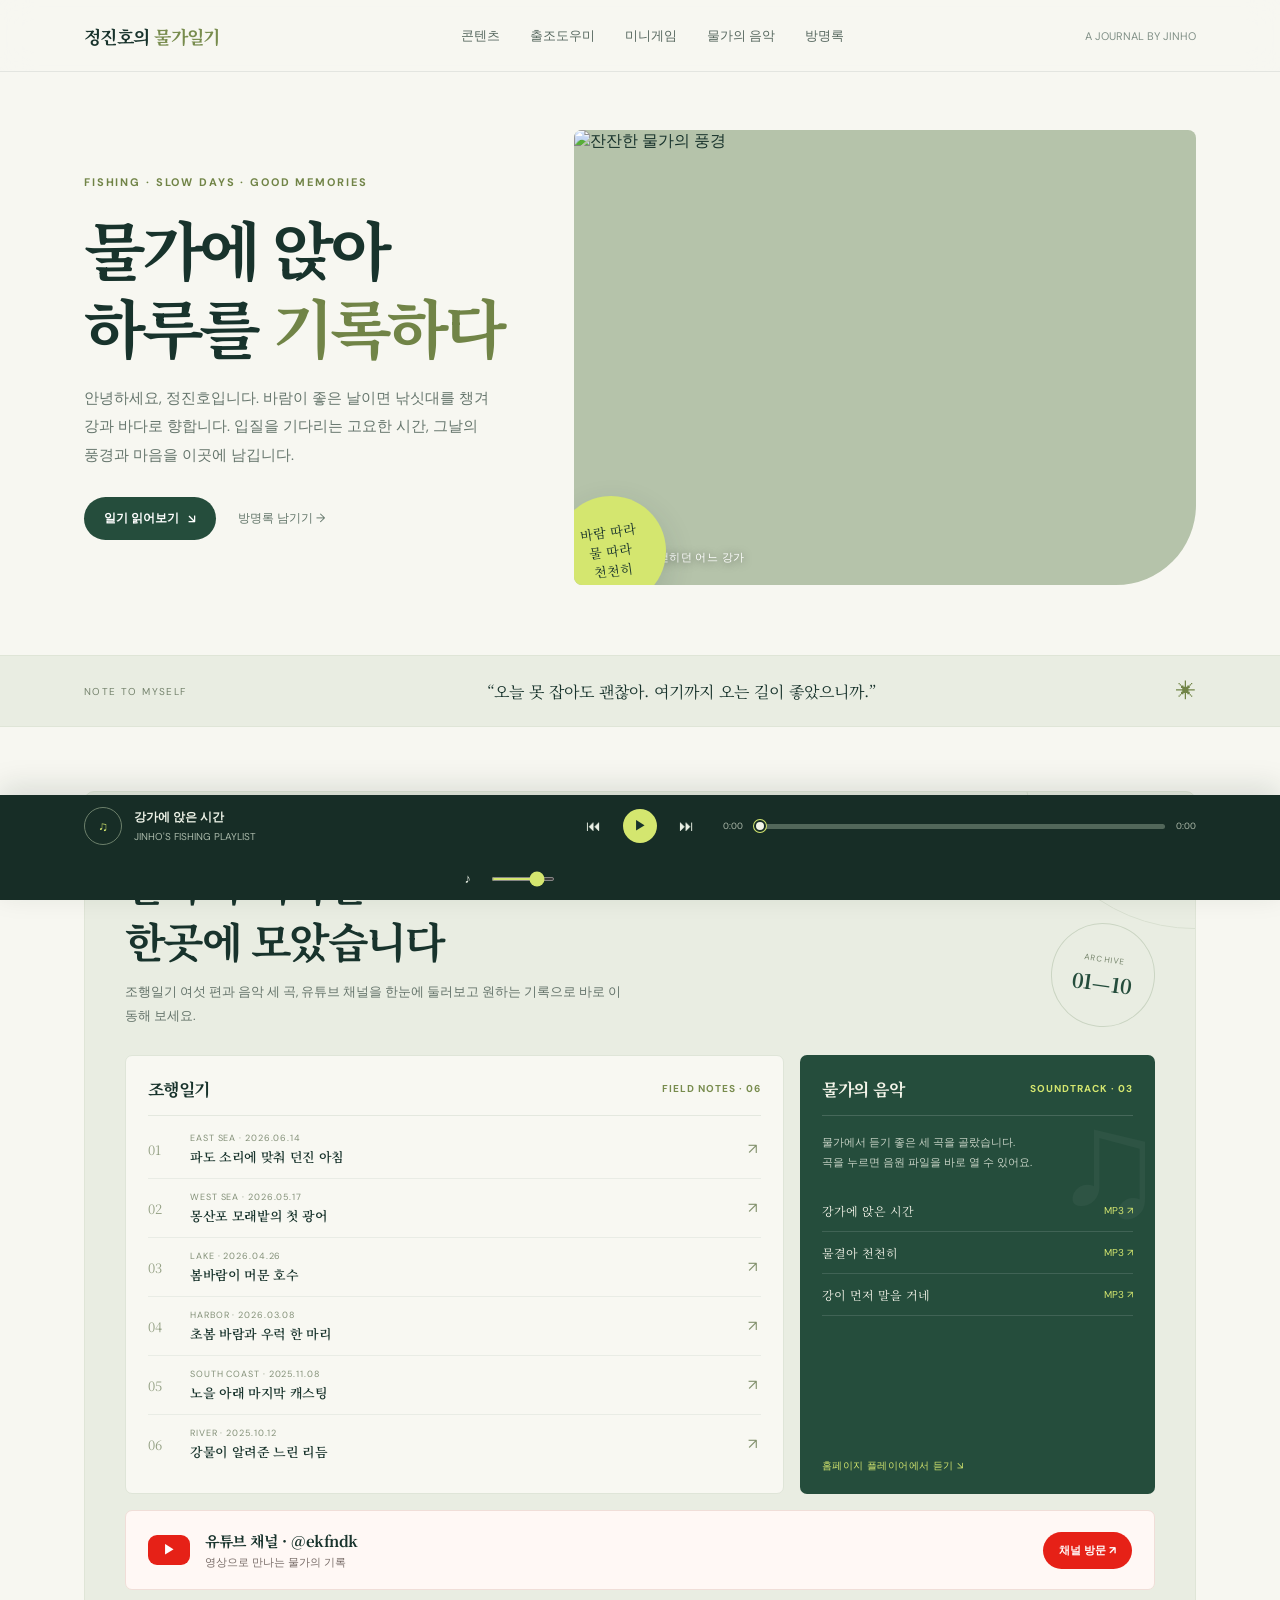
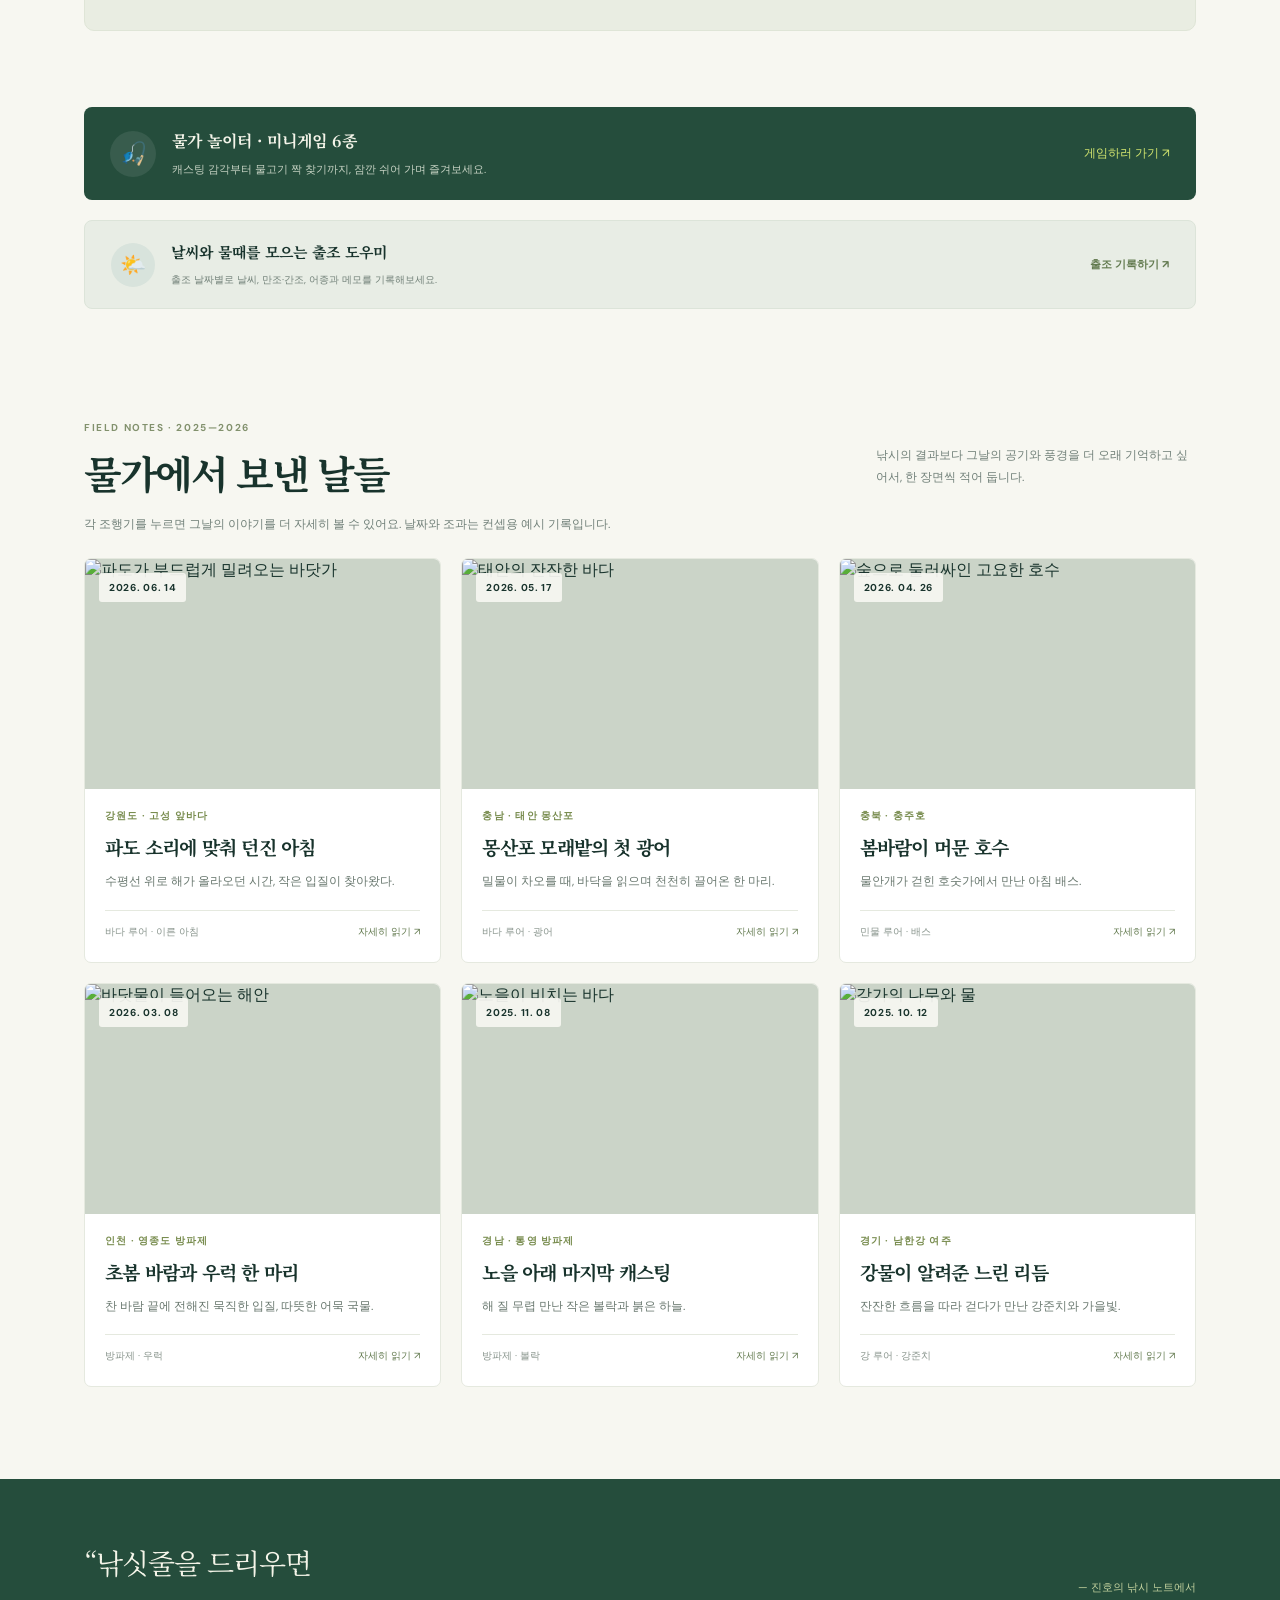
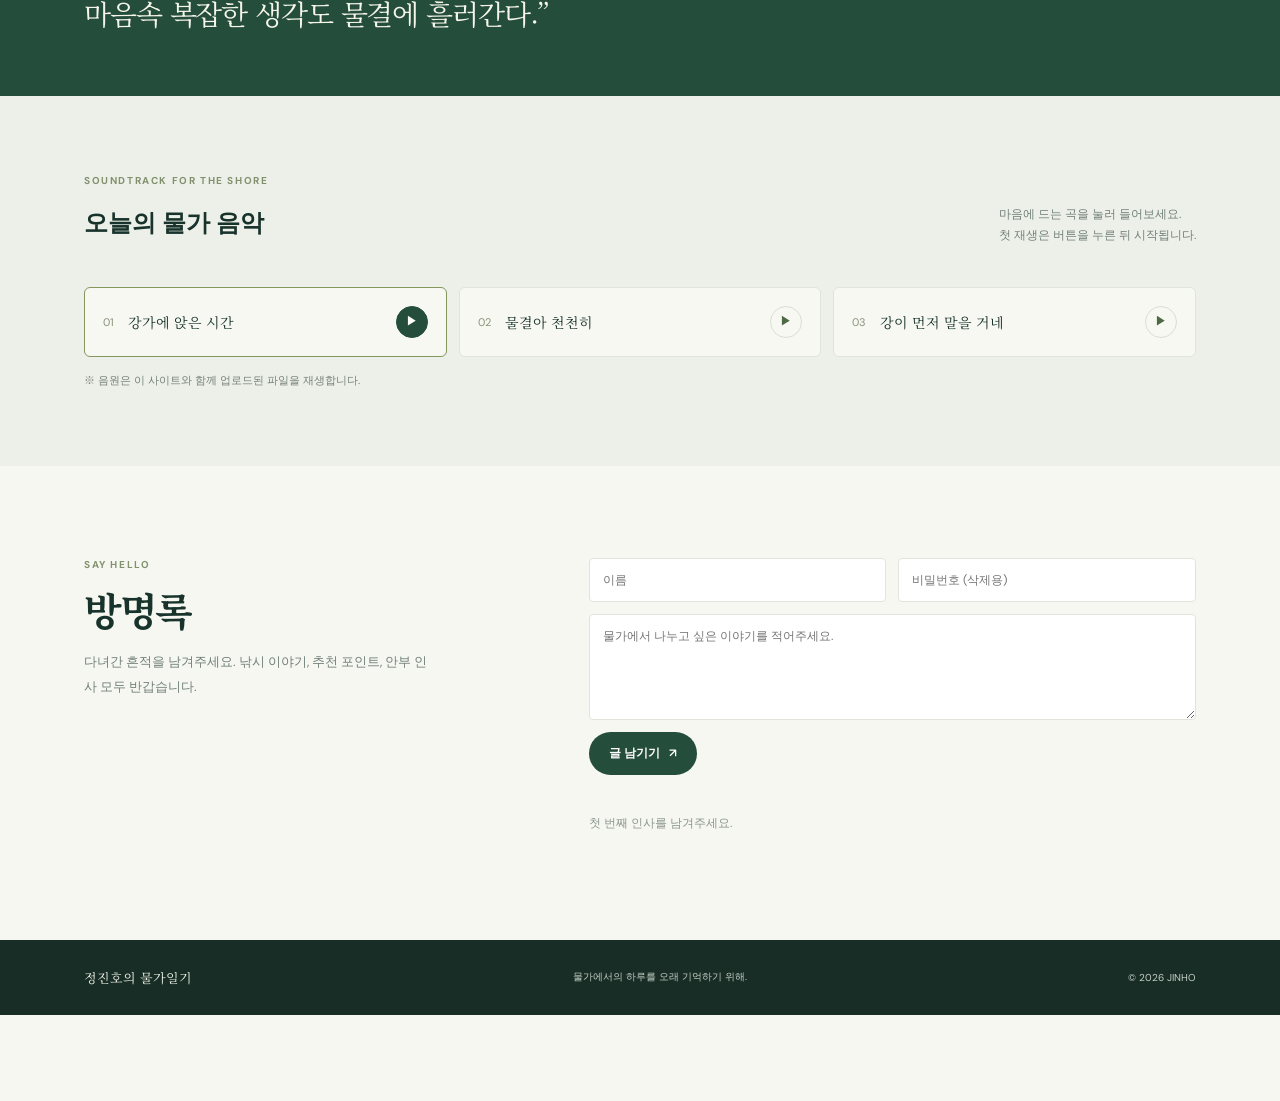
==== commit 698760fc: "Add date-based fishing trip planner" ====
--- a/index.html
+++ b/index.html
@@ -22,6 +22,7 @@
     footer{background:#172d26;color:#c6d0c6}.footer-inner{max-width:1160px;margin:auto;padding:28px 24px;display:flex;justify-content:space-between;align-items:center;font-size:10px}.footer-brand{font-family:var(--serif);font-size:13px;color:#f2f3e8}.player{position:fixed;z-index:20;bottom:0;left:0;right:0;background:#172d26;color:#eff4e9;box-shadow:0 -8px 28px #12271d21}.player-inner{max-width:1160px;margin:auto;min-height:76px;padding:12px 24px;display:grid;grid-template-columns:1fr auto 1fr;gap:24px;align-items:center}.now-playing{display:flex;align-items:center;gap:12px;min-width:0}.vinyl{width:38px;height:38px;border:1px solid #6c806b;border-radius:50%;display:grid;place-items:center;color:#d4e66f;font-size:13px;flex:none}.now-title{font-size:12px;font-weight:600;white-space:nowrap;overflow:hidden;text-overflow:ellipsis}.now-sub{font-size:10px;color:#aab9aa;margin-top:4px}.player-controls{display:flex;align-items:center;gap:17px}.player-controls button,.volume-btn{color:#eaf0e5;background:none;border:0;font-size:15px;padding:5px}.player-controls .main-play{width:34px;height:34px;border-radius:50%;background:var(--lime);color:var(--ink);font-size:13px}.progress-area{display:flex;align-items:center;gap:9px;min-width:0}.time{font-size:9px;color:#acb9aa;font-variant-numeric:tabular-nums}.seek{--p:0%;height:5px;flex:1;min-width:40px;appearance:none;border:0;border-radius:10px;outline:none;background:linear-gradient(to right,#d4e66f 0%,#d4e66f var(--p),#52675a var(--p),#52675a 100%);cursor:pointer}.seek::-webkit-slider-thumb{appearance:none;width:12px;height:12px;border-radius:50%;background:#f3f5e8;border:2px solid #172d26;box-shadow:0 0 0 1px #d4e66f}.seek::-moz-range-thumb{width:9px;height:9px;border-radius:50%;background:#f3f5e8;border:2px solid #172d26;box-shadow:0 0 0 1px #d4e66f}.player-right{display:flex;align-items:center;gap:12px;justify-content:flex-end}.volume{width:64px;height:4px;accent-color:#d4e66f}.player-right button{background:none;border:0;color:#eaf0e5;font-size:13px}.toast{position:fixed;bottom:98px;left:50%;transform:translateX(-50%);z-index:30;padding:10px 16px;border-radius:99px;background:#243c31;color:white;font-size:11px;opacity:0;pointer-events:none;transition:opacity .2s}.toast.show{opacity:1}
     @media(max-width:800px){.hero{grid-template-columns:1fr;gap:32px;padding-top:42px}.hero-copy{max-width:620px}.hero-image{height:390px}.entries{grid-template-columns:repeat(2,1fr)}.guestbook{grid-template-columns:1fr;gap:26px}.player-inner{grid-template-columns:1fr auto;gap:8px 16px}.player-controls{grid-row:1;grid-column:2}.progress-area{grid-row:2;grid-column:1/-1}.now-playing{grid-row:1;grid-column:1}.player-right{display:none}.player{padding-bottom:env(safe-area-inset-bottom)}}
     @media(max-width:560px){.nav{height:62px}.nav-inner{padding:0 18px}.nav-links{gap:15px;font-size:11px}.nav-note{display:none}.hero{padding:34px 18px 50px}.hero-image{height:310px;border-bottom-right-radius:54px}.hero h1{font-size:42px}.intro-strip .strip-text{font-size:13px}.strip-inner{padding:17px 18px}.strip-label{font-size:9px}.strip-mark{display:none}.section{padding:66px 18px}.section-head{align-items:start;flex-direction:column;margin-bottom:22px}.section-sub{max-width:100%}.entries{grid-template-columns:1fr;gap:14px}.entry:last-child{display:block}.entry-photo{height:220px}.quote-inner{padding:43px 18px;display:block}.quote-sign{display:block;margin-top:17px}.music-wrap{padding:58px 18px}.tracks{grid-template-columns:1fr;gap:8px}.track{padding:14px}.guest-form{grid-template-columns:1fr}.guest-form textarea{grid-column:auto}.footer-inner{padding:24px 18px;gap:10px;align-items:start;flex-direction:column}.player-inner{padding:10px 16px;min-height:70px;grid-template-columns:minmax(0,1fr) auto}.player-controls{gap:10px}.progress-area{gap:6px}.now-title{max-width:190px}}
+    @media(max-width:380px){.nav-inner{padding:0 12px}.brand{font-size:13px}.nav-links{gap:6px;font-size:9px}}
     @media(prefers-reduced-motion:reduce){html{scroll-behavior:auto}*,*::before,*::after{transition:none!important}}
     .content-index{max-width:1160px;margin:0 auto;padding:64px 24px 76px}
     .content-index-inner{background:#e9ede2;border:1px solid #dfe5d7;border-radius:10px;padding:38px 40px 40px;position:relative;overflow:hidden}
@@ -58,13 +59,14 @@
     .index-youtube{grid-column:1/-1;display:flex;align-items:center;justify-content:space-between;gap:20px;background:#fff8f5;border:1px solid #f0ded8;border-radius:7px;padding:19px 22px;color:var(--ink)}
     .index-youtube-copy{display:flex;align-items:center;gap:15px}.youtube-mark{width:42px;height:30px;border-radius:9px;background:#e62117;color:#fff;display:grid;place-items:center;font-size:13px;flex:none}.index-youtube h3{font-family:var(--serif);font-size:15px;margin:0 0 4px;letter-spacing:-.03em}.index-youtube p{font-size:11px;color:#786c68;margin:0}.youtube-link{border-radius:999px;background:#e62117;color:white;padding:11px 16px;font-size:11px;font-weight:700;white-space:nowrap}.youtube-link:hover{background:#bd1c14}
     .games-promo{max-width:1160px;margin:0 auto;padding:0 24px 20px}.games-promo-link{display:flex;align-items:center;justify-content:space-between;gap:20px;padding:22px 26px;background:var(--green);color:#f4f4e9;border-radius:8px;transition:background .2s,transform .2s}.games-promo-link:hover{background:#193d2e;transform:translateY(-2px)}.games-promo-copy{display:flex;align-items:center;gap:16px}.games-promo-icon{width:46px;height:46px;border-radius:50%;background:#ffffff16;display:grid;place-items:center;font-size:22px;flex:none}.games-promo-title{display:block;font-family:var(--serif);font-size:16px;margin-bottom:5px}.games-promo-subtitle{font-size:11px;color:#c7d3c4}.games-promo-action{color:var(--lime);font-size:12px;white-space:nowrap}
-    @media(max-width:560px){.games-promo{padding:0 18px 12px}.games-promo-link{padding:18px 15px;gap:10px}.games-promo-copy{gap:10px}.games-promo-icon{width:38px;height:38px;font-size:19px}.games-promo-title{font-size:13px}.games-promo-subtitle{font-size:10px}.games-promo-action{font-size:10px}}
+    .outing-promo{max-width:1160px;margin:0 auto;padding:0 24px 20px}.outing-promo-link{display:flex;align-items:center;justify-content:space-between;gap:20px;padding:20px 26px;background:#e8ede5;color:var(--ink);border:1px solid #dce4d9;border-radius:8px;transition:background .2s,transform .2s}.outing-promo-link:hover{background:#e0e8dc;transform:translateY(-2px)}.outing-promo-copy{display:flex;align-items:center;gap:16px}.outing-promo-icon{width:44px;height:44px;border-radius:50%;background:#d8e3dc;display:grid;place-items:center;font-size:21px;flex:none}.outing-promo-title{display:block;font-family:var(--serif);font-size:15px;margin-bottom:5px}.outing-promo-subtitle{font-size:10px;color:#718078}.outing-promo-action{font-size:11px;color:#637b50;white-space:nowrap;font-weight:700}
+    @media(max-width:560px){.games-promo,.outing-promo{padding:0 18px 12px}.games-promo-link,.outing-promo-link{padding:18px 15px;gap:10px}.games-promo-copy,.outing-promo-copy{gap:10px}.games-promo-icon,.outing-promo-icon{width:38px;height:38px;font-size:19px}.games-promo-title,.outing-promo-title{font-size:13px}.games-promo-subtitle,.outing-promo-subtitle{font-size:10px}.games-promo-action,.outing-promo-action{font-size:10px}}
     @media(max-width:800px){.content-index{padding:54px 24px}.content-index-inner{padding:30px}.index-grid{grid-template-columns:1fr}.index-sound-panel{min-height:300px}}
     @media(max-width:560px){.content-index{padding:44px 18px}.content-index-inner{padding:23px 18px}.index-heading{align-items:start}.index-mark{width:72px;height:72px}.index-mark strong{font-size:16px}.index-mark span{font-size:7px}.index-heading h2{font-size:30px}.index-panel{padding:17px 15px}}
   </style>
 </head>
 <body>
-  <nav class="nav"><div class="nav-inner"><a href="#top" class="brand">정진호의 <span>물가일기</span></a><div class="nav-links"><a href="#content-index">콘텐츠</a><a href="games/index.html">미니게임</a><a href="#music">물가의 음악</a><a href="#guestbook">방명록</a></div><span class="nav-note">A JOURNAL BY JINHO</span></div></nav>
+  <nav class="nav"><div class="nav-inner"><a href="#top" class="brand">정진호의 <span>물가일기</span></a><div class="nav-links"><a href="#content-index">콘텐츠</a><a href="planner/">출조도우미</a><a href="games/index.html">미니게임</a><a href="#music">물가의 음악</a><a href="#guestbook">방명록</a></div><span class="nav-note">A JOURNAL BY JINHO</span></div></nav>
   <main id="top">
     <section class="hero">
       <div class="hero-copy"><div class="eyebrow">FISHING · SLOW DAYS · GOOD MEMORIES</div><h1>물가에 앉아<br>하루를 <em>기록하다</em></h1><p>안녕하세요, 정진호입니다. 바람이 좋은 날이면 낚싯대를 챙겨 강과 바다로 향합니다. 입질을 기다리는 고요한 시간, 그날의 풍경과 마음을 이곳에 남깁니다.</p><div class="hero-cta"><a class="btn" href="#journal">일기 읽어보기 <span>↘</span></a><a class="text-link" href="#guestbook">방명록 남기기 →</a></div></div>
@@ -103,6 +105,7 @@
       </div>
     </section>
     <section class="games-promo"><a class="games-promo-link" href="games/index.html"><span class="games-promo-copy"><span class="games-promo-icon" aria-hidden="true">🎣</span><span><strong class="games-promo-title">물가 놀이터 · 미니게임 6종</strong><span class="games-promo-subtitle">캐스팅 감각부터 물고기 짝 찾기까지, 잠깐 쉬어 가며 즐겨보세요.</span></span></span><span class="games-promo-action">게임하러 가기 ↗</span></a></section>
+    <section class="outing-promo"><a class="outing-promo-link" href="planner/"><span class="outing-promo-copy"><span class="outing-promo-icon" aria-hidden="true">🌤️</span><span><strong class="outing-promo-title">날씨와 물때를 모으는 출조 도우미</strong><span class="outing-promo-subtitle">출조 날짜별로 날씨, 만조·간조, 어종과 메모를 기록해보세요.</span></span></span><span class="outing-promo-action">출조 기록하기 ↗</span></a></section>
     <section class="section" id="journal"><div class="section-head"><div><div class="section-kicker">FIELD NOTES · 2025—2026</div><h2>물가에서 보낸 날들</h2></div><p class="section-sub">낚시의 결과보다 그날의 공기와 풍경을 더 오래 기억하고 싶어서, 한 장면씩 적어 둡니다.</p></div>
       <p class="section-sub" style="max-width:none;margin:-18px 0 22px">각 조행기를 누르면 그날의 이야기를 더 자세히 볼 수 있어요. 날짜와 조과는 컨셉용 예시 기록입니다.</p>
       <div class="entries">
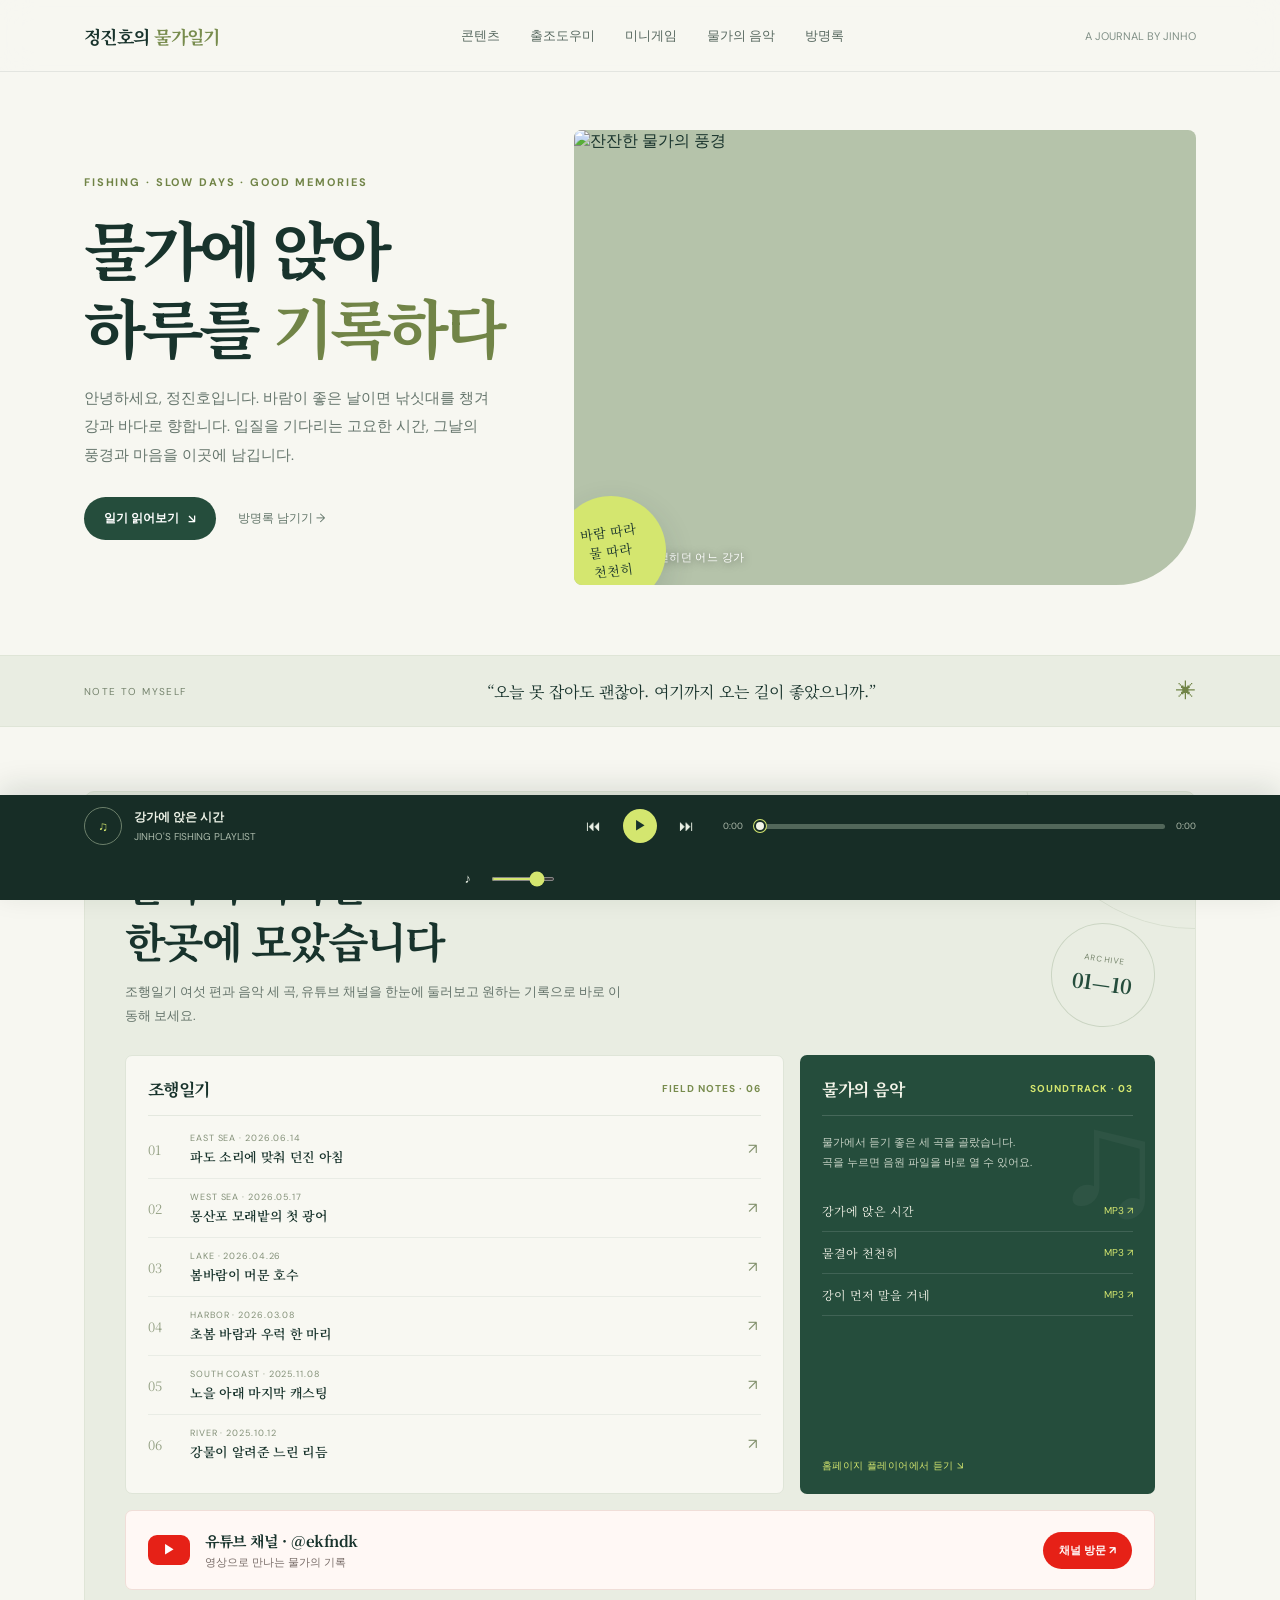
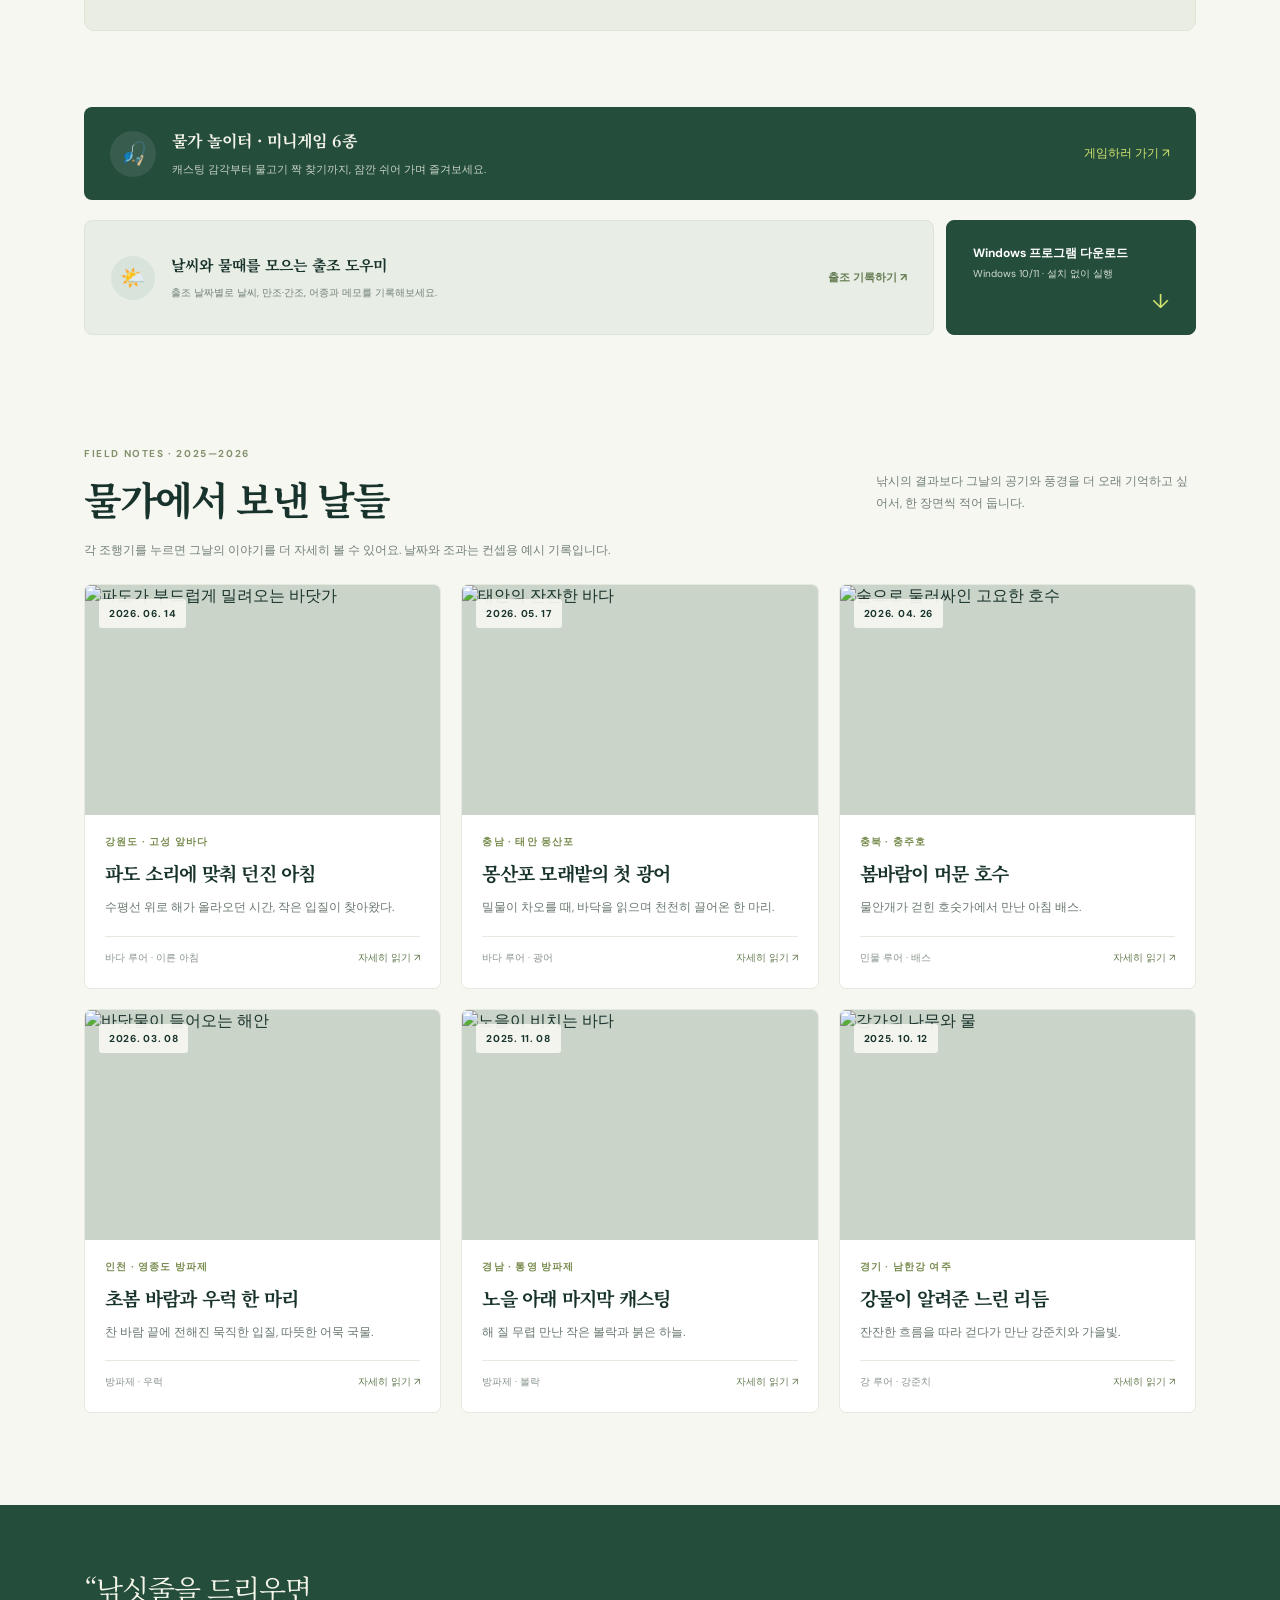
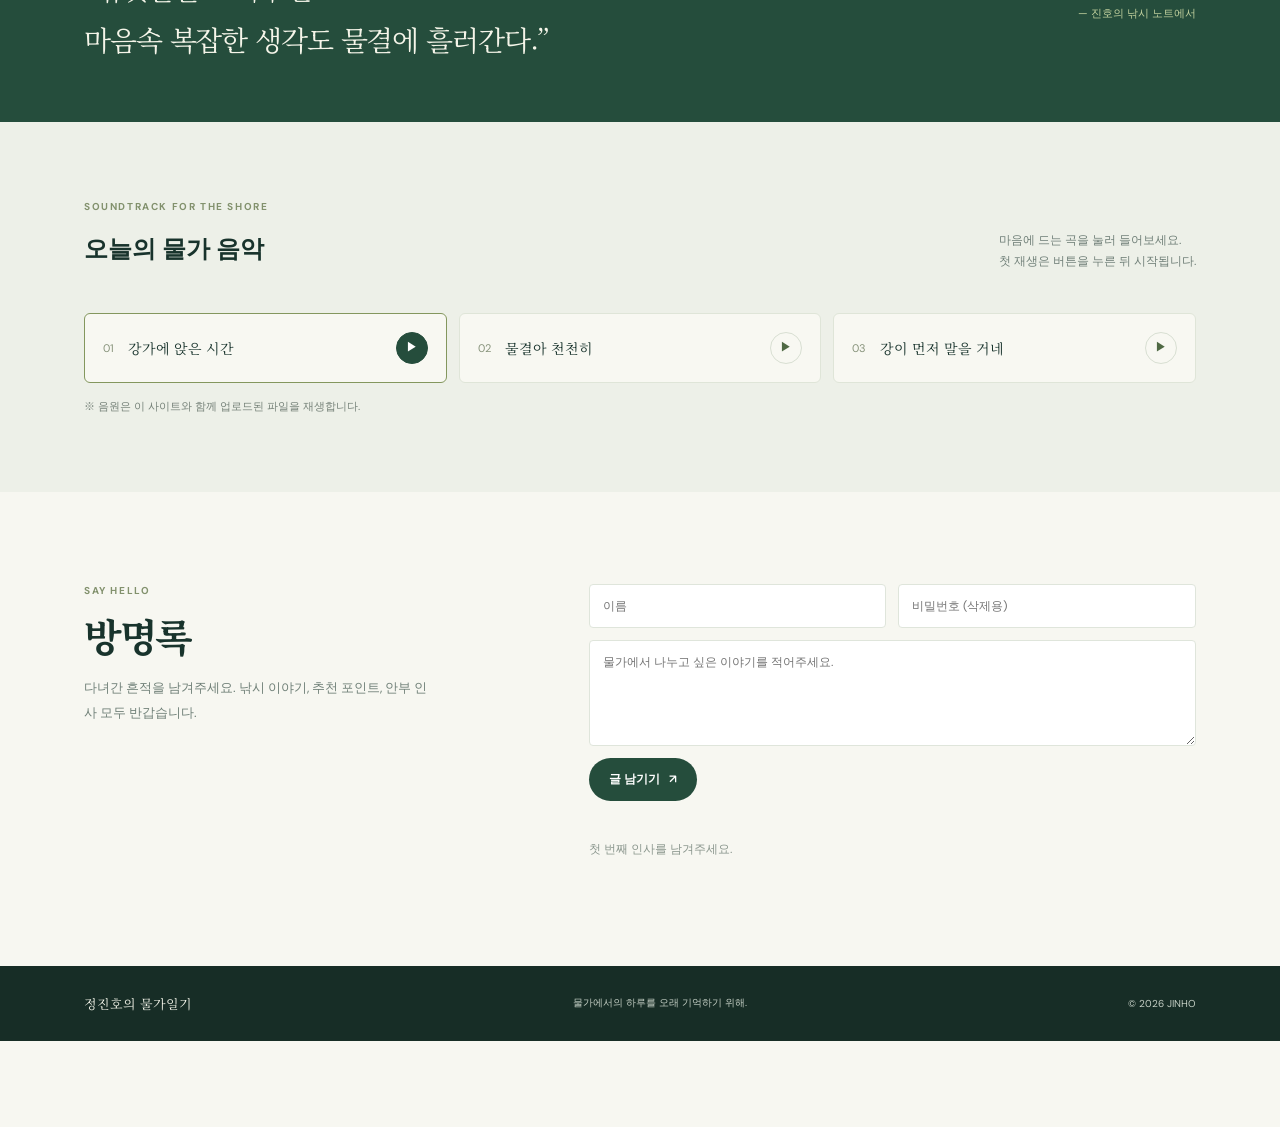
==== commit ab3aeade: "Add downloadable Windows fishing assistant" ====
--- a/index.html
+++ b/index.html
@@ -59,8 +59,8 @@
     .index-youtube{grid-column:1/-1;display:flex;align-items:center;justify-content:space-between;gap:20px;background:#fff8f5;border:1px solid #f0ded8;border-radius:7px;padding:19px 22px;color:var(--ink)}
     .index-youtube-copy{display:flex;align-items:center;gap:15px}.youtube-mark{width:42px;height:30px;border-radius:9px;background:#e62117;color:#fff;display:grid;place-items:center;font-size:13px;flex:none}.index-youtube h3{font-family:var(--serif);font-size:15px;margin:0 0 4px;letter-spacing:-.03em}.index-youtube p{font-size:11px;color:#786c68;margin:0}.youtube-link{border-radius:999px;background:#e62117;color:white;padding:11px 16px;font-size:11px;font-weight:700;white-space:nowrap}.youtube-link:hover{background:#bd1c14}
     .games-promo{max-width:1160px;margin:0 auto;padding:0 24px 20px}.games-promo-link{display:flex;align-items:center;justify-content:space-between;gap:20px;padding:22px 26px;background:var(--green);color:#f4f4e9;border-radius:8px;transition:background .2s,transform .2s}.games-promo-link:hover{background:#193d2e;transform:translateY(-2px)}.games-promo-copy{display:flex;align-items:center;gap:16px}.games-promo-icon{width:46px;height:46px;border-radius:50%;background:#ffffff16;display:grid;place-items:center;font-size:22px;flex:none}.games-promo-title{display:block;font-family:var(--serif);font-size:16px;margin-bottom:5px}.games-promo-subtitle{font-size:11px;color:#c7d3c4}.games-promo-action{color:var(--lime);font-size:12px;white-space:nowrap}
-    .outing-promo{max-width:1160px;margin:0 auto;padding:0 24px 20px}.outing-promo-link{display:flex;align-items:center;justify-content:space-between;gap:20px;padding:20px 26px;background:#e8ede5;color:var(--ink);border:1px solid #dce4d9;border-radius:8px;transition:background .2s,transform .2s}.outing-promo-link:hover{background:#e0e8dc;transform:translateY(-2px)}.outing-promo-copy{display:flex;align-items:center;gap:16px}.outing-promo-icon{width:44px;height:44px;border-radius:50%;background:#d8e3dc;display:grid;place-items:center;font-size:21px;flex:none}.outing-promo-title{display:block;font-family:var(--serif);font-size:15px;margin-bottom:5px}.outing-promo-subtitle{font-size:10px;color:#718078}.outing-promo-action{font-size:11px;color:#637b50;white-space:nowrap;font-weight:700}
-    @media(max-width:560px){.games-promo,.outing-promo{padding:0 18px 12px}.games-promo-link,.outing-promo-link{padding:18px 15px;gap:10px}.games-promo-copy,.outing-promo-copy{gap:10px}.games-promo-icon,.outing-promo-icon{width:38px;height:38px;font-size:19px}.games-promo-title,.outing-promo-title{font-size:13px}.games-promo-subtitle,.outing-promo-subtitle{font-size:10px}.games-promo-action,.outing-promo-action{font-size:10px}}
+    .outing-promo{max-width:1160px;margin:0 auto;padding:0 24px 20px}.outing-promo-inner{display:flex;align-items:stretch;gap:12px}.outing-promo-link,.outing-download-link{display:flex;align-items:center;justify-content:space-between;gap:20px;padding:20px 26px;background:#e8ede5;color:var(--ink);border:1px solid #dce4d9;border-radius:8px;transition:background .2s,transform .2s}.outing-promo-link{flex:1}.outing-promo-link:hover,.outing-download-link:hover{background:#e0e8dc;transform:translateY(-2px)}.outing-promo-copy{display:flex;align-items:center;gap:16px}.outing-promo-icon{width:44px;height:44px;border-radius:50%;background:#d8e3dc;display:grid;place-items:center;font-size:21px;flex:none}.outing-promo-title{display:block;font-family:var(--serif);font-size:15px;margin-bottom:5px}.outing-promo-subtitle{font-size:10px;color:#718078}.outing-promo-action{font-size:11px;color:#637b50;white-space:nowrap;font-weight:700}.outing-download-link{min-width:250px;background:var(--green);color:#fff;border-color:var(--green);flex-direction:column;align-items:flex-start;justify-content:center;gap:7px}.outing-download-link:hover{background:#17392b}.outing-download-title{font-size:12px;font-weight:700}.outing-download-note{font-size:10px;color:#d1ddcf}.outing-download-icon{margin-left:auto;font-size:20px;color:var(--lime)}
+    @media(max-width:560px){.games-promo,.outing-promo{padding:0 18px 12px}.games-promo-link,.outing-promo-link{padding:18px 15px;gap:10px}.games-promo-copy,.outing-promo-copy{gap:10px}.games-promo-icon,.outing-promo-icon{width:38px;height:38px;font-size:19px}.games-promo-title,.outing-promo-title{font-size:13px}.games-promo-subtitle,.outing-promo-subtitle{font-size:10px}.games-promo-action,.outing-promo-action{font-size:10px}.outing-promo-inner{flex-direction:column}.outing-download-link{min-width:0;padding:16px;flex-direction:row;align-items:center}.outing-download-icon{margin-left:auto}}
     @media(max-width:800px){.content-index{padding:54px 24px}.content-index-inner{padding:30px}.index-grid{grid-template-columns:1fr}.index-sound-panel{min-height:300px}}
     @media(max-width:560px){.content-index{padding:44px 18px}.content-index-inner{padding:23px 18px}.index-heading{align-items:start}.index-mark{width:72px;height:72px}.index-mark strong{font-size:16px}.index-mark span{font-size:7px}.index-heading h2{font-size:30px}.index-panel{padding:17px 15px}}
   </style>
@@ -105,7 +105,7 @@
       </div>
     </section>
     <section class="games-promo"><a class="games-promo-link" href="games/index.html"><span class="games-promo-copy"><span class="games-promo-icon" aria-hidden="true">🎣</span><span><strong class="games-promo-title">물가 놀이터 · 미니게임 6종</strong><span class="games-promo-subtitle">캐스팅 감각부터 물고기 짝 찾기까지, 잠깐 쉬어 가며 즐겨보세요.</span></span></span><span class="games-promo-action">게임하러 가기 ↗</span></a></section>
-    <section class="outing-promo"><a class="outing-promo-link" href="planner/"><span class="outing-promo-copy"><span class="outing-promo-icon" aria-hidden="true">🌤️</span><span><strong class="outing-promo-title">날씨와 물때를 모으는 출조 도우미</strong><span class="outing-promo-subtitle">출조 날짜별로 날씨, 만조·간조, 어종과 메모를 기록해보세요.</span></span></span><span class="outing-promo-action">출조 기록하기 ↗</span></a></section>
+    <section class="outing-promo"><div class="outing-promo-inner"><a class="outing-promo-link" href="planner/"><span class="outing-promo-copy"><span class="outing-promo-icon" aria-hidden="true">🌤️</span><span><strong class="outing-promo-title">날씨와 물때를 모으는 출조 도우미</strong><span class="outing-promo-subtitle">출조 날짜별로 날씨, 만조·간조, 어종과 메모를 기록해보세요.</span></span></span><span class="outing-promo-action">출조 기록하기 ↗</span></a><a class="outing-download-link" href="https://github.com/jmsk300/jmsk300.github.io/releases/latest/download/FishingAssistant.exe"><span><strong class="outing-download-title">Windows 프로그램 다운로드</strong><span class="outing-download-note" style="display:block;margin-top:5px">Windows 10/11 · 설치 없이 실행</span></span><span class="outing-download-icon" aria-hidden="true">↓</span></a></div></section>
     <section class="section" id="journal"><div class="section-head"><div><div class="section-kicker">FIELD NOTES · 2025—2026</div><h2>물가에서 보낸 날들</h2></div><p class="section-sub">낚시의 결과보다 그날의 공기와 풍경을 더 오래 기억하고 싶어서, 한 장면씩 적어 둡니다.</p></div>
       <p class="section-sub" style="max-width:none;margin:-18px 0 22px">각 조행기를 누르면 그날의 이야기를 더 자세히 볼 수 있어요. 날짜와 조과는 컨셉용 예시 기록입니다.</p>
       <div class="entries">
